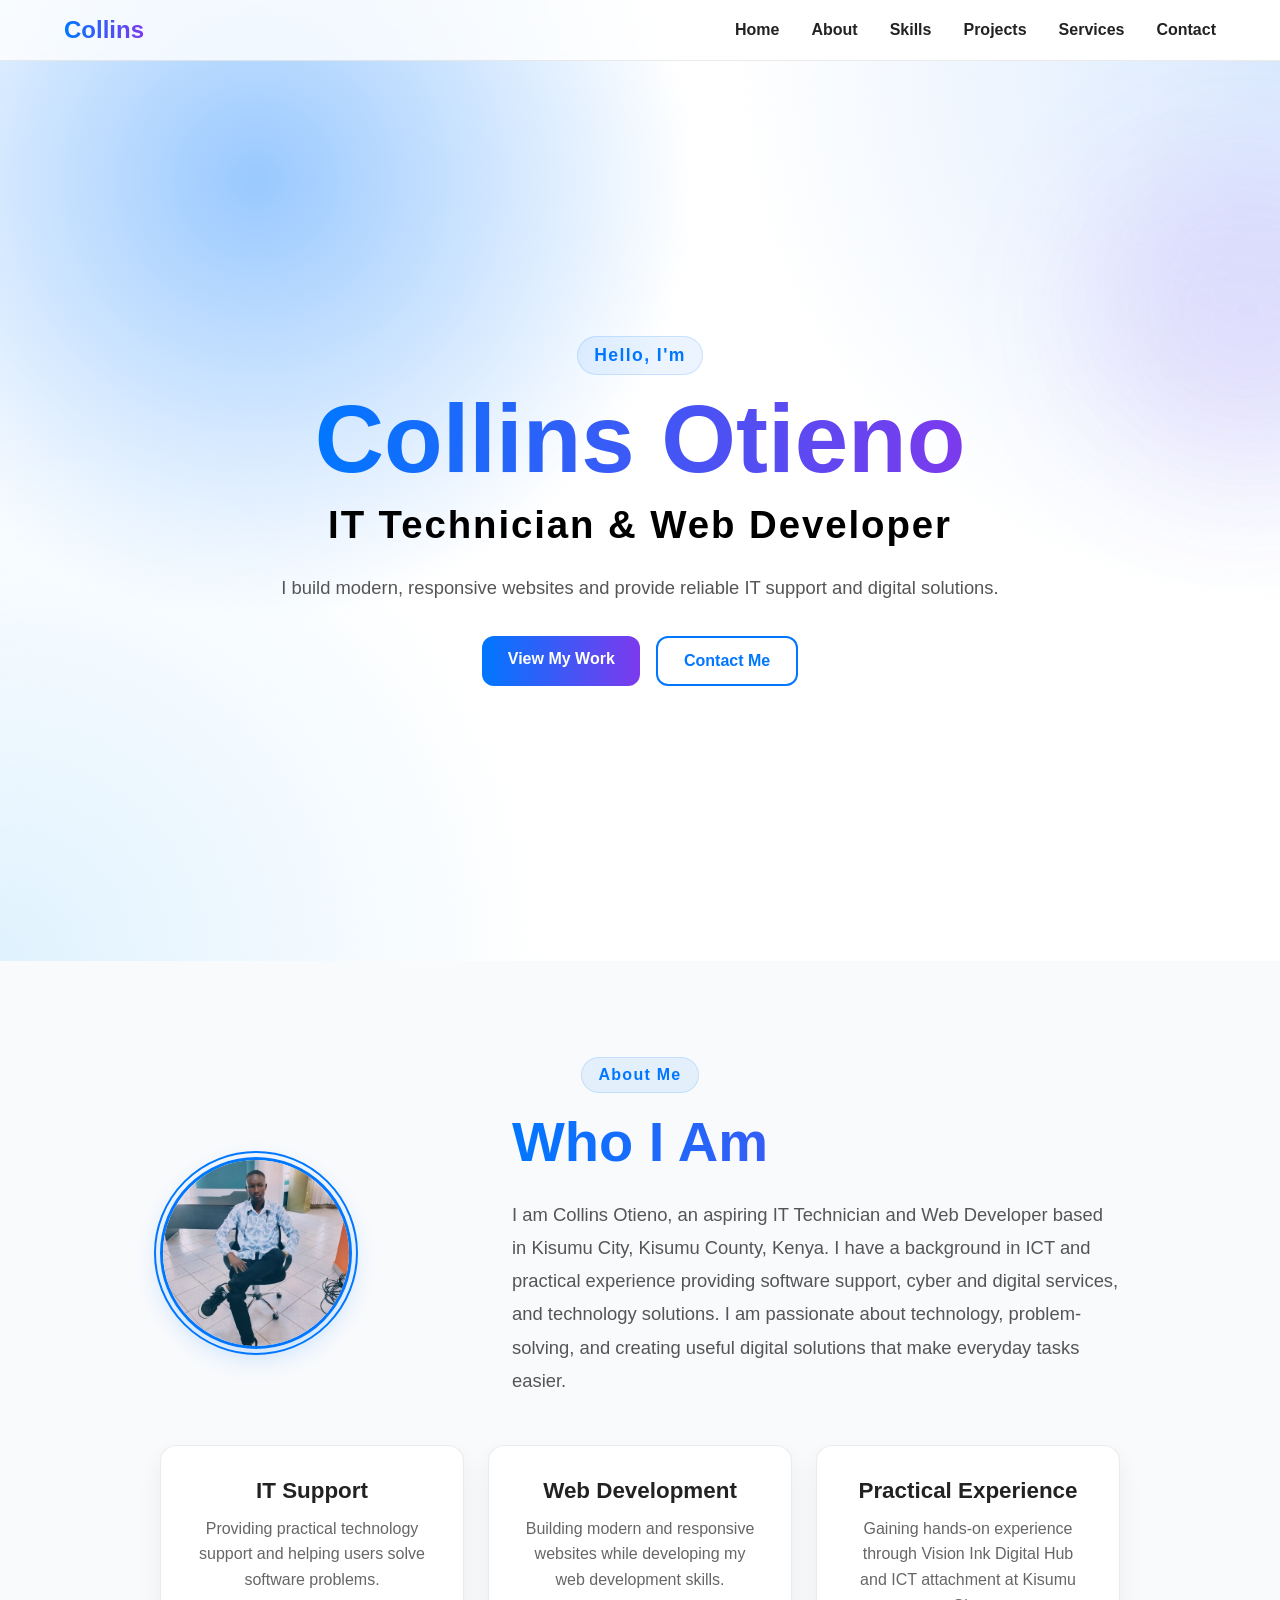
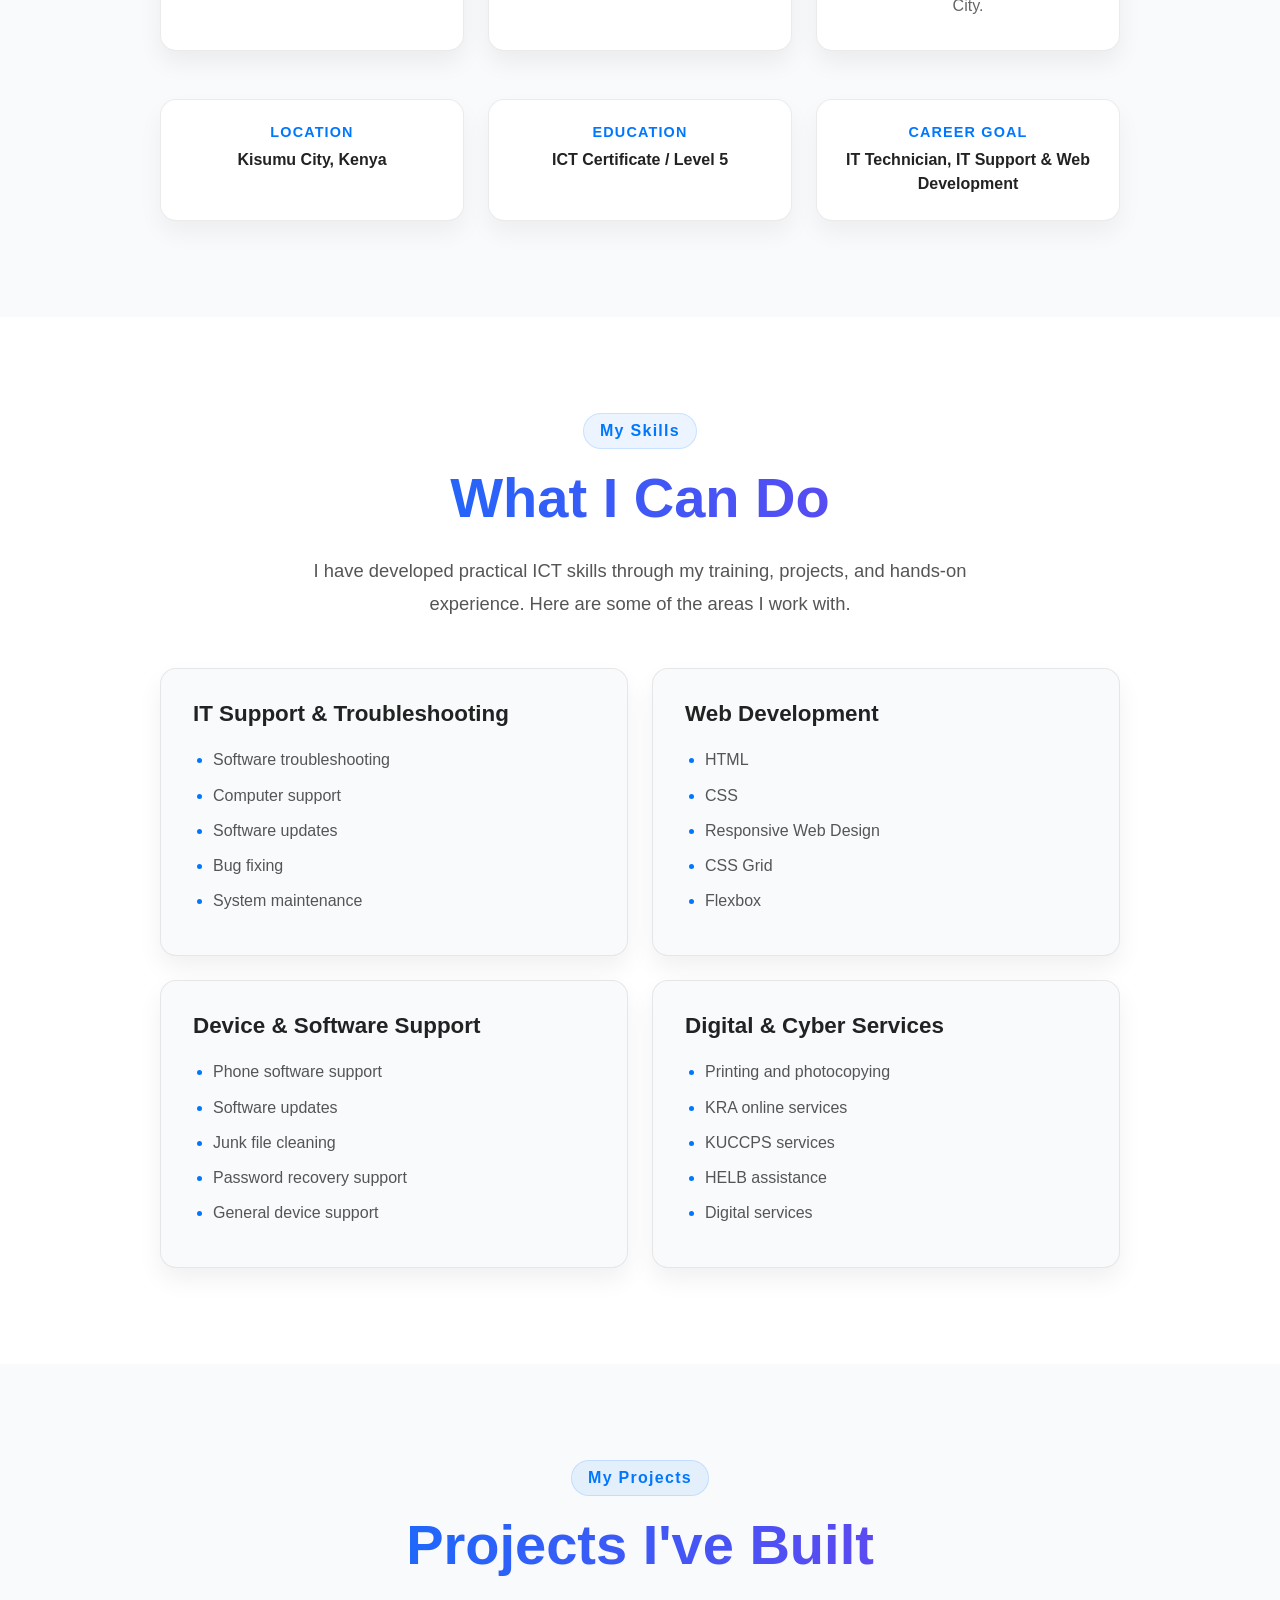
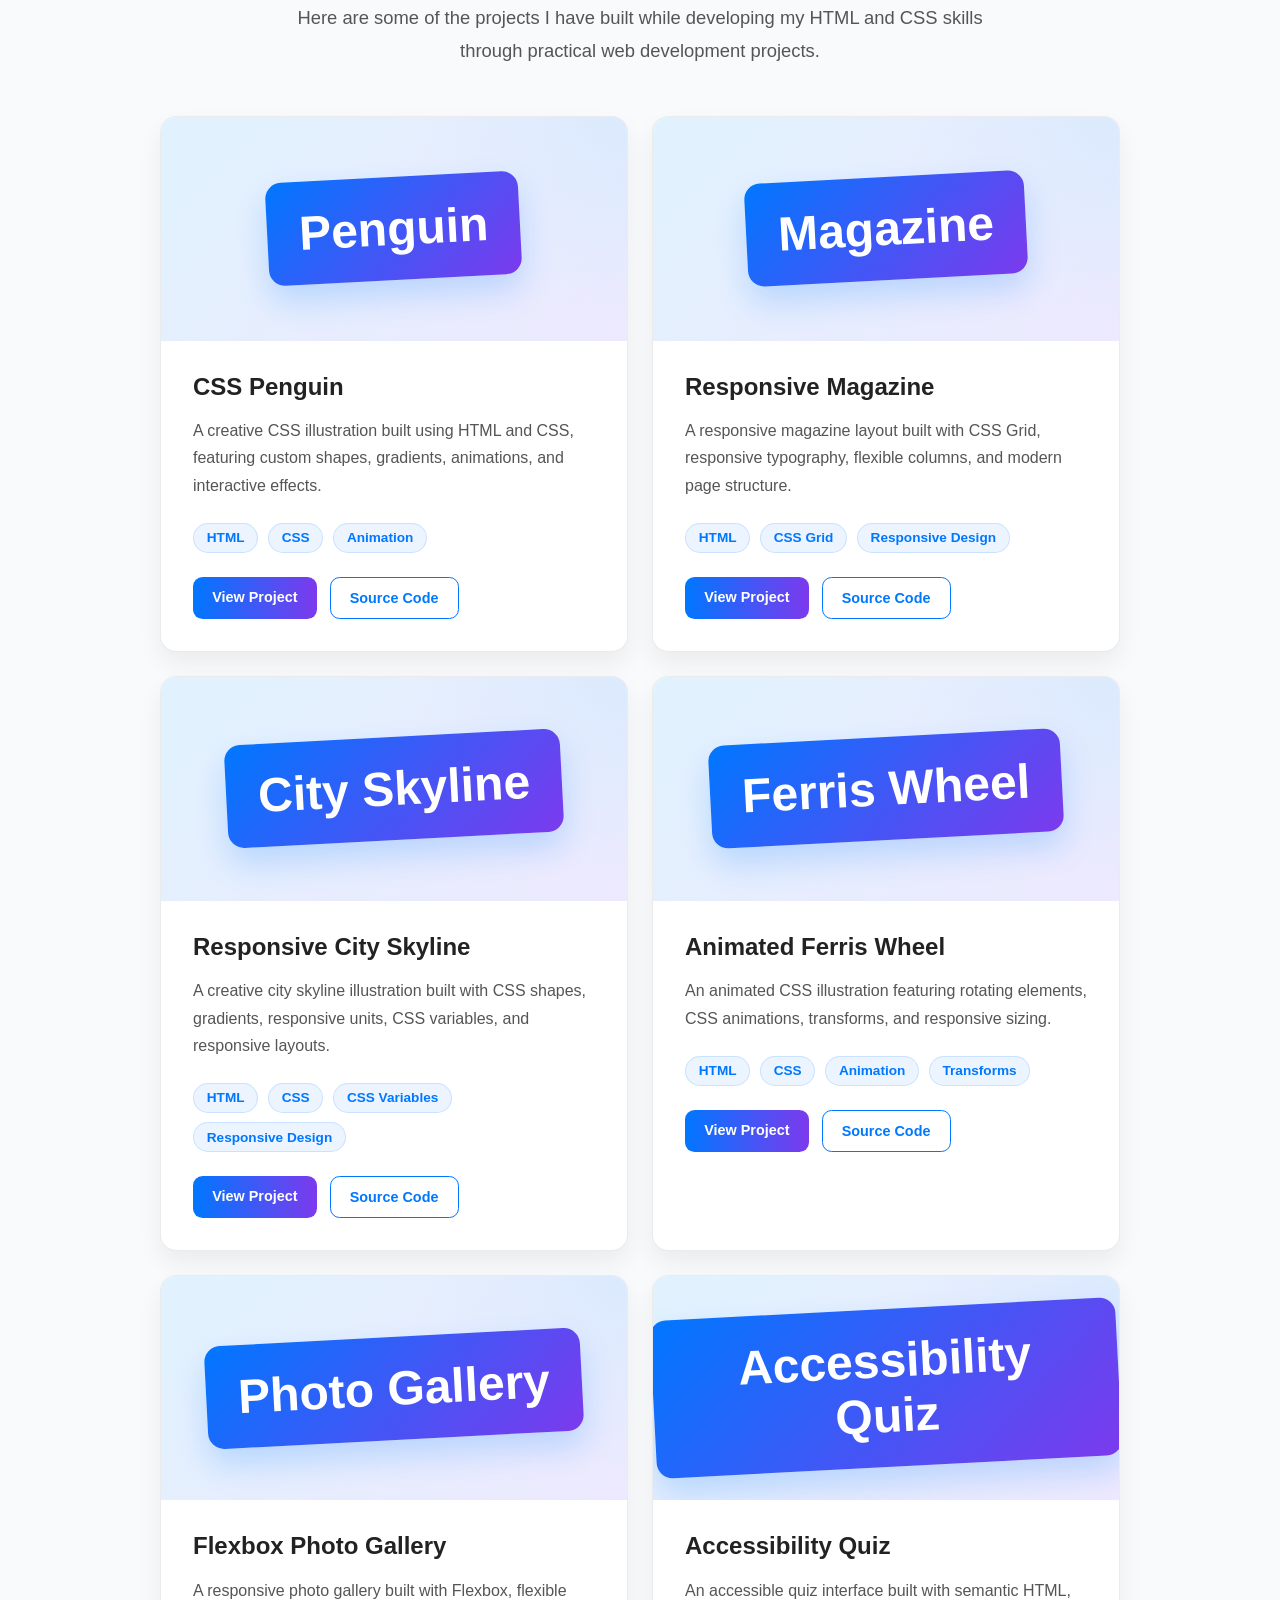
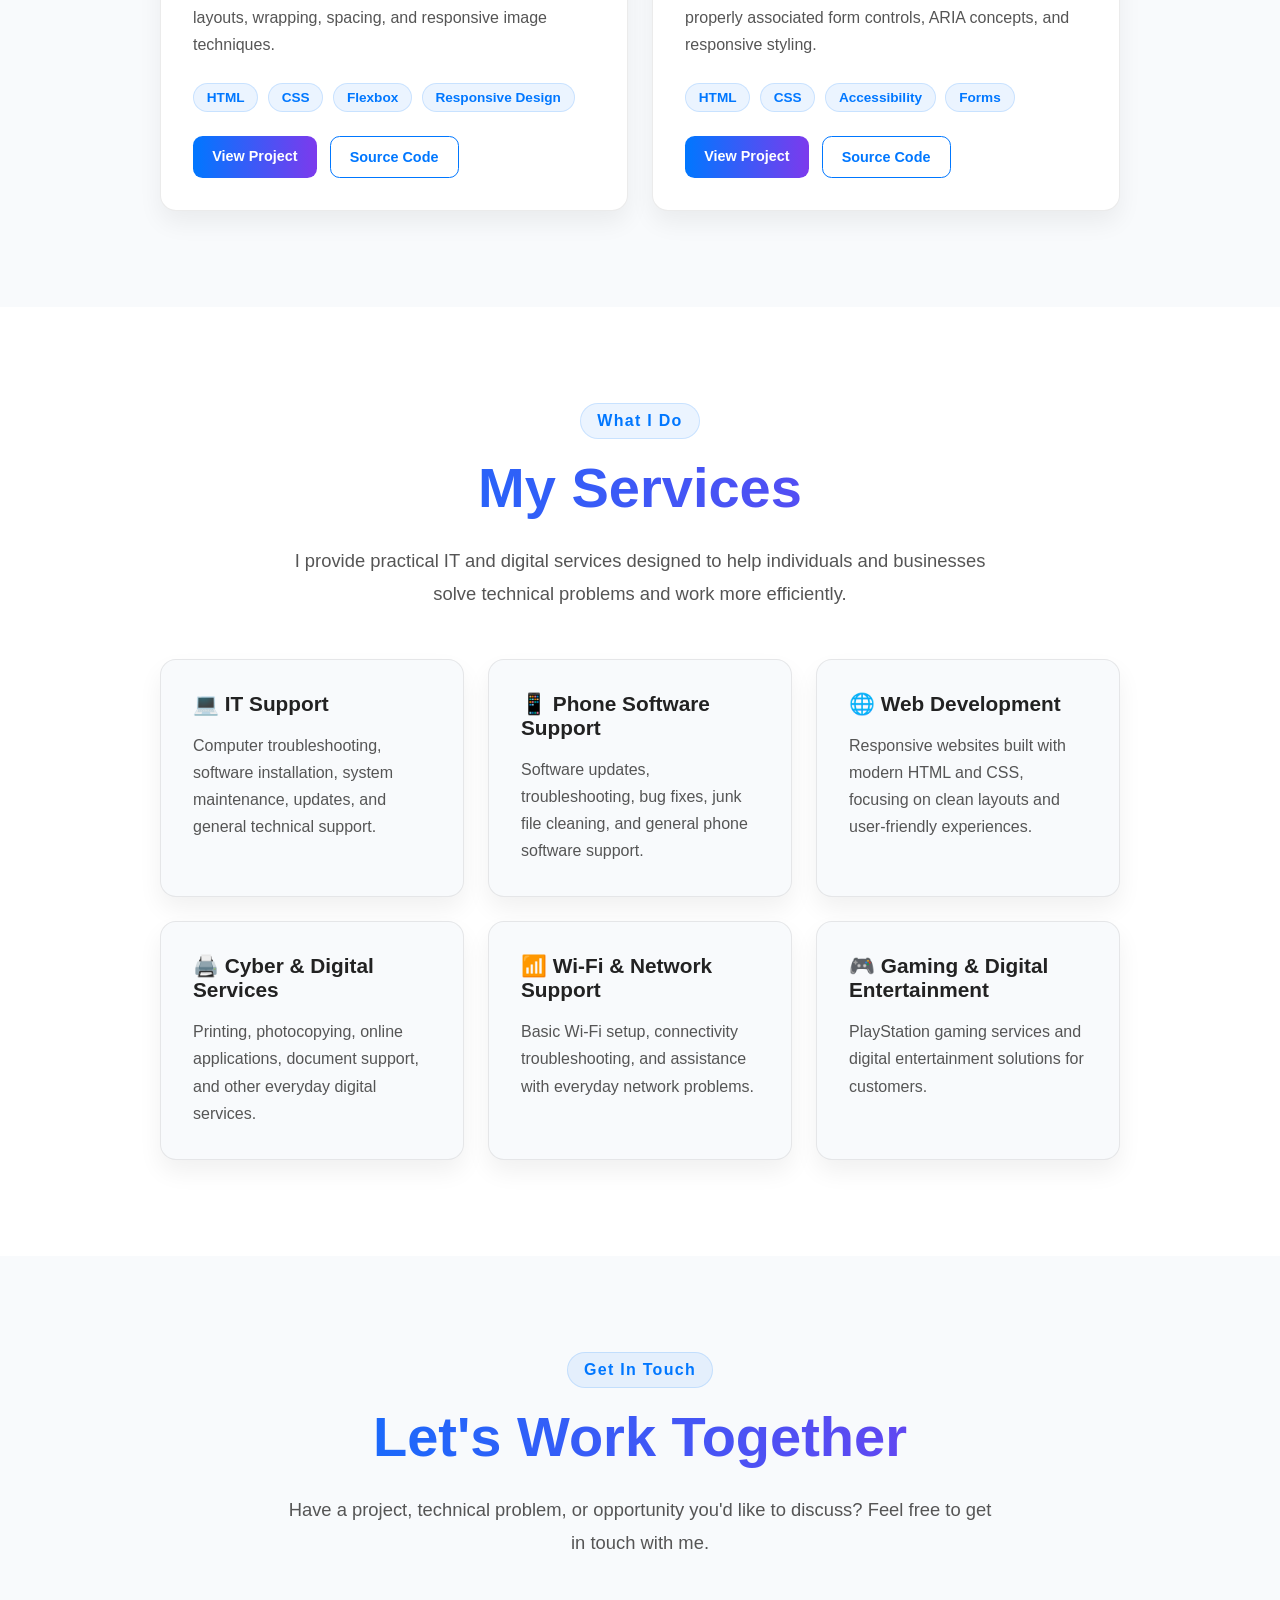
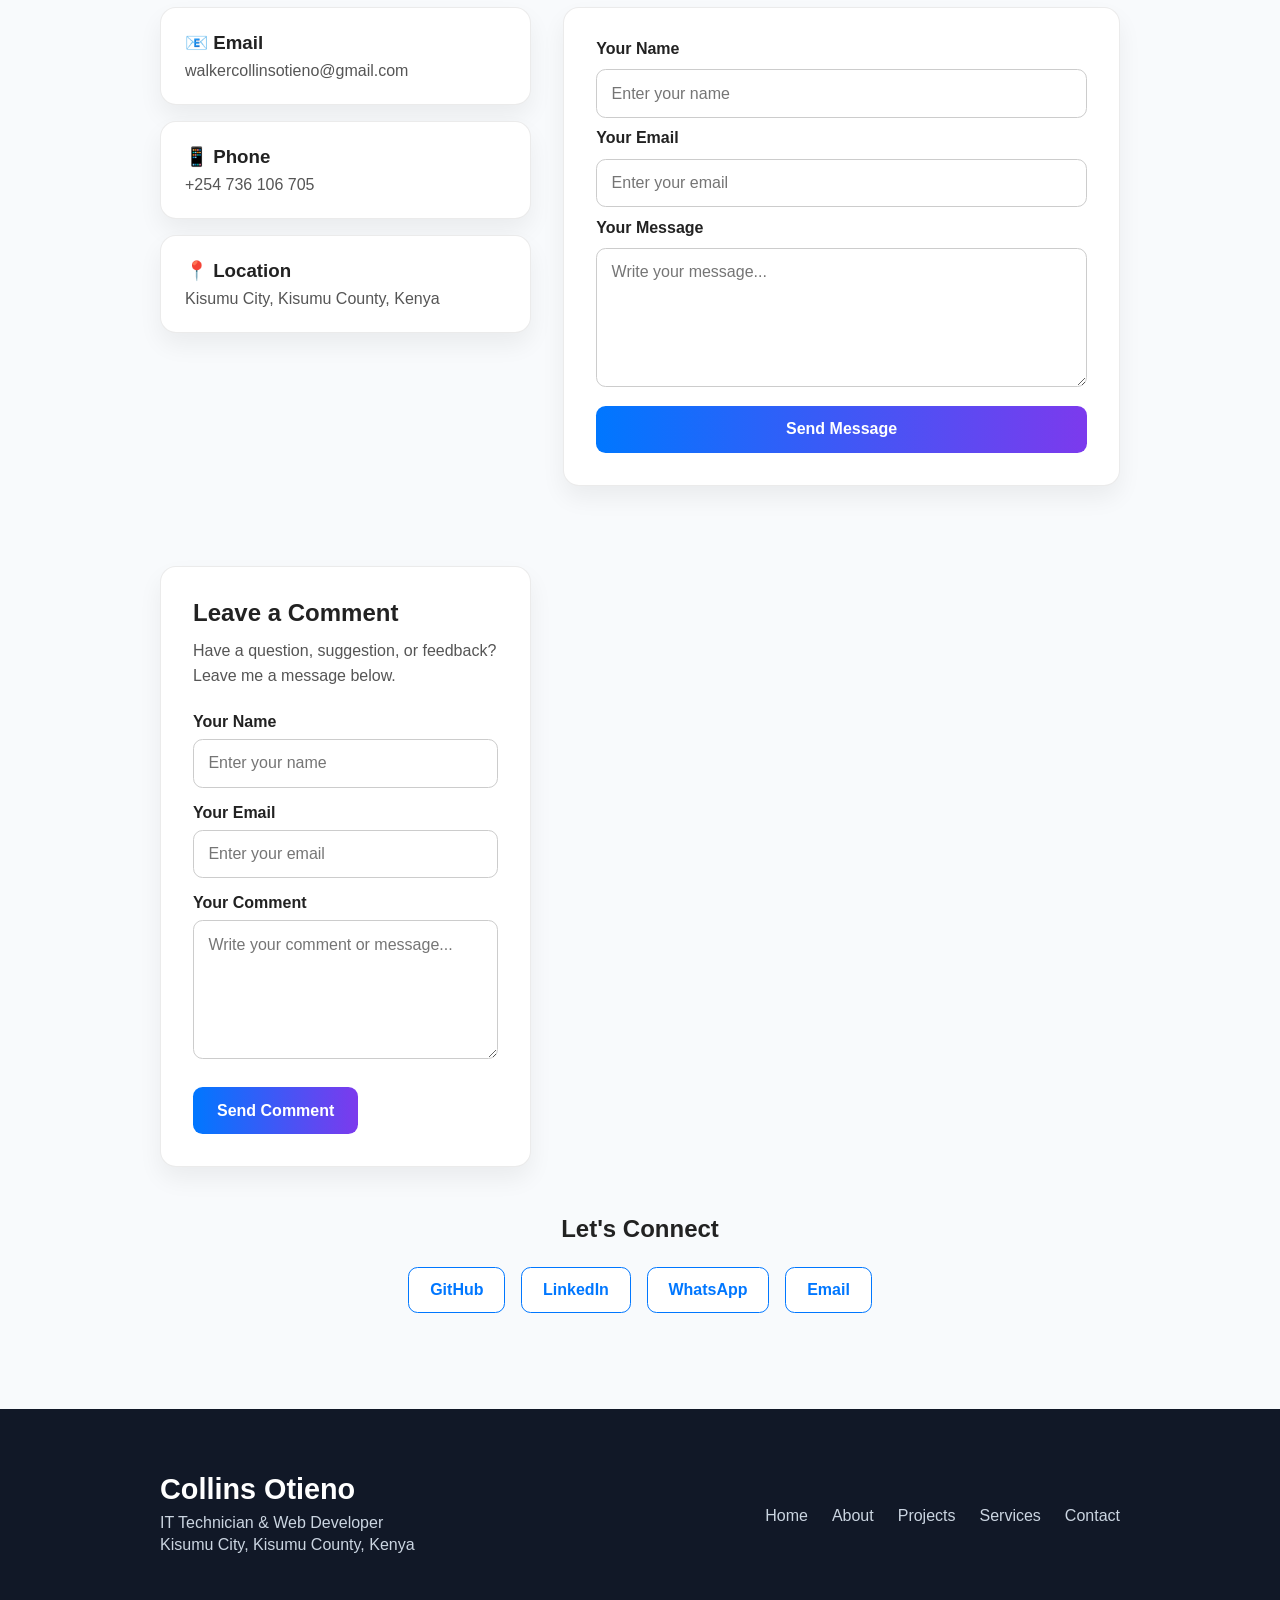
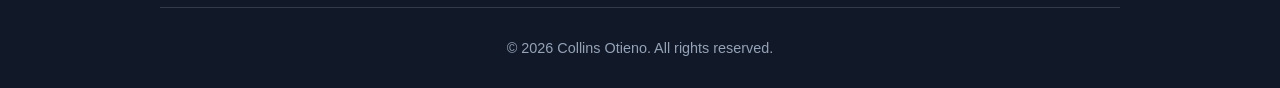
==== index.html @ c1230c1c "Fix Ferris Wheel project link" ====
<!DOCTYPE html>
<html lang="en">

<head>
  <meta charset="UTF-8">
  <meta name="viewport" content="width=device-width, initial-scale=1.0">

  <title>Collins Otieno | IT Technician</title>

  <link rel="stylesheet" href="style.css">
</head>

<body>

  <!-- Navigation -->
  <nav>

    <a href="#home" class="logo">Collins</a>

    <div class="nav-links">
      <a href="#home">Home</a>
      <a href="#about">About</a>
      <a href="#skills">Skills</a>
      <a href="#projects">Projects</a>
      <a href="#services">Services</a>
      <a href="#contact">Contact</a>
    </div>

  </nav>


  <!-- Hero Section -->
  <section id="home">

    <div class="hero-content">

      <p class="hero-intro">Hello, I'm</p>

      <h1>Collins Otieno</h1>

      <h2>IT Technician &amp; Web Developer</h2>

      <p class="hero-description">
        I build modern, responsive websites and provide reliable IT support
        and digital solutions.
      </p>

      <div class="hero-buttons">
        <a href="#projects">View My Work</a>
        <a href="#contact">Contact Me</a>
      </div>

    </div>

  </section>


  <!-- About Section -->
  <section id="about">

  <div class="about-content">

<!-- Section heading -->
<p class="section-label">About Me</p>

<!-- Holds the profile picture and Who I Am content -->
<div class="about-intro">

  <!-- Profile picture -->
  <!-- Holds both the normal and hover profile images -->
<div class="profile-picture-wrapper">

  <!-- Normal profile picture -->
  <img
    src="images/profile.jpg"
    alt="Collins Otieno"
    class="profile-picture profile-main"
  >

  <!-- Image that will appear when hovered -->
  <img
    src="images/profile-hover.jpg"
    alt="Futuristic superhero character"
    class="profile-picture profile-hover"
  >

</div>
  <!-- Who I Am text -->
  <div class="about-intro-text">

    <h2>Who I Am</h2>

    <p class="about-description">
      I am Collins Otieno, an aspiring IT Technician and Web Developer
      based in Kisumu City, Kisumu County, Kenya. I have a background in
      ICT and practical experience providing software support, cyber and
      digital services, and technology solutions. I am passionate about
      technology, problem-solving, and creating useful digital solutions
      that make everyday tasks easier.
    </p>

  </div>

</div>

      <!-- About Highlights -->
      <div class="about-highlights">

        <div class="highlight">
          <h3>IT Support</h3>
          <p>
            Providing practical technology support and helping users solve
            software problems.
          </p>
        </div>

        <div class="highlight">
          <h3>Web Development</h3>
          <p>
            Building modern and responsive websites while developing my
            web development skills.
          </p>
        </div>

        <div class="highlight">
          <h3>Practical Experience</h3>
          <p>
            Gaining hands-on experience through Vision Ink Digital Hub
            and ICT attachment at Kisumu City.
          </p>
        </div>

      </div>


      <!-- About Details -->
      <div class="about-details">

        <div>
          <span>Location</span>
          <strong>Kisumu City, Kenya</strong>
        </div>

        <div>
          <span>Education</span>
          <strong>ICT Certificate / Level 5</strong>
        </div>

        <div>
          <span>Career Goal</span>
          <strong>IT Technician, IT Support &amp; Web Development</strong>
        </div>

      </div>

    </div>

  </section>

  
<section id="skills">

  <div class="skills-content">

    <p class="section-label">My Skills</p>

    <h2>What I Can Do</h2>

    <p class="skills-description">
      I have developed practical ICT skills through my training, projects,
      and hands-on experience. Here are some of the areas I work with.
    </p>

    
<div class="skills-grid">

  <div class="skill-card">

    <h3>IT Support &amp; Troubleshooting</h3>

    <ul>
      <li>Software troubleshooting</li>
      <li>Computer support</li>
      <li>Software updates</li>
      <li>Bug fixing</li>
      <li>System maintenance</li>
    </ul>

  </div>


  <div class="skill-card">

    <h3>Web Development</h3>

    <ul>
      <li>HTML</li>
      <li>CSS</li>
      <li>Responsive Web Design</li>
      <li>CSS Grid</li>
      <li>Flexbox</li>
    </ul>

  </div>


  <div class="skill-card">

    <h3>Device &amp; Software Support</h3>

    <ul>
      <li>Phone software support</li>
      <li>Software updates</li>
      <li>Junk file cleaning</li>
      <li>Password recovery support</li>
      <li>General device support</li>
    </ul>

  </div>


  <div class="skill-card">

    <h3>Digital &amp; Cyber Services</h3>

    <ul>
      <li>Printing and photocopying</li>
      <li>KRA online services</li>
      <li>KUCCPS services</li>
      <li>HELB assistance</li>
      <li>Digital services</li>
    </ul>

  </div>

</div>

  </div>

</section>

<!-- Projects Section -->
<section id="projects">

  <div class="projects-content">

    <p class="section-label">My Projects</p>

    <h2>Projects I've Built</h2>

    <p class="projects-description">
      Here are some of the projects I have built while developing my
      HTML and CSS skills through practical web development projects.
    </p>

    <div class="projects-grid">

      <!-- Project 1 -->
      <article class="project-card">

        <div class="project-image">
          <div class="penguin-preview">
            Penguin
          </div>
        </div>

        <div class="project-info">

          <h3>CSS Penguin</h3>

          <p>
            A creative CSS illustration built using HTML and CSS,
            featuring custom shapes, gradients, animations, and
            interactive effects.
          </p>

          <div class="project-tech">
            <span>HTML</span>
            <span>CSS</span>
            <span>Animation</span>
          </div>

          <div class="project-buttons">
            <a href="projects/penguin/index.html" target="_blank">View Project</a>
            <a href="projects/penguin/source/index.html" target="_blank">Source Code</a>
          </div>

        </div>

      </article>

      <!-- Project 2 -->
<article class="project-card">

  <div class="project-image">
    <div class="penguin-preview">
      Magazine
    </div>
  </div>

  <div class="project-info">

    <h3>Responsive Magazine</h3>

    <p>
      A responsive magazine layout built with CSS Grid, responsive
      typography, flexible columns, and modern page structure.
    </p>

    <div class="project-tech">
      <span>HTML</span>
      <span>CSS Grid</span>
      <span>Responsive Design</span>
    </div>

    <div class="project-buttons">
  <a href="projects/magazine/index.html" target="_blank">View Project</a>
  <a href="projects/magazine/source/index.html" target="_blank">Source Code</a>
</div>

  </div>

</article>

<!-- Project 3 -->
<article class="project-card">

  <div class="project-image">
    <div class="penguin-preview">
      City Skyline
    </div>
  </div>

  <div class="project-info">

    <h3>Responsive City Skyline</h3>

    <p>
      A creative city skyline illustration built with CSS shapes,
      gradients, responsive units, CSS variables, and responsive
      layouts.
    </p>

    <div class="project-tech">
      <span>HTML</span>
      <span>CSS</span>
      <span>CSS Variables</span>
      <span>Responsive Design</span>
    </div>

   <div class="project-buttons">
  <!-- City Skyline project link -->
<!-- City Skyline project link -->
<a href="Projects/city-skyline/index.html" target="_blank">View Project</a>
  <a href="projects/city-skyline/source/index.html" target="_blank">Source Code</a>
</div>

  </div>

</article>

<!-- Project 4 -->
<article class="project-card">

  <div class="project-image">
    <div class="penguin-preview">
      Ferris Wheel
    </div>
  </div>

  <div class="project-info">

    <h3>Animated Ferris Wheel</h3>

    <p>
      An animated CSS illustration featuring rotating elements,
      CSS animations, transforms, and responsive sizing.
    </p>

    <div class="project-tech">
      <span>HTML</span>
      <span>CSS</span>
      <span>Animation</span>
      <span>Transforms</span>
    </div>

   <div class="project-buttons">
  <!-- Ferris Wheel project link -->
<a href="Projects/ferris-wheel/index.html" target="_blank">View Project</a>
  <a href="projects/ferris-wheel/source/index.html" target="_blank">Source Code</a>
</div>

  </div>

</article>

<!-- Project 5 -->
<article class="project-card">

  <div class="project-image">
    <div class="penguin-preview">
      Photo Gallery
    </div>
  </div>

  <div class="project-info">

    <h3>Flexbox Photo Gallery</h3>

    <p>
      A responsive photo gallery built with Flexbox, flexible layouts,
      wrapping, spacing, and responsive image techniques.
    </p>

    <div class="project-tech">
      <span>HTML</span>
      <span>CSS</span>
      <span>Flexbox</span>
      <span>Responsive Design</span>
    </div>

    <div class="project-buttons">
  <a href="projects/photo-gallery/index.html" target="_blank">View Project</a>
  <a href="projects/photo-gallery/source/index.html" target="_blank">Source Code</a>
</div>

  </div>

</article>

<!-- Project 6 -->
<article class="project-card">

  <div class="project-image">
    <div class="penguin-preview">
      Accessibility Quiz
    </div>
  </div>

  <div class="project-info">

    <h3>Accessibility Quiz</h3>

    <p>
      An accessible quiz interface built with semantic HTML,
      properly associated form controls, ARIA concepts, and
      responsive styling.
    </p>

    <div class="project-tech">
      <span>HTML</span>
      <span>CSS</span>
      <span>Accessibility</span>
      <span>Forms</span>
    </div>
<div class="project-buttons">
  <a href="projects/accessibility-quiz/index.html" target="_blank">View Project</a>
  <a href="projects/accessibility-quiz/source/index.html" target="_blank">Source Code</a>
</div>

  </div>

</article>

    </div>

  </div>

</section>

<section id="services">
  <div class="services-content">

    <p class="section-label">What I Do</p>

    <h2>My Services</h2>

    <p class="services-description">
      I provide practical IT and digital services designed to help
      individuals and businesses solve technical problems and work
      more efficiently.
    </p>

    <div class="services-grid">

      <article class="service-card">
        <h3>💻 IT Support</h3>
        <p>
          Computer troubleshooting, software installation, system
          maintenance, updates, and general technical support.
        </p>
      </article>

      <article class="service-card">
        <h3>📱 Phone Software Support</h3>
        <p>
          Software updates, troubleshooting, bug fixes, junk file
          cleaning, and general phone software support.
        </p>
      </article>

      <article class="service-card">
        <h3>🌐 Web Development</h3>
        <p>
          Responsive websites built with modern HTML and CSS,
          focusing on clean layouts and user-friendly experiences.
        </p>
      </article>

      <article class="service-card">
        <h3>🖨️ Cyber & Digital Services</h3>
        <p>
          Printing, photocopying, online applications, document
          support, and other everyday digital services.
        </p>
      </article>

      <article class="service-card">
        <h3>📶 Wi-Fi & Network Support</h3>
        <p>
          Basic Wi-Fi setup, connectivity troubleshooting, and
          assistance with everyday network problems.
        </p>
      </article>

      <article class="service-card">
        <h3>🎮 Gaming & Digital Entertainment</h3>
        <p>
          PlayStation gaming services and digital entertainment
          solutions for customers.
        </p>
      </article>

    </div>

  </div>
</section>

<!-- =========================
     CONTACT SECTION
     ========================= -->

<section id="contact">
  <div class="contact-content">

    <p class="section-label">Get In Touch</p>

    <h2>Let's Work Together</h2>

    <p class="contact-description">
      Have a project, technical problem, or opportunity you'd like
      to discuss? Feel free to get in touch with me.
    </p>

    <div class="contact-grid">

      <div class="contact-info">

        <div class="contact-item">
          <h3>📧 Email</h3>
          <a href="mailto:walkercollinsotieno@gmail.com">
            walkercollinsotieno@gmail.com
          </a>
        </div>

        <div class="contact-item">
          <h3>📱 Phone</h3>
          <a href="tel:+254736106705">
            +254 736 106 705
          </a>
        </div>

        <div class="contact-item">
          <h3>📍 Location</h3>
          <p>Kisumu City, Kisumu County, Kenya</p>
        </div>

      </div>

      <form class="contact-form">

        <label for="contact-name">Your Name</label>
        <input
          type="text"
          id="contact-name"
          name="name"
          placeholder="Enter your name"
          required
        >

        <label for="contact-email">Your Email</label>
        <input
          type="email"
          id="contact-email"
          name="email"
          placeholder="Enter your email"
          required
        >

        <label for="contact-message">Your Message</label>
        <textarea
          id="contact-message"
          name="message"
          rows="6"
          placeholder="Write your message..."
          required
        ></textarea>

        <button type="submit">Send Message</button>

      </form>

      <!-- Comment / Message section -->
<div class="comment-section">

  <!-- Heading for the comment area -->
  <h3>Leave a Comment</h3>

  <!-- Short explanation for visitors -->
  <p>
    Have a question, suggestion, or feedback? Leave me a message below.
  </p>

  <!-- Label for the visitor's name -->
<label for="comment-name">Your Name</label>

<!-- Input where the visitor enters their name -->
<input
  type="text"
  id="comment-name"
  name="comment-name"
  placeholder="Enter your name"
  required
>

<!-- Label for the visitor's email -->
<label for="comment-email">Your Email</label>

<!-- Input where the visitor enters their email -->
<input
  type="email"
  id="comment-email"
  name="comment-email"
  placeholder="Enter your email"
  required
>

<!-- Label for the visitor's comment or message -->
<label for="comment-message">Your Comment</label>

<!-- Large text area where the visitor can write their message -->
<textarea
  id="comment-message"
  name="comment-message"
  rows="6"
  placeholder="Write your comment or message..."
  required
></textarea>

<!-- Button for submitting the comment -->
<button type="submit">Send Comment</button>

</div>

    </div>


    <!-- Let's Connect area -->
<div class="lets-connect">

  <!-- Heading for the connection area -->
  <h3>Let's Connect</h3>

  <!-- Social and contact links will go inside this container -->
  <div class="connect-links">

  <!-- GitHub profile link -->
  <a href="https://github.com/walkercollinsotieno-prog" target="_blank">
    GitHub
  </a>

  <!-- LinkedIn profile link -->
<a href="https://www.linkedin.com/in/collins-oluoch-3b44a7343" target="_blank">
  LinkedIn
</a>

<!-- WhatsApp contact link -->
<a href="https://wa.me/254736106705" target="_blank">
  WhatsApp
</a>

<!-- Email contact link -->
<a href="mailto:walkercollinsotieno@gmail.com">
  Email
</a>

</div>

</div>

  </div>
</section>

<!-- =========================
     FOOTER
     ========================= -->

<footer id="footer">
  <div class="footer-content">

    <div class="footer-info">
      <h2>Collins Otieno</h2>
      <p>IT Technician & Web Developer</p>
      <p>Kisumu City, Kisumu County, Kenya</p>
    </div>

    <div class="footer-links">
      <a href="#home">Home</a>
      <a href="#about">About</a>
      <a href="#projects">Projects</a>
      <a href="#services">Services</a>
      <a href="#contact">Contact</a>
    </div>

    <div class="footer-bottom">
      <p>
        &copy; 2026 Collins Otieno. All rights reserved.
      </p>
    </div>

  </div>
</footer>

<!-- Loads the JavaScript file after the page content -->
<script src="script.js"></script>

</body>

</html>
---- style.css ----
/* =========================
   GLOBAL RESET
========================= */

* {
  margin: 0;
  padding: 0;
  box-sizing: border-box;
}

html {
  scroll-behavior: smooth;
}

body {
  font-family: Arial, sans-serif;
}

/* =========================
   LIVE BACKGROUND
========================= */

/* Creates the animated background layer */
body::before {
  content: ""; /* Creates the pseudo-element */
  position: fixed; /* Keeps the background fixed while scrolling */
  inset: 0; /* Makes the layer fill the entire screen */

  /* Places the background layer above the body */
  z-index: 0;

  /* Prevents the background from blocking clicks */
  pointer-events: none;

  /* Creates a soft glowing gradient */
  background: radial-gradient(
    circle at 20% 20%,
    rgba(0, 119, 255, 0.40),
    transparent 35%
  );

  /* Makes the background glow move continuously */
  animation: background-float 12s ease-in-out infinite;
}

/* Controls how the live background moves */
@keyframes background-float {

  /* Starting position of the glow */
  0% {
    transform: translate(0, 0);
  }

  /* Move the glow slightly to the right and down */
  50% {
    transform: translate(5%, 5%);
  }

  /* Return the glow to the starting position */
  100% {
    transform: translate(0, 0);
  }
}

/* Keeps the portfolio content above the background */
body > * {
  position: relative;
  z-index: 1;
}


/* =========================
   NAVIGATION
========================= */

nav {
  position: sticky;
  top: 0;
  z-index: 1000;
  display: flex;
  justify-content: space-between;
  align-items: center;
  padding: 1rem 5%;
  background: rgba(255, 255, 255, 0.8);
  backdrop-filter: blur(1rem);
  border-bottom: 0.1rem solid rgba(0, 0, 0, 0.08);
}

nav a {
  position: relative;
  text-decoration: none;
  font-weight: 600;
  color: #222;
  transition: color 0.3s ease;
}

nav a:hover {
  color: #0077ff;
}

nav a::after {
  content: "";
  position: absolute;
  left: 0;
  bottom: -0.4rem;
  width: 100%;
  height: 0.15rem;
  background: #0077ff;
  transform: scaleX(0);
  transform-origin: center;
  transition: transform 0.3s ease;
}

nav a:hover::after {
  transform: scaleX(1);
}

.logo {
  font-size: 1.5rem;
  font-weight: 700;
  background: linear-gradient(90deg, #0077ff, #7c3aed);
  -webkit-background-clip: text;
  -webkit-text-fill-color: transparent;
  transition: transform 0.3s ease;
}

.logo:hover {
  transform: scale(1.05);
}

.nav-links {
  display: flex;
  gap: 2rem;
}


/* =========================
   HERO SECTION
========================= */

#home {
  position: relative;
  overflow: hidden;
  min-height: 100vh;
  display: grid;
  place-items: center;
  padding: 6rem 5%;
  background:
    radial-gradient(circle at top right, #dbeafe, transparent 35%),
    radial-gradient(circle at bottom left, #e0f2fe, transparent 35%);
}

#home::before {
  content: "";
  position: absolute;
  width: 20rem;
  height: 20rem;
  top: 10%;
  right: -8rem;
  background: rgba(124, 58, 237, 0.12);
  border-radius: 50%;
  filter: blur(4rem);
  animation: glow-float 6s ease-in-out infinite;
}

.hero-content {
  max-width: 60rem;
  text-align: center;
  position: relative;
  z-index: 1;
  display: flex;
  flex-direction: column;
  align-items: center;
  animation: hero-enter 1s ease-out;
}

.hero-intro {
  display: inline-block;
  font-size: 1.1rem;
  font-weight: 600;
  letter-spacing: 0.08em;
  margin-bottom: 1rem;
  padding: 0.5rem 1rem;
  color: #0077ff;
  background: rgba(0, 119, 255, 0.08);
  border: 0.1rem solid rgba(0, 119, 255, 0.15);
  border-radius: 2rem;
}

.hero-content h1 {
  font-size: clamp(3rem, 8vw, 6rem);
  line-height: 1;
  margin-bottom: 1rem;
  background: linear-gradient(90deg, #0077ff, #7c3aed);
  -webkit-background-clip: text;
  -webkit-text-fill-color: transparent;
}

.hero-content h2 {
  font-size: clamp(1.5rem, 3vw, 2.5rem);
  margin-bottom: 1.5rem;
  letter-spacing: 0.05em;
  font-weight: 600;
}

.hero-description {
  max-width: 45rem;
  margin: 0 auto 2rem;
  font-size: clamp(1rem, 2vw, 1.15rem);
  line-height: 1.8;
  color: #555;
}

.hero-buttons {
  display: flex;
  justify-content: center;
  gap: 1rem;
  flex-wrap: wrap;
}

.hero-buttons a {
  display: inline-block;
  padding: 0.9rem 1.6rem;
  text-decoration: none;
  font-weight: 600;
  border-radius: 0.75rem;
  transition:
    transform 0.3s ease,
    box-shadow 0.3s ease;
}

.hero-buttons a:hover {
  transform: translateY(-0.2rem);
  box-shadow: 0 0.75rem 1.5rem rgba(0, 119, 255, 0.2);
}

.hero-buttons a:first-child {
  background: linear-gradient(90deg, #0077ff, #7c3aed);
  color: white;
}

.hero-buttons a:last-child {
  border: 0.15rem solid #0077ff;
  color: #0077ff;
}


/* =========================
   HERO ANIMATIONS
========================= */

@keyframes hero-enter {
  from {
    opacity: 0;
    transform: translateY(2rem);
  }

  to {
    opacity: 1;
    transform: translateY(0);
  }
}

@keyframes glow-float {
  0%,
  100% {
    transform: translateY(0);
  }

  50% {
    transform: translateY(1rem);
  }
}


/* =========================
   ABOUT SECTION
========================= */

#about {
  min-height: 80vh;
  display: grid;
  place-items: center;
  padding: 6rem 5%;
  background: #f8fafc;
}

.about-content {
  width: 100%;
  max-width: 60rem;
  text-align: center;
 
}

 /* Arranges the profile picture and Who I Am content side-by-side */

.about-intro {
  display: grid;
  grid-template-columns: 1fr 2fr;
  align-items: center;
  gap: 3rem;
  text-align: left;
}

/* Holds both profile images in the same position */
.profile-picture-wrapper {
  position: relative;
  width: 12rem;
  height: 12rem;
}

/* Places both profile images on top of each other */
.profile-picture-wrapper .profile-picture {
  position: absolute;
  inset: 0;
  margin: 0;
}

/* Makes the JavaScript reveal effect move smoothly */
.profile-hover {
  transition: clip-path 0.15s ease;
}



.section-label {
  display: inline-block;
  margin-bottom: 1rem;
  padding: 0.5rem 1rem;
  color: #0077ff;
  background: rgba(0, 119, 255, 0.08);
  border: 0.1rem solid rgba(0, 119, 255, 0.15);
  border-radius: 2rem;
  font-size: 1rem;
  font-weight: 600;
  letter-spacing: 0.08em;
}

.about-content h2 {
  font-size: clamp(2rem, 5vw, 3.5rem);
  margin-bottom: 1.5rem;
  background: linear-gradient(90deg, #0077ff, #7c3aed);
  -webkit-background-clip: text;
  -webkit-text-fill-color: transparent;
}

.about-description {
  max-width: 45rem;
  margin: 0 auto;
  font-size: clamp(1rem, 2vw, 1.15rem);
  line-height: 1.8;
  color: #555;
}


/* =========================
   ABOUT HIGHLIGHTS
========================= */

.about-highlights {
  margin-top: 3rem;
  display: grid;
  grid-template-columns: repeat(3, 1fr);
  gap: 1.5rem;
}

.highlight {
  padding: 2rem;
  background: white;
  border: 0.1rem solid rgba(0, 0, 0, 0.08);
  border-radius: 1rem;
  box-shadow: 0 0.75rem 1.5rem rgba(0, 0, 0, 0.06);
  transition:
    transform 0.3s ease,
    box-shadow 0.3s ease;
}

.highlight:hover {
  transform: translateY(-0.4rem);
  box-shadow: 0 1rem 2rem rgba(0, 0, 0, 0.1);
}

.highlight h3 {
  margin-bottom: 0.75rem;
  font-size: 1.4rem;
  color: #222;
}

.highlight p {
  font-size: 1rem;
  line-height: 1.6;
  color: #666;
}


/* =========================
   ABOUT DETAILS
========================= */

.about-details {
  margin-top: 3rem;
  display: grid;
  grid-template-columns: repeat(3, 1fr);
  gap: 1.5rem;
}

.about-details > div {
  display: flex;
  flex-direction: column;
  gap: 0.5rem;
  padding: 1.5rem;
  background: white;
  border: 0.1rem solid rgba(0, 0, 0, 0.08);
  border-radius: 1rem;
  box-shadow: 0 0.75rem 1.5rem rgba(0, 0, 0, 0.05);
  transition:
    transform 0.3s ease,
    box-shadow 0.3s ease;
}

.about-details > div:hover {
  transform: translateY(-0.3rem);
  box-shadow: 0 1rem 2rem rgba(0, 0, 0, 0.08);
}

.about-details span {
  font-size: 0.9rem;
  font-weight: 600;
  color: #0077ff;
  text-transform: uppercase;
  letter-spacing: 0.08em;
}

.about-details strong {
  font-size: 1rem;
  line-height: 1.5;
  color: #222;
}


/* =========================
   SKILLS SECTION
========================= */

#skills {
  min-height: 80vh;
  display: grid;
  place-items: center;
  padding: 6rem 5%;
  background: white;
}

.skills-content {
  width: 100%;
  max-width: 60rem;
  text-align: center;
}

.skills-content h2 {
  font-size: clamp(2rem, 5vw, 3.5rem);
  margin-bottom: 1.5rem;
  background: linear-gradient(90deg, #0077ff, #7c3aed);
  -webkit-background-clip: text;
  -webkit-text-fill-color: transparent;
}

.skills-description {
  max-width: 45rem;
  margin: 0 auto;
  font-size: clamp(1rem, 2vw, 1.15rem);
  line-height: 1.8;
  color: #555;
}


/* =========================
   SKILLS GRID
========================= */

.skills-grid {
  margin-top: 3rem;
  display: grid;
  grid-template-columns: repeat(2, 1fr);
  gap: 1.5rem;
}


/* =========================
   SKILL CARDS
========================= */

.skill-card {
  padding: 2rem;
  background: #f8fafc;
  border: 0.1rem solid rgba(0, 0, 0, 0.08);
  border-radius: 1rem;
  box-shadow: 0 0.75rem 1.5rem rgba(0, 0, 0, 0.06);
  text-align: left;
  transition:
    transform 0.3s ease,
    box-shadow 0.3s ease;
}

.skill-card:hover {
  transform: translateY(-0.4rem);
  box-shadow: 0 1rem 2rem rgba(0, 0, 0, 0.1);
}

.skill-card h3 {
  margin-bottom: 1.25rem;
  font-size: 1.4rem;
  color: #222;
}


/* =========================
   SKILL LIST
========================= */

.skill-card ul {
  padding-left: 1.25rem;
}

.skill-card li {
  margin-bottom: 0.6rem;
  font-size: 1rem;
  line-height: 1.6;
  color: #555;
}

.skill-card li::marker {
  color: #0077ff;
}


/* =========================
   PROJECTS SECTION
========================= */

#projects {
  min-height: 80vh;
  display: grid;
  place-items: center;
  padding: 6rem 5%;
  background: #f8fafc;
}

.projects-content {
  width: 100%;
  max-width: 60rem;
  text-align: center;
}

.projects-content h2 {
  font-size: clamp(2rem, 5vw, 3.5rem);
  margin-bottom: 1.5rem;
  background: linear-gradient(90deg, #0077ff, #7c3aed);
  -webkit-background-clip: text;
  -webkit-text-fill-color: transparent;
}

.projects-description {
  max-width: 45rem;
  margin: 0 auto;
  font-size: clamp(1rem, 2vw, 1.15rem);
  line-height: 1.8;
  color: #555;
}


/* =========================
   PROJECTS GRID
========================= */

.projects-grid {
  margin-top: 3rem;
  display: grid;
  grid-template-columns: repeat(2, 1fr);
  gap: 1.5rem;
  align-items: stretch;
}


/* =========================
   PROJECT CARD
========================= */

.project-card {
  display: flex;
  flex-direction: column;
  overflow: hidden;
  background: white;
  border: 0.1rem solid rgba(0, 0, 0, 0.08);
  border-radius: 1rem;
  box-shadow: 0 0.75rem 1.5rem rgba(0, 0, 0, 0.06);
  transition:
    transform 0.3s ease,
    box-shadow 0.3s ease;
}

.project-card:hover {
  transform: translateY(-0.4rem);
  box-shadow: 0 1rem 2rem rgba(0, 0, 0, 0.12);
}


/* =========================
   PROJECT PREVIEW
========================= */

.project-image {
  min-height: 14rem;
  display: grid;
  place-items: center;
  background:
    radial-gradient(circle at top right, #dbeafe, transparent 40%),
    linear-gradient(135deg, #e0f2fe, #ede9fe);
  overflow: hidden;
}


/* =========================
   PROJECT PREVIEW
========================= */

.penguin-preview {
  padding: 1.5rem 2rem;
  font-size: clamp(2rem, 5vw, 3rem);
  font-weight: 700;
  color: white;
  background: linear-gradient(135deg, #0077ff, #7c3aed);
  border-radius: 1rem;
  box-shadow: 0 1rem 2rem rgba(0, 119, 255, 0.2);
  transform: rotate(-3deg);
  transition: transform 0.3s ease;
}

.project-card:hover .penguin-preview {
  transform: rotate(0deg) scale(1.05);
}


/* =========================
   PROJECT INFORMATION
========================= */

.project-info {
  padding: 2rem;
  text-align: left;
  flex: 1;
}

.project-info h3 {
  margin-bottom: 1rem;
  font-size: clamp(1.2rem, 2vw, 1.5rem);
  line-height: 1.2;
  color: #222;
}

.project-info > p {
  margin-bottom: 1.5rem;
  font-size: 1rem;
  line-height: 1.7;
  color: #555;
}


/* =========================
   PROJECT TECHNOLOGIES
========================= */

.project-tech {
  display: flex;
  flex-wrap: wrap;
  gap: 0.6rem;
  margin-bottom: 1.5rem;
}

.project-tech span {
  padding: 0.4rem 0.8rem;
  font-size: 0.85rem;
  font-weight: 600;
  color: #0077ff;
  background: rgba(0, 119, 255, 0.08);
  border: 0.1rem solid rgba(0, 119, 255, 0.15);
  border-radius: 2rem;
}


/* =========================
   PROJECT BUTTONS
========================= */

.project-buttons {
  display: flex;
  gap: 0.8rem;
  flex-wrap: wrap;
}

.project-buttons a {
  padding: 0.75rem 1.2rem;
  text-decoration: none;
  font-size: 0.9rem;
  font-weight: 600;
  border-radius: 0.6rem;
  transition:
    transform 0.3s ease,
    box-shadow 0.3s ease,
    background 0.3s ease;
}

.project-buttons a:first-child {
  color: white;
  background: linear-gradient(90deg, #0077ff, #7c3aed);
}

.project-buttons a:last-child {
  color: #0077ff;
  background: white;
  border: 0.1rem solid #0077ff;
}

.project-buttons a:hover {
  transform: translateY(-0.2rem);
  box-shadow: 0 0.6rem 1.2rem rgba(0, 119, 255, 0.18);
}


/* =========================
   SERVICES SECTION
========================= */

#services {
  min-height: 80vh;
  display: grid;
  place-items: center;
  padding: 6rem 5%;
  background: white;
}

.services-content {
  width: 100%;
  max-width: 60rem;
  text-align: center;
}

.services-content h2 {
  font-size: clamp(2rem, 5vw, 3.5rem);
  margin-bottom: 1.5rem;
  background: linear-gradient(90deg, #0077ff, #7c3aed);
  -webkit-background-clip: text;
  -webkit-text-fill-color: transparent;
}

.services-description {
  max-width: 45rem;
  margin: 0 auto;
  font-size: clamp(1rem, 2vw, 1.15rem);
  line-height: 1.8;
  color: #555;
}

.services-grid {
  margin-top: 3rem;
  display: grid;
  grid-template-columns: repeat(3, 1fr);
  gap: 1.5rem;
}

.service-card {
  padding: 2rem;
  text-align: left;
  background: #f8fafc;
  border: 0.1rem solid rgba(0, 0, 0, 0.08);
  border-radius: 1rem;
  box-shadow: 0 0.75rem 1.5rem rgba(0, 0, 0, 0.06);
  transition:
    transform 0.3s ease,
    box-shadow 0.3s ease;
}

.service-card:hover {
  transform: translateY(-0.4rem);
  box-shadow: 0 1rem 2rem rgba(0, 0, 0, 0.12);
}

.service-card h3 {
  margin-bottom: 1rem;
  font-size: 1.3rem;
  color: #222;
}

.service-card p {
  margin: 0;
  line-height: 1.7;
  color: #555;
}


/* =========================
   CONTACT SECTION
========================= */

#contact {
  min-height: 80vh;
  display: grid;
  place-items: center;
  padding: 6rem 5%;
  background: #f8fafc;
}

.contact-content {
  width: 100%;
  max-width: 60rem;
  text-align: center;
}

.contact-content h2 {
  font-size: clamp(2rem, 5vw, 3.5rem);
  margin-bottom: 1.5rem;
  background: linear-gradient(90deg, #0077ff, #7c3aed);
  -webkit-background-clip: text;
  -webkit-text-fill-color: transparent;
}

.contact-description {
  max-width: 45rem;
  margin: 0 auto;
  font-size: clamp(1rem, 2vw, 1.15rem);
  line-height: 1.8;
  color: #555;
}

.contact-grid {
  margin-top: 3rem;
  display: grid;
  grid-template-columns: 1fr 1.5fr;
  gap: 2rem;
  text-align: left;
}

.contact-info {
  display: flex;
  flex-direction: column;
  gap: 1rem;
}

.contact-item {
  padding: 1.5rem;
  background: white;
  border: 0.1rem solid rgba(0, 0, 0, 0.08);
  border-radius: 1rem;
  box-shadow: 0 0.75rem 1.5rem rgba(0, 0, 0, 0.06);
}

.contact-item h3 {
  margin-bottom: 0.5rem;
  color: #222;
}

.contact-item p,
.contact-item a {
  margin: 0;
  color: #555;
}

.contact-item a {
  text-decoration: none;
  transition: color 0.3s ease;
}

.contact-item a:hover {
  color: #0077ff;
}

.contact-form {
  display: flex;
  flex-direction: column;
  gap: 0.7rem;
  padding: 2rem;
  background: white;
  border: 0.1rem solid rgba(0, 0, 0, 0.08);
  border-radius: 1rem;
  box-shadow: 0 0.75rem 1.5rem rgba(0, 0, 0, 0.06);
}

.contact-form label {
  font-weight: 600;
  color: #222;
}

.contact-form input,
.contact-form textarea {
  width: 100%;
  padding: 0.9rem;
  font: inherit;
  border: 0.1rem solid #ccc;
  border-radius: 0.6rem;
  outline: none;
  transition:
    border-color 0.3s ease,
    box-shadow 0.3s ease;
}

.contact-form input:focus,
.contact-form textarea:focus {
  border-color: #0077ff;
  box-shadow: 0 0 0 0.2rem rgba(0, 119, 255, 0.1);
}

.contact-form textarea {
  resize: vertical;
}

.contact-form button {
  margin-top: 0.5rem;
  padding: 0.9rem 1.5rem;
  border: none;
  border-radius: 0.6rem;
  background: linear-gradient(90deg, #0077ff, #7c3aed);
  color: white;
  font: inherit;
  font-weight: 700;
  cursor: pointer;
  transition:
    transform 0.3s ease,
    box-shadow 0.3s ease;
}

.contact-form button:hover {
  transform: translateY(-0.2rem);
  box-shadow: 0 0.6rem 1.2rem rgba(0, 119, 255, 0.2);
}


/* =========================
   FOOTER
========================= */

#footer {
  padding: 4rem 5% 2rem;
  background: #111827;
  color: white;
}

.footer-content {
  width: 100%;
  max-width: 60rem;
  margin: 0 auto;
  display: grid;
  grid-template-columns: 1.5fr 1fr;
  gap: 2rem;
}

.footer-info h2 {
  margin-bottom: 0.5rem;
  font-size: 1.8rem;
}

.footer-info p {
  margin: 0.3rem 0;
  color: #cbd5e1;
}

.footer-links {
  display: flex;
  flex-wrap: wrap;
  justify-content: flex-end;
  align-content: center;
  gap: 1rem 1.5rem;
}

.footer-links a {
  color: #cbd5e1;
  text-decoration: none;
  transition: color 0.3s ease;
}

.footer-links a:hover {
  color: white;
}

.footer-bottom {
  grid-column: 1 / -1;
  padding-top: 2rem;
  margin-top: 1rem;
  border-top: 0.1rem solid rgba(255, 255, 255, 0.15);
  text-align: center;
}

.footer-bottom p {
  margin: 0;
  color: #94a3b8;
  font-size: 0.9rem;
}

/* =========================
   LET'S CONNECT
========================= */

/* Styles the Let's Connect heading */
.lets-connect h3 {
  margin-top: 3rem;
  margin-bottom: 1.5rem;
  font-size: 1.5rem;
  color: #222;
}

/* Arranges the connection links in a flexible row */
.connect-links {
  display: flex;
  justify-content: center;
  gap: 1rem;
  flex-wrap: wrap;
}

/* Styles each GitHub, LinkedIn, WhatsApp, and Email link */
.connect-links a {
  padding: 0.8rem 1.3rem;
  text-decoration: none;
  font-weight: 600;
  color: #0077ff;
  background: white;
  border: 0.1rem solid #0077ff;
  border-radius: 0.6rem;
  transition:
    transform 0.3s ease,
    box-shadow 0.3s ease,
    background 0.3s ease,
    color 0.3s ease;
}

/* Adds an interactive effect when the user hovers over a connection link */
.connect-links a:hover {
  transform: translateY(-0.2rem);
  color: white;
  background: linear-gradient(90deg, #0077ff, #7c3aed);
  box-shadow: 0 0.6rem 1.2rem rgba(0, 119, 255, 0.2);
}

/* Styles the entire comment section */
.comment-section {
  margin-top: 3rem;
  padding: 2rem;
  background: white;
  border: 0.1rem solid rgba(0, 0, 0, 0.08);
  border-radius: 1rem;
  box-shadow: 0 0.75rem 1.5rem rgba(0, 0, 0, 0.06);
  text-align: left;
}

/* Styles the Comment section heading */
.comment-section h3 {
  margin-bottom: 0.7rem;
  font-size: 1.5rem;
  color: #222;
}

/* Styles the short description in the comment section */
.comment-section > p {
  margin-bottom: 1.5rem;
  line-height: 1.6;
  color: #555;
}

/* Styles the labels above each comment field */
.comment-section label {
  display: block;
  margin-bottom: 0.5rem;
  font-weight: 600;
  color: #222;
}

/* Styles the name and email fields */
.comment-section input {
  width: 100%;
  padding: 0.9rem;
  margin-bottom: 1rem;
  font: inherit;
  border: 0.1rem solid #ccc;
  border-radius: 0.6rem;
  outline: none;
  transition:
    border-color 0.3s ease,
    box-shadow 0.3s ease;
}
/* Styles the larger comment/message box */
.comment-section textarea {
  width: 100%;
  padding: 0.9rem;
  margin-bottom: 1rem;
  font: inherit;
  border: 0.1rem solid #ccc;
  border-radius: 0.6rem;
  outline: none;
  resize: vertical;
  transition:
    border-color 0.3s ease,
    box-shadow 0.3s ease;
}

/* Adds a focus effect when a visitor clicks a comment field */
.comment-section input:focus,
.comment-section textarea:focus {
  border-color: #0077ff;
  box-shadow: 0 0 0 0.2rem rgba(0, 119, 255, 0.1);
}

/* Styles the Send Comment button */
.comment-section button {
  margin-top: 0.5rem;
  padding: 0.9rem 1.5rem;
  border: none;
  border-radius: 0.6rem;
  background: linear-gradient(90deg, #0077ff, #7c3aed);
  color: white;
  font: inherit;
  font-weight: 700;
  cursor: pointer;
  transition:
    transform 0.3s ease,
    box-shadow 0.3s ease;
}

/* Adds an interactive effect when hovering over the Send Comment button */
.comment-section button:hover {
  transform: translateY(-0.2rem);
  box-shadow: 0 0.6rem 1.2rem rgba(0, 119, 255, 0.2);
}

/* =========================
   PROFILE PICTURE
========================= */

/* Styles the profile picture in the About section */
.profile-picture {
  width: 12rem;
  height: 12rem;
  object-fit: cover;
  border-radius: 50%;
  margin-bottom: 2rem;
    /* Adds a blue border around the profile picture */
  border: 0.2rem solid #0077ff;

/* Creates a small gap between the image and its outer outline */
outline: 0.15rem solid #0077ff;
outline-offset: 0.3rem;
    /* Adds depth around the profile picture */
  box-shadow: 0 0.5rem 1.5rem rgba(0, 119, 255, 0.2);
    /* Makes hover changes happen smoothly */
 /* Makes the size, shadow, and outline changes animate smoothly */
transition:
  transform 0.3s ease,
  box-shadow 0.3s ease,
  outline-color 0.3s ease;
}

/* Creates an interactive effect when hovering over the profile picture */
.profile-picture:hover {
  transform: scale(1.05);
    /* Makes the profile picture glow more when hovered */
  box-shadow: 0 0.8rem 2rem rgba(0, 119, 255, 0.35);
  /* Makes the outer outline appear during hover */
outline-color: #0077ff;
}

/* =========================
   REDUCED MOTION
========================= */

@media (prefers-reduced-motion: reduce) {

  /* Stops animations for users who prefer reduced motion */
  .hero-content,
  #home::before,
  body::before {
    animation: none;
  }
}


/* =========================
   TABLET / MOBILE
========================= */

@media (max-width: 48rem) {

  nav {
    flex-direction: column;
    gap: 1rem;
  }

  .nav-links {
    gap: 1rem;
    flex-wrap: wrap;
    justify-content: center;
  }

  #home {
    padding: 5rem 5%;
  }

  .hero-content h1 {
    font-size: clamp(2.8rem, 12vw, 5rem);
  }

  .hero-content h2 {
    font-size: clamp(1.3rem, 5vw, 2rem);
  }

  .hero-description {
    font-size: 1rem;
  }

  .about-highlights {
    grid-template-columns: 1fr;
  }

  .about-details {
    grid-template-columns: 1fr;
  }

  .skills-grid {
    grid-template-columns: 1fr;
  }

  .skill-card {
    padding: 1.5rem;
  }


  /* Projects responsive layout */

  .projects-grid {
    grid-template-columns: 1fr;
  }

  .project-info {
    padding: 1.5rem;
  }

  .project-buttons {
    flex-direction: column;
  }

  .project-buttons a {
    width: 100%;
    text-align: center;
  }


  /* Services responsive layout */

  .services-grid {
    grid-template-columns: 1fr;
  }

  .service-card {
    padding: 1.5rem;
  }


  /* Contact responsive layout */

  .contact-grid {
    grid-template-columns: 1fr;
  }

  .contact-form {
    padding: 1.5rem;
  }


  /* Footer responsive layout */

  .footer-content {
    grid-template-columns: 1fr;
    text-align: center;
  }

  .footer-links {
    justify-content: center;
  }

  .footer-bottom {
    grid-column: auto;
  }
}


/* =========================
   SMALL MOBILE
========================= */

@media (max-width: 30rem) {

  .hero-buttons {
    width: 100%;
  }

  .hero-buttons a {
    width: 100%;
    text-align: center;
  }
}
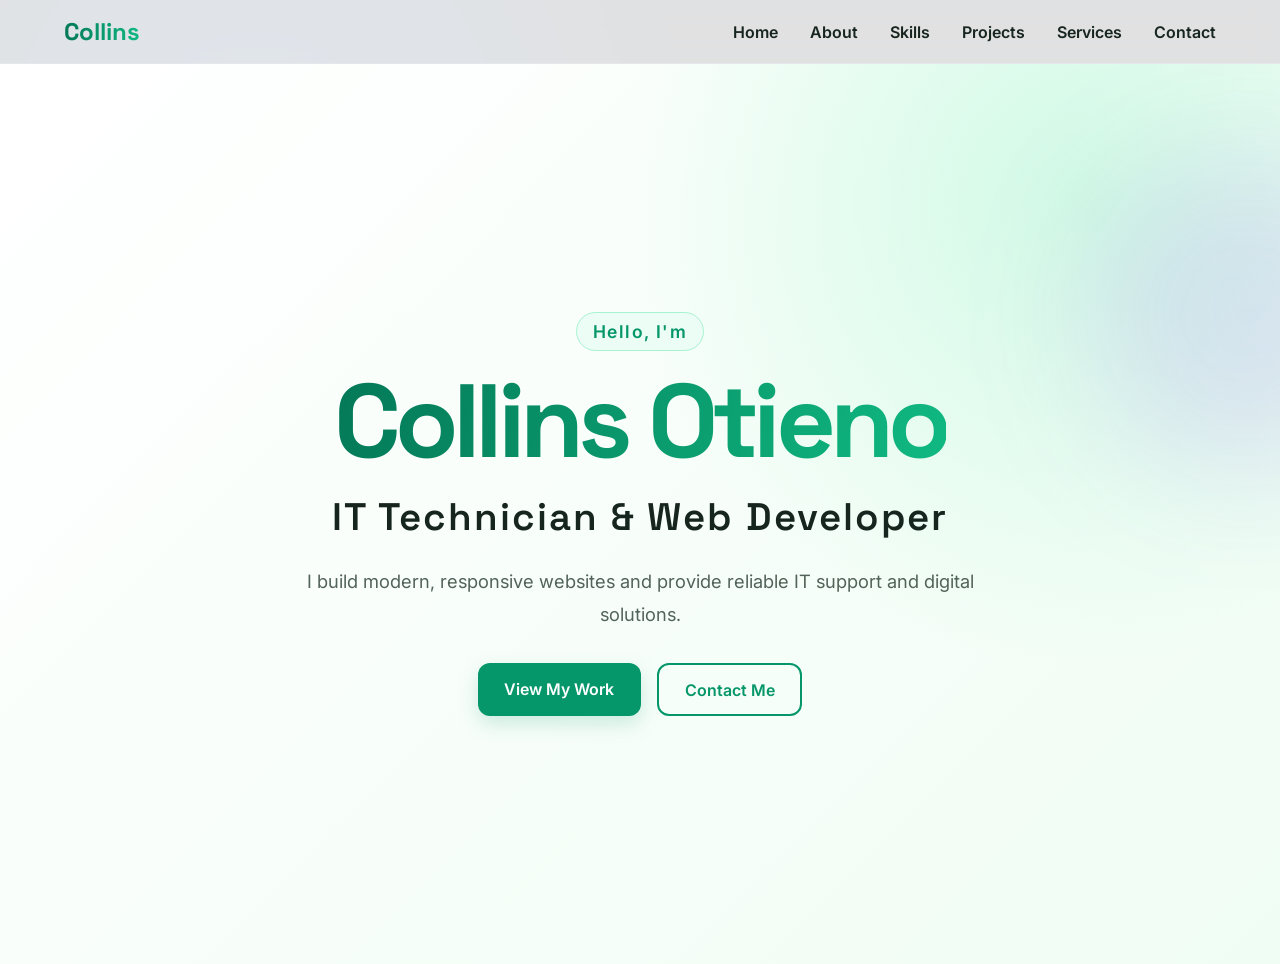
==== commit 9b436528: "Update index.html" ====
--- a/index.html
+++ b/index.html
@@ -257,7 +257,7 @@
     <div class="projects-grid">
 
       <!-- Project 1 -->
-      <article class="project-card">
+      <article class="project-card reveal">
 
         <div class="project-image">
           <div class="penguin-preview">
@@ -350,9 +350,7 @@
     </div>
 
    <div class="project-buttons">
-  <!-- City Skyline project link -->
-<!-- City Skyline project link -->
-<a href="Projects/city-skyline/index.html" target="_blank">View Project</a>
+  <a href="projects/city-skyline/index.html" target="_blank">View Project</a>
   <a href="projects/city-skyline/source/index.html" target="_blank">Source Code</a>
 </div>
 
@@ -386,8 +384,7 @@
     </div>
 
    <div class="project-buttons">
-  <!-- Ferris Wheel project link -->
-<a href="Projects/ferris-wheel/index.html" target="_blank">View Project</a>
+  <a href="projects/ferris-wheel/index.html" target="_blank">View Project</a>
   <a href="projects/ferris-wheel/source/index.html" target="_blank">Source Code</a>
 </div>
 
--- a/style.css
+++ b/style.css
@@ -1,3 +1,5 @@
+@import url('https://fonts.googleapis.com/css2?family=Inter:wght@400;500;600;700&family=Space+Grotesk:wght@400;500;600;700&display=swap');
+
 /* =========================
    GLOBAL RESET
 ========================= */
@@ -13,9 +15,10 @@
 }
 
 body {
-  font-family: Arial, sans-serif;
-}
-
+  font-family: 'Inter', sans-serif;
+  color: #e8eaf0;
+  background: #080b12;
+}
 /* =========================
    LIVE BACKGROUND
 ========================= */
@@ -187,14 +190,19 @@
   border-radius: 2rem;
 }
 
+
 .hero-content h1 {
-  font-size: clamp(3rem, 8vw, 6rem);
-  line-height: 1;
+  font-family: 'Space Grotesk', sans-serif;
+  font-size: clamp(3.5rem, 9vw, 6.5rem);
+  font-weight: 700;
+  letter-spacing: -0.055em;
+  line-height: 1.05;
   margin-bottom: 1rem;
-  background: linear-gradient(90deg, #0077ff, #7c3aed);
+  background: linear-gradient(110deg, #047857, #10b981);
   -webkit-background-clip: text;
   -webkit-text-fill-color: transparent;
 }
+
 
 .hero-content h2 {
   font-size: clamp(1.5rem, 3vw, 2.5rem);
@@ -235,8 +243,10 @@
 }
 
 .hero-buttons a:first-child {
-  background: linear-gradient(90deg, #0077ff, #7c3aed);
-  color: white;
+  color: #ffffff;
+  background: linear-gradient(135deg, #047857, #10b981);
+  border: 0.1rem solid transparent;
+  box-shadow: 0 0.5rem 1.25rem rgba(5, 150, 105, 0.18);
 }
 
 .hero-buttons a:last-child {
@@ -1164,6 +1174,61 @@
 outline-color: #0077ff;
 }
 
+
+/* =========================
+   PORTFOLIO VIEW SWITCHING
+========================= */
+
+/* =========================
+   PORTFOLIO VIEW SWITCHING
+========================= */
+
+/* Hide sections that are not selected */
+section.view-hidden {
+  display: none !important;
+}
+
+/* Keep the selected section visible */
+section.view-active {
+  min-height: calc(100vh - 5rem);
+}
+
+/* Hide footer except on Contact */
+footer.view-hidden {
+  display: none !important;
+}
+
+
+/* =========================
+   SCROLL REVEAL ANIMATIONS
+========================= */
+
+/* Initial hidden state */
+.reveal {
+  opacity: 0;
+  transform: translateY(-2rem);
+  transition:
+    opacity 0.7s ease,
+    transform 0.7s ease;
+}
+
+/* Visible state */
+.reveal.reveal-visible {
+  opacity: 1;
+  transform: translateY(0);
+}
+
+/* Respect reduced-motion preferences */
+@media (prefers-reduced-motion: reduce) {
+  .reveal {
+    opacity: 1;
+    transform: none;
+    transition: none;
+  }
+}
+
+
+
 /* =========================
    REDUCED MOTION
 ========================= */
@@ -1302,4 +1367,359 @@
     width: 100%;
     text-align: center;
   }
-}+}
+
+
+/* =========================
+   PREMIUM PORTFOLIO THEME
+========================= */
+
+:root {
+  --dark-bg: #080b12;
+  --dark-card: #101520;
+  --dark-border: #252d3b;
+  --lime: #b6f566;
+  --lime-hover: #c8ff83;
+  --dark-text: #e8eaf0;
+  --muted-text: #a2aaba;
+  --light-bg: #f8fafc;
+  --emerald: #059669;
+}
+
+/* Modern typography */
+h1,
+h2,
+h3,
+.logo {
+  font-family: 'Space Grotesk', sans-serif;
+}
+
+/* =========================
+   LIGHT HOME THEME
+========================= */
+
+#home {
+  background:
+    radial-gradient(circle at 85% 15%, #d1fae5, transparent 35%),
+    linear-gradient(135deg, #ffffff, #f0fdf4);
+  color: #17251f;
+}
+
+.hero-intro {
+  color: var(--emerald);
+  background: #ecfdf5;
+  border-color: #a7f3d0;
+}
+
+.hero-content h1 {
+  background: linear-gradient(110deg, #047857, #10b981);
+  -webkit-background-clip: text;
+  -webkit-text-fill-color: transparent;
+}
+
+.hero-description {
+  color: #52635a;
+}
+
+.hero-buttons a:first-child {
+  background: var(--emerald);
+}
+
+.hero-buttons a:last-child {
+  color: var(--emerald);
+  border-color: var(--emerald);
+}
+
+.hero-buttons a:hover {
+  box-shadow: 0 0.75rem 1.5rem rgba(5, 150, 105, 0.2);
+}
+
+/* =========================
+   DARK INNER SECTIONS
+========================= */
+
+#about,
+#skills,
+#projects,
+#services,
+#contact {
+  background:
+    radial-gradient(
+      circle at 90% 5%,
+      rgba(182, 245, 102, 0.045),
+      transparent 30%
+    ),
+    var(--dark-bg);
+  color: var(--dark-text);
+}
+
+#about .about-content h2,
+#skills .skills-content h2,
+#projects .projects-content h2,
+#services .services-content h2,
+#contact .contact-content h2 {
+  background: linear-gradient(100deg, #ffffff 25%, var(--lime) 100%);
+  -webkit-background-clip: text;
+  -webkit-text-fill-color: transparent;
+}
+
+.section-label {
+  color: var(--lime);
+  background: rgba(182, 245, 102, 0.08);
+  border-color: rgba(182, 245, 102, 0.22);
+}
+
+.about-description,
+.skills-description,
+.projects-description,
+.services-description,
+.contact-description {
+  color: var(--muted-text);
+}
+
+/* =========================
+   DARK CARDS
+========================= */
+
+.highlight,
+.about-details > div,
+.skill-card,
+.project-card,
+.service-card,
+.contact-item,
+.contact-form,
+.comment-section {
+  color: var(--dark-text);
+  background: var(--dark-card);
+  border-color: var(--dark-border);
+  box-shadow: 0 0.75rem 2rem rgba(0, 0, 0, 0.18);
+}
+
+.highlight h3,
+.about-details strong,
+.skill-card h3,
+.project-info h3,
+.service-card h3,
+.contact-item h3,
+.contact-form label,
+.comment-section h3,
+.comment-section label,
+.lets-connect h3 {
+  color: #f4f6fa;
+}
+
+.highlight p,
+.skill-card li,
+.project-info > p,
+.service-card p,
+.contact-item p,
+.contact-item a,
+.comment-section > p {
+  color: var(--muted-text);
+}
+
+.about-details span {
+  color: var(--lime);
+}
+
+.skill-card li::marker {
+  color: var(--lime);
+}
+
+/* Subtle lime hover glow */
+.highlight:hover,
+.about-details > div:hover,
+.skill-card:hover,
+.project-card:hover,
+.service-card:hover {
+  border-color: rgba(182, 245, 102, 0.4);
+  box-shadow: 0 1rem 2.5rem rgba(0, 0, 0, 0.3);
+}
+
+/* =========================
+   PROJECT PREVIEWS
+========================= */
+
+.project-image {
+  background:
+    radial-gradient(circle at top right, #243322, transparent 55%),
+    #0b1019;
+}
+
+.penguin-preview {
+  color: var(--lime);
+  background: linear-gradient(135deg, #18251a, #263b24);
+  border: 1px solid rgba(182, 245, 102, 0.25);
+  box-shadow: 0 0.75rem 2rem rgba(0, 0, 0, 0.25);
+}
+
+.project-tech span {
+  color: var(--lime);
+  background: rgba(182, 245, 102, 0.07);
+  border-color: rgba(182, 245, 102, 0.2);
+}
+
+.project-buttons a:first-child {
+  color: #10150c;
+  background: var(--lime);
+}
+
+.project-buttons a:last-child {
+  color: var(--lime);
+  background: transparent;
+  border-color: rgba(182, 245, 102, 0.5);
+}
+
+.project-buttons a:hover {
+  box-shadow: 0 0.6rem 1.2rem rgba(182, 245, 102, 0.12);
+}
+
+/* =========================
+   FORMS AND CONNECTION LINKS
+========================= */
+
+.contact-form input,
+.contact-form textarea,
+.comment-section input,
+.comment-section textarea {
+  color: var(--dark-text);
+  background: #0b1019;
+  border-color: var(--dark-border);
+}
+
+.contact-form input::placeholder,
+.contact-form textarea::placeholder,
+.comment-section input::placeholder,
+.comment-section textarea::placeholder {
+  color: #788397;
+}
+
+.contact-form input:focus,
+.contact-form textarea:focus,
+.comment-section input:focus,
+.comment-section textarea:focus {
+  border-color: var(--lime);
+  box-shadow: 0 0 0 0.2rem rgba(182, 245, 102, 0.1);
+}
+
+.contact-form button,
+.comment-section button {
+  color: #10150c;
+  background: var(--lime);
+}
+
+.contact-form button:hover,
+.comment-section button:hover {
+  background: var(--lime-hover);
+  box-shadow: 0 0.6rem 1.2rem rgba(182, 245, 102, 0.12);
+}
+
+.connect-links a {
+  color: var(--lime);
+  background: var(--dark-card);
+  border-color: rgba(182, 245, 102, 0.4);
+}
+
+.connect-links a:hover {
+  color: #10150c;
+  background: var(--lime);
+}
+
+/* Profile image accent */
+.profile-picture {
+  border-color: var(--lime);
+  outline-color: var(--lime);
+  box-shadow: 0 0.5rem 1.5rem rgba(182, 245, 102, 0.12);
+}
+
+.profile-picture:hover {
+  box-shadow: 0 0.8rem 2rem rgba(182, 245, 102, 0.22);
+}
+
+/* =========================
+   NAVIGATION THEME
+========================= */
+
+/* Dark navigation for the inner sections */
+nav {
+  background: rgba(8, 11, 18, 0.88);
+  border-bottom-color: var(--dark-border);
+}
+
+nav a {
+  color: var(--dark-text);
+}
+
+nav a:hover {
+  color: var(--lime);
+}
+
+nav a::after {
+  background: var(--lime);
+}
+
+.logo {
+  background: linear-gradient(90deg, #ffffff, var(--lime));
+  -webkit-background-clip: text;
+  -webkit-text-fill-color: transparent;
+}
+
+/* Light navigation when Home is active */
+body:has(#home.view-active) nav {
+  background: rgba(255, 255, 255, 0.88);
+  border-bottom-color: #e5e7eb;
+}
+
+body:has(#home.view-active) nav a {
+  color: #17251f;
+}
+
+body:has(#home.view-active) nav a:hover {
+  color: var(--emerald);
+}
+
+body:has(#home.view-active) nav a::after {
+  background: var(--emerald);
+}
+
+body:has(#home.view-active) .logo {
+  background: linear-gradient(90deg, #047857, #10b981);
+  -webkit-background-clip: text;
+  -webkit-text-fill-color: transparent;
+}
+
+/* =========================
+   SLIDE IN FROM THE LEFT
+========================= */
+
+.reveal {
+  transform: translateX(-2rem);
+}
+
+.reveal.reveal-visible {
+  transform: translateX(0);
+}
+
+/* =========================
+   DARK MOBILE DETAILS
+========================= */
+
+@media (max-width: 48rem) {
+  .about-intro {
+    grid-template-columns: 1fr;
+    justify-items: center;
+    text-align: center;
+  }
+
+  .about-intro .profile-picture-wrapper {
+    margin: 0 auto;
+  }
+}
+
+@media (prefers-reduced-motion: reduce) {
+  .reveal,
+  .reveal.reveal-visible {
+    transform: none;
+  }
+}
+
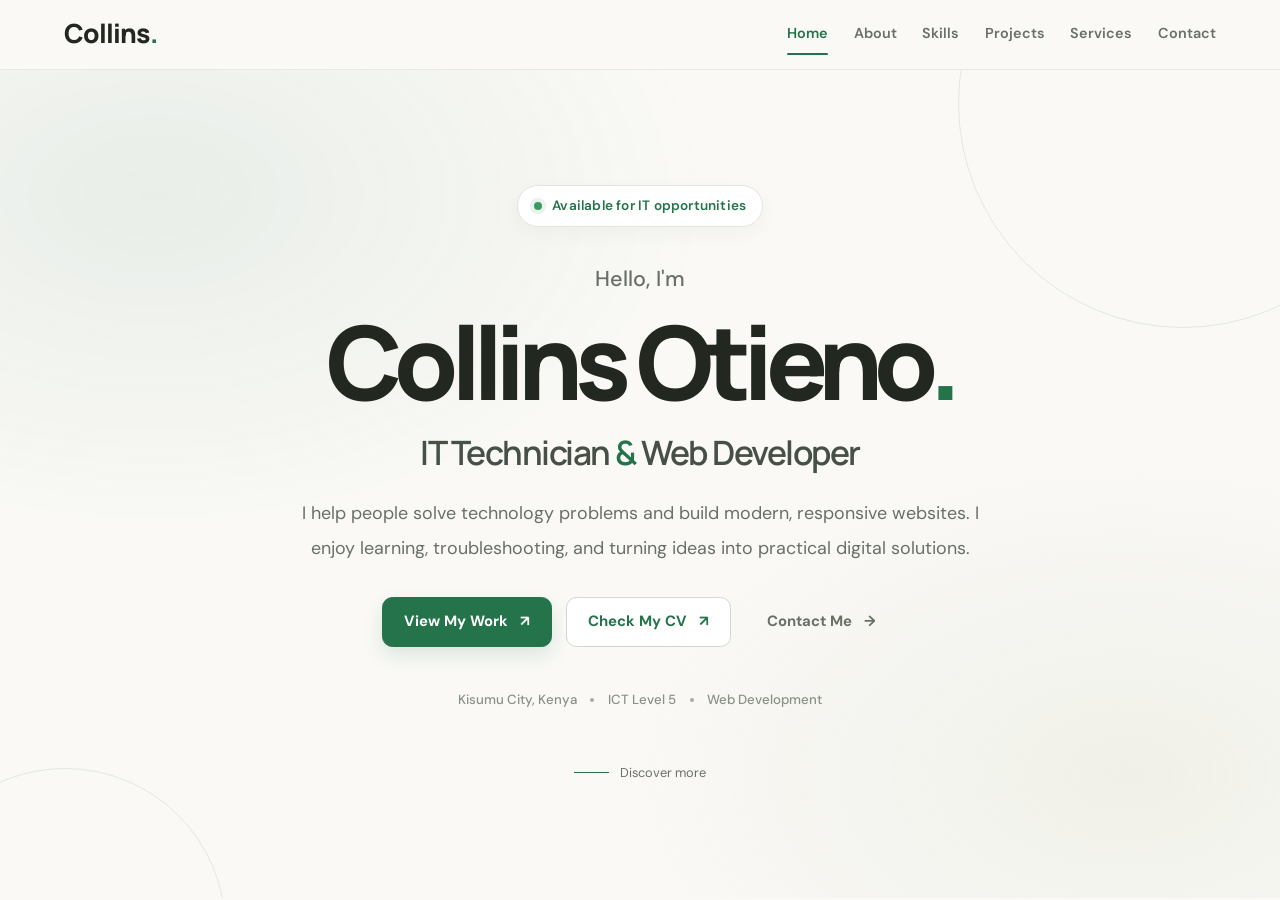
==== commit 0e27dc54: "Update portfolio and add CV and certificates" ====
--- a/index.html
+++ b/index.html
@@ -1,22 +1,27 @@
-
 <!DOCTYPE html>
 <html lang="en">
 
 <head>
   <meta charset="UTF-8">
   <meta name="viewport" content="width=device-width, initial-scale=1.0">
-
-  <title>Collins Otieno | IT Technician</title>
+  <meta name="theme-color" content="#faf9f6">
+  <meta name="description" content="Collins Otieno is an IT Technician and Web Developer based in Kisumu, Kenya, providing IT support, digital services, and responsive website development.">
+
+  <title>Collins Otieno | IT Technician & Web Developer</title>
+
+  <link rel="preconnect" href="https://fonts.googleapis.com">
+  <link rel="preconnect" href="https://fonts.gstatic.com" crossorigin>
+  <link href="https://fonts.googleapis.com/css2?family=DM+Sans:wght@400;500;600;700&family=Manrope:wght@400;500;600;700;800&display=swap" rel="stylesheet">
 
   <link rel="stylesheet" href="style.css">
+  <script src="script.js" defer></script>
 </head>
 
 <body>
 
   <!-- Navigation -->
-  <nav>
-
-    <a href="#home" class="logo">Collins</a>
+  <nav aria-label="Main navigation">
+    <a href="#home" class="logo">Collins<span>.</span></a>
 
     <div class="nav-links">
       <a href="#home">Home</a>
@@ -26,713 +31,717 @@
       <a href="#services">Services</a>
       <a href="#contact">Contact</a>
     </div>
-
   </nav>
 
-
-  <!-- Hero Section -->
-  <section id="home">
-
-    <div class="hero-content">
-
-      <p class="hero-intro">Hello, I'm</p>
-
-      <h1>Collins Otieno</h1>
-
-      <h2>IT Technician &amp; Web Developer</h2>
-
-      <p class="hero-description">
-        I build modern, responsive websites and provide reliable IT support
-        and digital solutions.
-      </p>
-
-      <div class="hero-buttons">
-        <a href="#projects">View My Work</a>
-        <a href="#contact">Contact Me</a>
-      </div>
+  <main>
+
+    <!-- Home / Hero -->
+    <section id="home" class="view-active">
+      <div class="hero-content">
+
+        <p class="hero-intro">
+          <span class="status-dot"></span>
+          Available for IT opportunities
+        </p>
+
+        <p class="hero-greeting">Hello, I'm</p>
+
+        <h1>Collins Otieno<span>.</span></h1>
+
+        <h2>IT Technician <span>&amp;</span> Web Developer</h2>
+
+        <p class="hero-description">
+          I help people solve technology problems and build modern,
+          responsive websites. I enjoy learning, troubleshooting,
+          and turning ideas into practical digital solutions.
+        </p>
+
+        <div class="hero-buttons">
+          <a href="#projects" class="button button-primary">
+            View My Work <span aria-hidden="true">↗</span>
+          </a>
+
+          <a
+            href="Collins-Otieno-CV.pdf"
+            class="button button-outline"
+            target="_blank"
+            rel="noopener noreferrer"
+          >
+            Check My CV <span aria-hidden="true">↗</span>
+          </a>
+
+          <a href="#contact" class="button button-text">
+            Contact Me <span aria-hidden="true">→</span>
+          </a>
+        </div>
+
+        <div class="hero-meta">
+          <span>Kisumu City, Kenya</span>
+          <span class="meta-divider" aria-hidden="true"></span>
+          <span>ICT Level 5</span>
+          <span class="meta-divider" aria-hidden="true"></span>
+          <span>Web Development</span>
+        </div>
+
+        <a href="#about" class="scroll-indicator">
+          <span class="scroll-line" aria-hidden="true"></span>
+          Discover more
+        </a>
+
+      </div>
+    </section>
+
+    <!-- About -->
+    <section id="about" class="page-section view-hidden">
+      <div class="section-container about-content">
+
+        <p class="section-label">ABOUT ME</p>
+        <h2 class="section-heading">Technology with a purpose.</h2>
+
+        <div class="about-intro">
+
+          <div class="profile-picture-wrapper">
+            <img
+              src="images/profile.jpg"
+              alt="Collins Otieno"
+              class="profile-picture profile-main"
+              loading="lazy"
+            >
+
+            <img
+              src="images/profile-hover.jpg"
+              alt=""
+              aria-hidden="true"
+              class="profile-picture profile-hover"
+              loading="lazy"
+            >
+          </div>
+
+          <div class="about-intro-text">
+            <h3>Who I Am</h3>
+
+            <p class="about-description">
+              I am Collins Otieno, an aspiring IT Technician and Web
+              Developer based in Kisumu City, Kisumu County, Kenya.
+              I have a background in ICT and practical experience with
+              software support, digital services, and technology
+              solutions. I am passionate about technology,
+              problem-solving, and creating useful digital solutions
+              that make everyday tasks easier.
+            </p>
+
+            <p class="about-description about-description-extra">
+              I continue to strengthen my skills through hands-on
+              practice, technical learning, and web development projects.
+              My goal is to grow into a dependable IT professional who
+              can support users and create effective digital experiences.
+            </p>
+          </div>
+
+        </div>
+
+        <div class="about-highlights">
+
+          <article class="highlight">
+            <span class="card-number">01</span>
+            <h3>IT Support</h3>
+            <p>
+              Helping users troubleshoot software issues and find
+              practical solutions to everyday technology problems.
+            </p>
+          </article>
+
+          <article class="highlight">
+            <span class="card-number">02</span>
+            <h3>Web Development</h3>
+            <p>
+              Building responsive websites with clean layouts,
+              accessible structure, and modern HTML and CSS.
+            </p>
+          </article>
+
+          <article class="highlight">
+            <span class="card-number">03</span>
+            <h3>Practical Experience</h3>
+            <p>
+              Developing useful skills through ICT training, personal
+              projects, and digital service experience.
+            </p>
+          </article>
+
+        </div>
+
+        <div class="about-details">
+
+          <div>
+            <span>Location</span>
+            <strong>Kisumu City, Kenya</strong>
+          </div>
+
+          <div>
+            <span>Education</span>
+            <strong>ICT Certificate / Level 5</strong>
+          </div>
+
+          <div>
+            <span>Career Goal</span>
+            <strong>IT Technician &amp; Web Developer</strong>
+          </div>
+
+        </div>
+
+      </div>
+
+      
+<!-- Certificates -->
+<div class="certificates-section" id="certificates">
+    <h3>My Certificates</h3>
+    <p class="certificates-intro">
+        Certificates and training that support my ICT
+        and web development skills.
+    </p>
+
+    <div class="certificates-container">
+
+        <!-- freeCodeCamp Certificate -->
+        <div class="certificate-card">
+            <div class="certificate-placeholder">
+                <span>freeCodeCamp</span>
+            </div>
+
+            <h4>freeCodeCamp Certificate</h4>
+            <p>
+                Web development learning and practical coding
+                projects through freeCodeCamp.
+            </p>
+          
+<a
+    href="https://www.freecodecamp.org/certification/ut-f/responsive-web-design-v9"
+    class="certificate-button"
+    target="_blank"
+    rel="noopener noreferrer"
+>
+    View Certificate
+</a>
+
+        </div>
+
+        <!-- ACWICT Certificate -->
+        <div class="certificate-card">
+            <div class="certificate-placeholder">
+                <span>ACWICT</span>
+            </div>
+
+            <h4>ACWICT Certificate</h4>
+            <p>
+                ICT training and device repair skills.
+            </p>
+            <span class="certificate-status">Certificate image to be added</span>
+        </div>
 
     </div>
-
-  </section>
-
-
-  <!-- About Section -->
-  <section id="about">
-
-  <div class="about-content">
-
-<!-- Section heading -->
-<p class="section-label">About Me</p>
-
-<!-- Holds the profile picture and Who I Am content -->
-<div class="about-intro">
-
-  <!-- Profile picture -->
-  <!-- Holds both the normal and hover profile images -->
-<div class="profile-picture-wrapper">
-
-  <!-- Normal profile picture -->
-  <img
-    src="images/profile.jpg"
-    alt="Collins Otieno"
-    class="profile-picture profile-main"
-  >
-
-  <!-- Image that will appear when hovered -->
-  <img
-    src="images/profile-hover.jpg"
-    alt="Futuristic superhero character"
-    class="profile-picture profile-hover"
-  >
-
 </div>
-  <!-- Who I Am text -->
-  <div class="about-intro-text">
-
-    <h2>Who I Am</h2>
-
-    <p class="about-description">
-      I am Collins Otieno, an aspiring IT Technician and Web Developer
-      based in Kisumu City, Kisumu County, Kenya. I have a background in
-      ICT and practical experience providing software support, cyber and
-      digital services, and technology solutions. I am passionate about
-      technology, problem-solving, and creating useful digital solutions
-      that make everyday tasks easier.
-    </p>
-
-  </div>
-
-</div>
-
-      <!-- About Highlights -->
-      <div class="about-highlights">
-
-        <div class="highlight">
-          <h3>IT Support</h3>
-          <p>
-            Providing practical technology support and helping users solve
-            software problems.
-          </p>
-        </div>
-
-        <div class="highlight">
-          <h3>Web Development</h3>
-          <p>
-            Building modern and responsive websites while developing my
-            web development skills.
-          </p>
-        </div>
-
-        <div class="highlight">
-          <h3>Practical Experience</h3>
-          <p>
-            Gaining hands-on experience through Vision Ink Digital Hub
-            and ICT attachment at Kisumu City.
-          </p>
-        </div>
-
-      </div>
-
-
-      <!-- About Details -->
-      <div class="about-details">
-
-        <div>
-          <span>Location</span>
-          <strong>Kisumu City, Kenya</strong>
-        </div>
-
-        <div>
-          <span>Education</span>
-          <strong>ICT Certificate / Level 5</strong>
-        </div>
-
-        <div>
-          <span>Career Goal</span>
-          <strong>IT Technician, IT Support &amp; Web Development</strong>
-        </div>
-
+
+
+  
+    </section>
+
+    <!-- Skills -->
+    <section id="skills" class="page-section view-hidden">
+      <div class="section-container skills-content">
+
+        <p class="section-label">MY SKILLS</p>
+        <h2 class="section-heading">What I can do.</h2>
+
+        <p class="section-description">
+          I have developed practical ICT skills through training,
+          personal projects, and hands-on digital service experience.
+        </p>
+
+        <div class="skills-grid">
+
+          <article class="skill-card">
+            <span class="card-number">01</span>
+            <h3>IT Support &amp; Troubleshooting</h3>
+            <ul>
+              <li>Software troubleshooting</li>
+              <li>Computer support</li>
+              <li>Software updates</li>
+              <li>Basic bug fixing</li>
+              <li>System maintenance</li>
+            </ul>
+          </article>
+
+          <article class="skill-card">
+            <span class="card-number">02</span>
+            <h3>Web Development</h3>
+            <ul>
+              <li>HTML</li>
+              <li>CSS</li>
+              <li>Responsive web design</li>
+              <li>CSS Grid</li>
+              <li>Flexbox</li>
+            </ul>
+          </article>
+
+          <article class="skill-card">
+            <span class="card-number">03</span>
+            <h3>Device &amp; Software Support</h3>
+            <ul>
+              <li>Phone software support</li>
+              <li>Software updates</li>
+              <li>Junk file cleaning</li>
+              <li>Password recovery assistance</li>
+              <li>General device support</li>
+            </ul>
+          </article>
+
+          <article class="skill-card">
+            <span class="card-number">04</span>
+            <h3>Digital &amp; Cyber Services</h3>
+            <ul>
+              <li>Printing and photocopying</li>
+              <li>KRA online services</li>
+              <li>KUCCPS services</li>
+              <li>HELB application assistance</li>
+              <li>General digital services</li>
+            </ul>
+          </article>
+
+        </div>
+      </div>
+    </section>
+
+    <!-- Projects -->
+    <section id="projects" class="page-section view-hidden">
+      <div class="section-container projects-content">
+
+        <p class="section-label">MY PROJECTS</p>
+        <h2 class="section-heading">Things I've built.</h2>
+
+        <p class="section-description">
+          These projects demonstrate my growing experience with HTML,
+          CSS, responsive layouts, animation, and accessible web design.
+        </p>
+
+        <div class="projects-grid">
+
+          <article class="project-card">
+            <div class="project-image preview-penguin">
+              <span class="preview-index">PROJECT 01</span>
+              <div class="project-preview-title">CSS Penguin</div>
+              <span class="preview-caption">Illustration &amp; animation</span>
+            </div>
+
+            <div class="project-info">
+              <h3>CSS Penguin</h3>
+              <p>
+                A creative illustration built with HTML and CSS using
+                custom shapes, gradients, and interactive effects.
+              </p>
+
+              <div class="project-tech">
+                <span>HTML</span>
+                <span>CSS</span>
+                <span>Animation</span>
+              </div>
+
+              <div class="project-buttons">
+                <a href="Projects/penguin/index.html" target="_blank" rel="noopener noreferrer">View Project ↗</a>
+                <a href="Projects/penguin/source/index.html" target="_blank" rel="noopener noreferrer">Source Code</a>
+              </div>
+            </div>
+          </article>
+
+          <article class="project-card">
+            <div class="project-image preview-magazine">
+              <span class="preview-index">PROJECT 02</span>
+              <div class="project-preview-title">The Magazine</div>
+              <span class="preview-caption">Editorial layout</span>
+            </div>
+
+            <div class="project-info">
+              <h3>Responsive Magazine</h3>
+              <p>
+                A magazine-style layout featuring CSS Grid, responsive
+                typography, flexible columns, and structured content.
+              </p>
+
+              <div class="project-tech">
+                <span>HTML</span>
+                <span>CSS Grid</span>
+                <span>Responsive Design</span>
+              </div>
+
+              <div class="project-buttons">
+                <a href="Projects/magazine/index.html" target="_blank" rel="noopener noreferrer">View Project ↗</a>
+                <a href="Projects/magazine/source/index.html" target="_blank" rel="noopener noreferrer">Source Code</a>
+              </div>
+            </div>
+          </article>
+
+          <article class="project-card">
+            <div class="project-image preview-skyline">
+              <span class="preview-index">PROJECT 03</span>
+              <div class="project-preview-title">City Skyline</div>
+              <span class="preview-caption">CSS visual design</span>
+            </div>
+
+            <div class="project-info">
+              <h3>Responsive City Skyline</h3>
+              <p>
+                A city illustration created with CSS shapes, variables,
+                gradients, and responsive layout techniques.
+              </p>
+
+              <div class="project-tech">
+                <span>HTML</span>
+                <span>CSS</span>
+                <span>CSS Variables</span>
+              </div>
+
+              <div class="project-buttons">
+                <a href="Projects/city-skyline/index.html" target="_blank" rel="noopener noreferrer">View Project ↗</a>
+                <a href="Projects/city-skyline/source/index.html" target="_blank" rel="noopener noreferrer">Source Code</a>
+              </div>
+            </div>
+          </article>
+
+          <article class="project-card">
+            <div class="project-image preview-ferris">
+              <span class="preview-index">PROJECT 04</span>
+              <div class="project-preview-title">Ferris Wheel</div>
+              <span class="preview-caption">Motion &amp; transforms</span>
+            </div>
+
+            <div class="project-info">
+              <h3>Animated Ferris Wheel</h3>
+              <p>
+                An animated CSS illustration demonstrating rotation,
+                transforms, keyframes, and responsive sizing.
+              </p>
+
+              <div class="project-tech">
+                <span>HTML</span>
+                <span>CSS</span>
+                <span>Animation</span>
+              </div>
+
+              <div class="project-buttons">
+                <a href="Projects/ferris-wheel/index.html" target="_blank" rel="noopener noreferrer">View Project ↗</a>
+                <a href="Projects/ferris-wheel/source/index.html" target="_blank" rel="noopener noreferrer">Source Code</a>
+              </div>
+            </div>
+          </article>
+
+          <article class="project-card">
+            <div class="project-image preview-gallery">
+              <span class="preview-index">PROJECT 05</span>
+              <div class="project-preview-title">Photo Gallery</div>
+              <span class="preview-caption">Flexible image layout</span>
+            </div>
+
+            <div class="project-info">
+              <h3>Flexbox Photo Gallery</h3>
+              <p>
+                A responsive gallery demonstrating flexible layouts,
+                wrapping, spacing, and image presentation.
+              </p>
+
+              <div class="project-tech">
+                <span>HTML</span>
+                <span>CSS</span>
+                <span>Flexbox</span>
+              </div>
+
+              <div class="project-buttons">
+                <a href="Projects/photo-gallery/index.html" target="_blank" rel="noopener noreferrer">View Project ↗</a>
+                <a href="Projects/photo-gallery/source/index.html" target="_blank" rel="noopener noreferrer">Source Code</a>
+              </div>
+            </div>
+          </article>
+
+          <article class="project-card">
+            <div class="project-image preview-quiz">
+              <span class="preview-index">PROJECT 06</span>
+              <div class="project-preview-title">Accessibility Quiz</div>
+              <span class="preview-caption">Inclusive web design</span>
+            </div>
+
+            <div class="project-info">
+              <h3>Accessibility Quiz</h3>
+              <p>
+                A quiz interface demonstrating semantic HTML, form
+                controls, accessibility concepts, and responsive styling.
+              </p>
+
+              <div class="project-tech">
+                <span>HTML</span>
+                <span>CSS</span>
+                <span>Accessibility</span>
+              </div>
+
+              <div class="project-buttons">
+                <a href="Projects/accessibility-quiz/index.html" target="_blank" rel="noopener noreferrer">View Project ↗</a>
+                <a href="Projects/accessibility-quiz/source/index.html" target="_blank" rel="noopener noreferrer">Source Code</a>
+              </div>
+            </div>
+          </article>
+
+        </div>
+      </div>
+    </section>
+
+    <!-- Services -->
+    <section id="services" class="page-section view-hidden">
+      <div class="section-container services-content">
+
+        <p class="section-label">WHAT I DO</p>
+        <h2 class="section-heading">My services.</h2>
+
+        <p class="section-description">
+          Practical IT and digital services that help individuals
+          and businesses solve technical problems and work efficiently.
+        </p>
+
+        <div class="services-grid">
+
+          <article class="service-card">
+            <span class="service-icon" aria-hidden="true">01</span>
+            <h3>IT Support</h3>
+            <p>
+              Computer troubleshooting, software installation,
+              updates, system maintenance, and technical assistance.
+            </p>
+          </article>
+
+          <article class="service-card">
+            <span class="service-icon" aria-hidden="true">02</span>
+            <h3>Phone Software Support</h3>
+            <p>
+              Software updates, troubleshooting, junk file cleaning,
+              and general phone software assistance.
+            </p>
+          </article>
+
+          <article class="service-card">
+            <span class="service-icon" aria-hidden="true">03</span>
+            <h3>Web Development</h3>
+            <p>
+              Responsive websites built with HTML and CSS, focusing
+              on clear layouts and user-friendly experiences.
+            </p>
+          </article>
+
+          <article class="service-card">
+            <span class="service-icon" aria-hidden="true">04</span>
+            <h3>Cyber &amp; Digital Services</h3>
+            <p>
+              Printing, photocopying, online applications, document
+              support, and everyday digital services.
+            </p>
+          </article>
+
+          <article class="service-card">
+            <span class="service-icon" aria-hidden="true">05</span>
+            <h3>Wi-Fi &amp; Network Support</h3>
+            <p>
+              Basic Wi-Fi setup, connectivity troubleshooting, and
+              assistance with common network problems.
+            </p>
+          </article>
+
+          <article class="service-card">
+            <span class="service-icon" aria-hidden="true">06</span>
+            <h3>Gaming &amp; Digital Entertainment</h3>
+            <p>
+              PlayStation gaming services and digital entertainment
+              solutions for customers.
+            </p>
+          </article>
+
+        </div>
+      </div>
+    </section>
+
+    <!-- Contact -->
+    <section id="contact" class="page-section view-hidden">
+      <div class="section-container contact-content">
+
+        <p class="section-label">GET IN TOUCH</p>
+        <h2 class="section-heading">Let's work together.</h2>
+
+        <p class="section-description">
+          Have a project, technical problem, or opportunity to discuss?
+          Get in touch and let's start a conversation.
+        </p>
+
+        <div class="contact-grid">
+
+          <div class="contact-info">
+
+            <article class="contact-item">
+              <span class="contact-symbol" aria-hidden="true">@</span>
+              <div>
+                <h3>Email</h3>
+                <a href="mailto:walkercollinsotieno@gmail.com">
+                  walkercollinsotieno@gmail.com
+                </a>
+              </div>
+            </article>
+
+            <article class="contact-item">
+              <span class="contact-symbol" aria-hidden="true">+</span>
+              <div>
+                <h3>Phone</h3>
+                <a href="tel:+254736106705">+254 736 106 705</a>
+              </div>
+            </article>
+
+            <article class="contact-item">
+              <span class="contact-symbol" aria-hidden="true">⌖</span>
+              <div>
+                <h3>Location</h3>
+                <p>Kisumu City, Kisumu County, Kenya</p>
+              </div>
+            </article>
+
+            <div class="lets-connect">
+              <h3>Find me online</h3>
+
+              <div class="connect-links">
+                <a href="https://github.com/walkercollinsotieno-prog" target="_blank" rel="noopener noreferrer">GitHub ↗</a>
+                <a href="https://www.linkedin.com/in/collins-oluoch-3b44a7343" target="_blank" rel="noopener noreferrer">LinkedIn ↗</a>
+                <a href="https://wa.me/254736106705" target="_blank" rel="noopener noreferrer">WhatsApp ↗</a>
+                <a href="mailto:walkercollinsotieno@gmail.com">Email ↗</a>
+              </div>
+            </div>
+
+          </div>
+
+          <div class="contact-forms">
+
+            <form class="contact-form" id="contact-form">
+              <h3>Send me a message</h3>
+
+              <p class="form-description">
+                Fill in your details to prepare a message in your email app.
+              </p>
+
+              <label for="contact-name">Your Name</label>
+              <input
+                type="text"
+                id="contact-name"
+                name="name"
+                placeholder="Enter your name"
+                autocomplete="name"
+                required
+              >
+
+              <label for="contact-email">Your Email</label>
+              <input
+                type="email"
+                id="contact-email"
+                name="email"
+                placeholder="Enter your email"
+                autocomplete="email"
+                required
+              >
+
+              <label for="contact-message">Your Message</label>
+              <textarea
+                id="contact-message"
+                name="message"
+                rows="5"
+                placeholder="How can I help you?"
+                required
+              ></textarea>
+
+              <button type="submit" class="button button-primary">
+                Prepare Email <span aria-hidden="true">↗</span>
+              </button>
+
+              <p class="form-status" id="contact-status" aria-live="polite"></p>
+            </form>
+
+            <form class="comment-section" id="comment-form">
+              <h3>Leave a Comment</h3>
+
+              <p class="form-description">
+                Have a question, suggestion, or feedback? Prepare a comment
+                using the form below.
+              </p>
+
+              <label for="comment-name">Your Name</label>
+              <input
+                type="text"
+                id="comment-name"
+                name="comment-name"
+                placeholder="Enter your name"
+                autocomplete="name"
+                required
+              >
+
+              <label for="comment-email">Your Email</label>
+              <input
+                type="email"
+                id="comment-email"
+                name="comment-email"
+                placeholder="Enter your email"
+                autocomplete="email"
+                required
+              >
+
+              <label for="comment-message">Your Comment</label>
+              <textarea
+                id="comment-message"
+                name="comment-message"
+                rows="4"
+                placeholder="Write your comment..."
+                required
+              ></textarea>
+
+              <button type="submit" class="button button-outline">
+                Prepare Comment <span aria-hidden="true">↗</span>
+              </button>
+
+              <p class="form-status" id="comment-status" aria-live="polite"></p>
+            </form>
+
+          </div>
+
+        </div>
+      </div>
+    </section>
+
+  </main>
+
+  <!-- Footer: visible when Contact is selected -->
+  <footer id="footer" class="view-hidden">
+    <div class="footer-content">
+
+      <div class="footer-info">
+        <a href="#home" class="footer-logo">Collins<span>.</span></a>
+        <p>IT Technician &amp; Web Developer</p>
+        <p>Kisumu City, Kisumu County, Kenya</p>
+      </div>
+
+      <div class="footer-links">
+        <a href="#home">Home</a>
+        <a href="#about">About</a>
+        <a href="#skills">Skills</a>
+        <a href="#projects">Projects</a>
+        <a href="#services">Services</a>
+        <a href="#contact">Contact</a>
+      </div>
+
+      <div class="footer-bottom">
+        <p>&copy; 2026 Collins Otieno. All rights reserved.</p>
+        <a href="#home">Back to Home ↑</a>
       </div>
 
     </div>
-
-  </section>
-
-  
-<section id="skills">
-
-  <div class="skills-content">
-
-    <p class="section-label">My Skills</p>
-
-    <h2>What I Can Do</h2>
-
-    <p class="skills-description">
-      I have developed practical ICT skills through my training, projects,
-      and hands-on experience. Here are some of the areas I work with.
-    </p>
-
-    
-<div class="skills-grid">
-
-  <div class="skill-card">
-
-    <h3>IT Support &amp; Troubleshooting</h3>
-
-    <ul>
-      <li>Software troubleshooting</li>
-      <li>Computer support</li>
-      <li>Software updates</li>
-      <li>Bug fixing</li>
-      <li>System maintenance</li>
-    </ul>
-
-  </div>
-
-
-  <div class="skill-card">
-
-    <h3>Web Development</h3>
-
-    <ul>
-      <li>HTML</li>
-      <li>CSS</li>
-      <li>Responsive Web Design</li>
-      <li>CSS Grid</li>
-      <li>Flexbox</li>
-    </ul>
-
-  </div>
-
-
-  <div class="skill-card">
-
-    <h3>Device &amp; Software Support</h3>
-
-    <ul>
-      <li>Phone software support</li>
-      <li>Software updates</li>
-      <li>Junk file cleaning</li>
-      <li>Password recovery support</li>
-      <li>General device support</li>
-    </ul>
-
-  </div>
-
-
-  <div class="skill-card">
-
-    <h3>Digital &amp; Cyber Services</h3>
-
-    <ul>
-      <li>Printing and photocopying</li>
-      <li>KRA online services</li>
-      <li>KUCCPS services</li>
-      <li>HELB assistance</li>
-      <li>Digital services</li>
-    </ul>
-
-  </div>
-
-</div>
-
-  </div>
-
-</section>
-
-<!-- Projects Section -->
-<section id="projects">
-
-  <div class="projects-content">
-
-    <p class="section-label">My Projects</p>
-
-    <h2>Projects I've Built</h2>
-
-    <p class="projects-description">
-      Here are some of the projects I have built while developing my
-      HTML and CSS skills through practical web development projects.
-    </p>
-
-    <div class="projects-grid">
-
-      <!-- Project 1 -->
-      <article class="project-card reveal">
-
-        <div class="project-image">
-          <div class="penguin-preview">
-            Penguin
-          </div>
-        </div>
-
-        <div class="project-info">
-
-          <h3>CSS Penguin</h3>
-
-          <p>
-            A creative CSS illustration built using HTML and CSS,
-            featuring custom shapes, gradients, animations, and
-            interactive effects.
-          </p>
-
-          <div class="project-tech">
-            <span>HTML</span>
-            <span>CSS</span>
-            <span>Animation</span>
-          </div>
-
-          <div class="project-buttons">
-            <a href="projects/penguin/index.html" target="_blank">View Project</a>
-            <a href="projects/penguin/source/index.html" target="_blank">Source Code</a>
-          </div>
-
-        </div>
-
-      </article>
-
-      <!-- Project 2 -->
-<article class="project-card">
-
-  <div class="project-image">
-    <div class="penguin-preview">
-      Magazine
-    </div>
-  </div>
-
-  <div class="project-info">
-
-    <h3>Responsive Magazine</h3>
-
-    <p>
-      A responsive magazine layout built with CSS Grid, responsive
-      typography, flexible columns, and modern page structure.
-    </p>
-
-    <div class="project-tech">
-      <span>HTML</span>
-      <span>CSS Grid</span>
-      <span>Responsive Design</span>
-    </div>
-
-    <div class="project-buttons">
-  <a href="projects/magazine/index.html" target="_blank">View Project</a>
-  <a href="projects/magazine/source/index.html" target="_blank">Source Code</a>
-</div>
-
-  </div>
-
-</article>
-
-<!-- Project 3 -->
-<article class="project-card">
-
-  <div class="project-image">
-    <div class="penguin-preview">
-      City Skyline
-    </div>
-  </div>
-
-  <div class="project-info">
-
-    <h3>Responsive City Skyline</h3>
-
-    <p>
-      A creative city skyline illustration built with CSS shapes,
-      gradients, responsive units, CSS variables, and responsive
-      layouts.
-    </p>
-
-    <div class="project-tech">
-      <span>HTML</span>
-      <span>CSS</span>
-      <span>CSS Variables</span>
-      <span>Responsive Design</span>
-    </div>
-
-   <div class="project-buttons">
-  <a href="projects/city-skyline/index.html" target="_blank">View Project</a>
-  <a href="projects/city-skyline/source/index.html" target="_blank">Source Code</a>
-</div>
-
-  </div>
-
-</article>
-
-<!-- Project 4 -->
-<article class="project-card">
-
-  <div class="project-image">
-    <div class="penguin-preview">
-      Ferris Wheel
-    </div>
-  </div>
-
-  <div class="project-info">
-
-    <h3>Animated Ferris Wheel</h3>
-
-    <p>
-      An animated CSS illustration featuring rotating elements,
-      CSS animations, transforms, and responsive sizing.
-    </p>
-
-    <div class="project-tech">
-      <span>HTML</span>
-      <span>CSS</span>
-      <span>Animation</span>
-      <span>Transforms</span>
-    </div>
-
-   <div class="project-buttons">
-  <a href="projects/ferris-wheel/index.html" target="_blank">View Project</a>
-  <a href="projects/ferris-wheel/source/index.html" target="_blank">Source Code</a>
-</div>
-
-  </div>
-
-</article>
-
-<!-- Project 5 -->
-<article class="project-card">
-
-  <div class="project-image">
-    <div class="penguin-preview">
-      Photo Gallery
-    </div>
-  </div>
-
-  <div class="project-info">
-
-    <h3>Flexbox Photo Gallery</h3>
-
-    <p>
-      A responsive photo gallery built with Flexbox, flexible layouts,
-      wrapping, spacing, and responsive image techniques.
-    </p>
-
-    <div class="project-tech">
-      <span>HTML</span>
-      <span>CSS</span>
-      <span>Flexbox</span>
-      <span>Responsive Design</span>
-    </div>
-
-    <div class="project-buttons">
-  <a href="projects/photo-gallery/index.html" target="_blank">View Project</a>
-  <a href="projects/photo-gallery/source/index.html" target="_blank">Source Code</a>
-</div>
-
-  </div>
-
-</article>
-
-<!-- Project 6 -->
-<article class="project-card">
-
-  <div class="project-image">
-    <div class="penguin-preview">
-      Accessibility Quiz
-    </div>
-  </div>
-
-  <div class="project-info">
-
-    <h3>Accessibility Quiz</h3>
-
-    <p>
-      An accessible quiz interface built with semantic HTML,
-      properly associated form controls, ARIA concepts, and
-      responsive styling.
-    </p>
-
-    <div class="project-tech">
-      <span>HTML</span>
-      <span>CSS</span>
-      <span>Accessibility</span>
-      <span>Forms</span>
-    </div>
-<div class="project-buttons">
-  <a href="projects/accessibility-quiz/index.html" target="_blank">View Project</a>
-  <a href="projects/accessibility-quiz/source/index.html" target="_blank">Source Code</a>
-</div>
-
-  </div>
-
-</article>
-
-    </div>
-
-  </div>
-
-</section>
-
-<section id="services">
-  <div class="services-content">
-
-    <p class="section-label">What I Do</p>
-
-    <h2>My Services</h2>
-
-    <p class="services-description">
-      I provide practical IT and digital services designed to help
-      individuals and businesses solve technical problems and work
-      more efficiently.
-    </p>
-
-    <div class="services-grid">
-
-      <article class="service-card">
-        <h3>💻 IT Support</h3>
-        <p>
-          Computer troubleshooting, software installation, system
-          maintenance, updates, and general technical support.
-        </p>
-      </article>
-
-      <article class="service-card">
-        <h3>📱 Phone Software Support</h3>
-        <p>
-          Software updates, troubleshooting, bug fixes, junk file
-          cleaning, and general phone software support.
-        </p>
-      </article>
-
-      <article class="service-card">
-        <h3>🌐 Web Development</h3>
-        <p>
-          Responsive websites built with modern HTML and CSS,
-          focusing on clean layouts and user-friendly experiences.
-        </p>
-      </article>
-
-      <article class="service-card">
-        <h3>🖨️ Cyber & Digital Services</h3>
-        <p>
-          Printing, photocopying, online applications, document
-          support, and other everyday digital services.
-        </p>
-      </article>
-
-      <article class="service-card">
-        <h3>📶 Wi-Fi & Network Support</h3>
-        <p>
-          Basic Wi-Fi setup, connectivity troubleshooting, and
-          assistance with everyday network problems.
-        </p>
-      </article>
-
-      <article class="service-card">
-        <h3>🎮 Gaming & Digital Entertainment</h3>
-        <p>
-          PlayStation gaming services and digital entertainment
-          solutions for customers.
-        </p>
-      </article>
-
-    </div>
-
-  </div>
-</section>
-
-<!-- =========================
-     CONTACT SECTION
-     ========================= -->
-
-<section id="contact">
-  <div class="contact-content">
-
-    <p class="section-label">Get In Touch</p>
-
-    <h2>Let's Work Together</h2>
-
-    <p class="contact-description">
-      Have a project, technical problem, or opportunity you'd like
-      to discuss? Feel free to get in touch with me.
-    </p>
-
-    <div class="contact-grid">
-
-      <div class="contact-info">
-
-        <div class="contact-item">
-          <h3>📧 Email</h3>
-          <a href="mailto:walkercollinsotieno@gmail.com">
-            walkercollinsotieno@gmail.com
-          </a>
-        </div>
-
-        <div class="contact-item">
-          <h3>📱 Phone</h3>
-          <a href="tel:+254736106705">
-            +254 736 106 705
-          </a>
-        </div>
-
-        <div class="contact-item">
-          <h3>📍 Location</h3>
-          <p>Kisumu City, Kisumu County, Kenya</p>
-        </div>
-
-      </div>
-
-      <form class="contact-form">
-
-        <label for="contact-name">Your Name</label>
-        <input
-          type="text"
-          id="contact-name"
-          name="name"
-          placeholder="Enter your name"
-          required
-        >
-
-        <label for="contact-email">Your Email</label>
-        <input
-          type="email"
-          id="contact-email"
-          name="email"
-          placeholder="Enter your email"
-          required
-        >
-
-        <label for="contact-message">Your Message</label>
-        <textarea
-          id="contact-message"
-          name="message"
-          rows="6"
-          placeholder="Write your message..."
-          required
-        ></textarea>
-
-        <button type="submit">Send Message</button>
-
-      </form>
-
-      <!-- Comment / Message section -->
-<div class="comment-section">
-
-  <!-- Heading for the comment area -->
-  <h3>Leave a Comment</h3>
-
-  <!-- Short explanation for visitors -->
-  <p>
-    Have a question, suggestion, or feedback? Leave me a message below.
-  </p>
-
-  <!-- Label for the visitor's name -->
-<label for="comment-name">Your Name</label>
-
-<!-- Input where the visitor enters their name -->
-<input
-  type="text"
-  id="comment-name"
-  name="comment-name"
-  placeholder="Enter your name"
-  required
->
-
-<!-- Label for the visitor's email -->
-<label for="comment-email">Your Email</label>
-
-<!-- Input where the visitor enters their email -->
-<input
-  type="email"
-  id="comment-email"
-  name="comment-email"
-  placeholder="Enter your email"
-  required
->
-
-<!-- Label for the visitor's comment or message -->
-<label for="comment-message">Your Comment</label>
-
-<!-- Large text area where the visitor can write their message -->
-<textarea
-  id="comment-message"
-  name="comment-message"
-  rows="6"
-  placeholder="Write your comment or message..."
-  required
-></textarea>
-
-<!-- Button for submitting the comment -->
-<button type="submit">Send Comment</button>
-
-</div>
-
-    </div>
-
-
-    <!-- Let's Connect area -->
-<div class="lets-connect">
-
-  <!-- Heading for the connection area -->
-  <h3>Let's Connect</h3>
-
-  <!-- Social and contact links will go inside this container -->
-  <div class="connect-links">
-
-  <!-- GitHub profile link -->
-  <a href="https://github.com/walkercollinsotieno-prog" target="_blank">
-    GitHub
-  </a>
-
-  <!-- LinkedIn profile link -->
-<a href="https://www.linkedin.com/in/collins-oluoch-3b44a7343" target="_blank">
-  LinkedIn
-</a>
-
-<!-- WhatsApp contact link -->
-<a href="https://wa.me/254736106705" target="_blank">
-  WhatsApp
-</a>
-
-<!-- Email contact link -->
-<a href="mailto:walkercollinsotieno@gmail.com">
-  Email
-</a>
-
-</div>
-
-</div>
-
-  </div>
-</section>
-
-<!-- =========================
-     FOOTER
-     ========================= -->
-
-<footer id="footer">
-  <div class="footer-content">
-
-    <div class="footer-info">
-      <h2>Collins Otieno</h2>
-      <p>IT Technician & Web Developer</p>
-      <p>Kisumu City, Kisumu County, Kenya</p>
-    </div>
-
-    <div class="footer-links">
-      <a href="#home">Home</a>
-      <a href="#about">About</a>
-      <a href="#projects">Projects</a>
-      <a href="#services">Services</a>
-      <a href="#contact">Contact</a>
-    </div>
-
-    <div class="footer-bottom">
-      <p>
-        &copy; 2026 Collins Otieno. All rights reserved.
-      </p>
-    </div>
-
-  </div>
-</footer>
-
-<!-- Loads the JavaScript file after the page content -->
-<script src="script.js"></script>
+  </footer>
 
 </body>
-
-</html>
-
+</html>
--- a/style.css
+++ b/style.css
@@ -1,8 +1,45 @@
-@import url('https://fonts.googleapis.com/css2?family=Inter:wght@400;500;600;700&family=Space+Grotesk:wght@400;500;600;700&display=swap');
-
-/* =========================
-   GLOBAL RESET
-========================= */
+/* ==============================
+   COLLINS OTIENO PORTFOLIO
+   Clean Light Professional Theme
+============================== */
+
+:root {
+  color-scheme: light;
+
+  --page-bg: #faf9f6;
+  --surface: #ffffff;
+  --surface-soft: #f3f2ed;
+  --surface-green: #edf5ee;
+
+  --text-main: #222820;
+  --text-muted: #687067;
+  --text-soft: #899087;
+
+  --accent: #24734a;
+  --accent-hover: #195b39;
+  --accent-light: #e5f1e8;
+
+  --border: #e5e5dd;
+  --border-strong: #d4d7cd;
+
+  --shadow-sm: 0 0.4rem 1.2rem rgba(31, 40, 31, 0.04);
+  --shadow-md: 0 1rem 2.5rem rgba(31, 40, 31, 0.08);
+  --shadow-lg: 0 1.5rem 3.5rem rgba(31, 40, 31, 0.12);
+
+  --radius-sm: 0.65rem;
+  --radius-md: 1rem;
+  --radius-lg: 1.5rem;
+
+  --font-body: "DM Sans", sans-serif;
+  --font-heading: "Manrope", sans-serif;
+
+  --content-width: 74rem;
+  --page-gutter: clamp(1.25rem, 5vw, 5rem);
+}
+
+/* ==============================
+   RESET AND GLOBAL STYLES
+============================== */
 
 * {
   margin: 0;
@@ -12,840 +49,985 @@
 
 html {
   scroll-behavior: smooth;
+  scroll-padding-top: 6rem;
 }
 
 body {
-  font-family: 'Inter', sans-serif;
-  color: #e8eaf0;
-  background: #080b12;
-}
-/* =========================
-   LIVE BACKGROUND
-========================= */
-
-/* Creates the animated background layer */
-body::before {
-  content: ""; /* Creates the pseudo-element */
-  position: fixed; /* Keeps the background fixed while scrolling */
-  inset: 0; /* Makes the layer fill the entire screen */
-
-  /* Places the background layer above the body */
-  z-index: 0;
-
-  /* Prevents the background from blocking clicks */
-  pointer-events: none;
-
-  /* Creates a soft glowing gradient */
-  background: radial-gradient(
-    circle at 20% 20%,
-    rgba(0, 119, 255, 0.40),
-    transparent 35%
-  );
-
-  /* Makes the background glow move continuously */
-  animation: background-float 12s ease-in-out infinite;
-}
-
-/* Controls how the live background moves */
-@keyframes background-float {
-
-  /* Starting position of the glow */
-  0% {
-    transform: translate(0, 0);
-  }
-
-  /* Move the glow slightly to the right and down */
-  50% {
-    transform: translate(5%, 5%);
-  }
-
-  /* Return the glow to the starting position */
-  100% {
-    transform: translate(0, 0);
-  }
-}
-
-/* Keeps the portfolio content above the background */
-body > * {
-  position: relative;
-  z-index: 1;
-}
-
-
-/* =========================
+  min-width: 20rem;
+  min-height: 100vh;
+  font-family: var(--font-body);
+  color: var(--text-main);
+  background: var(--page-bg);
+  line-height: 1.65;
+  -webkit-font-smoothing: antialiased;
+}
+
+body,
+button,
+input,
+textarea {
+  font-family: var(--font-body);
+}
+
+button,
+input,
+textarea {
+  font-size: inherit;
+}
+
+button,
+a {
+  -webkit-tap-highlight-color: transparent;
+}
+
+a {
+  color: inherit;
+}
+
+img {
+  display: block;
+  max-width: 100%;
+}
+
+button,
+input,
+textarea {
+  accent-color: var(--accent);
+}
+
+button:focus-visible,
+a:focus-visible,
+input:focus-visible,
+textarea:focus-visible {
+  outline: 0.18rem solid var(--accent);
+  outline-offset: 0.2rem;
+}
+
+h1,
+h2,
+h3,
+.logo,
+.footer-logo {
+  font-family: var(--font-heading);
+  line-height: 1.2;
+  letter-spacing: -0.035em;
+}
+
+p {
+  overflow-wrap: anywhere;
+}
+
+::selection {
+  color: #ffffff;
+  background: var(--accent);
+}
+
+/* ==============================
    NAVIGATION
-========================= */
+============================== */
 
 nav {
   position: sticky;
   top: 0;
   z-index: 1000;
+
   display: flex;
+  align-items: center;
   justify-content: space-between;
+  gap: 2rem;
+
+  padding: 1.1rem var(--page-gutter);
+
+  background: rgba(250, 249, 246, 0.92);
+  border-bottom: 1px solid rgba(34, 40, 32, 0.08);
+  backdrop-filter: blur(1rem);
+  -webkit-backdrop-filter: blur(1rem);
+}
+
+.logo,
+.footer-logo {
+  display: inline-block;
+  text-decoration: none;
+  font-size: 1.65rem;
+  font-weight: 800;
+  color: var(--text-main);
+  white-space: nowrap;
+}
+
+.logo span,
+.footer-logo span {
+  color: var(--accent);
+}
+
+.nav-links {
+  display: flex;
   align-items: center;
-  padding: 1rem 5%;
-  background: rgba(255, 255, 255, 0.8);
-  backdrop-filter: blur(1rem);
-  border-bottom: 0.1rem solid rgba(0, 0, 0, 0.08);
-}
-
-nav a {
+  justify-content: flex-end;
+  flex-wrap: wrap;
+  gap: clamp(0.75rem, 2vw, 1.8rem);
+}
+
+.nav-links a {
   position: relative;
+  padding: 0.3rem 0;
   text-decoration: none;
+  color: var(--text-muted);
+  font-size: 0.9rem;
   font-weight: 600;
-  color: #222;
-  transition: color 0.3s ease;
-}
-
-nav a:hover {
-  color: #0077ff;
-}
-
-nav a::after {
+  transition: color 0.25s ease;
+}
+
+.nav-links a::after {
   content: "";
   position: absolute;
   left: 0;
-  bottom: -0.4rem;
+  bottom: -0.25rem;
   width: 100%;
-  height: 0.15rem;
-  background: #0077ff;
+  height: 0.12rem;
+  border-radius: 1rem;
+  background: var(--accent);
   transform: scaleX(0);
-  transform-origin: center;
-  transition: transform 0.3s ease;
-}
-
-nav a:hover::after {
+  transform-origin: left;
+  transition: transform 0.25s ease;
+}
+
+.nav-links a:hover,
+.nav-links a[aria-current="page"] {
+  color: var(--accent);
+}
+
+.nav-links a:hover::after,
+.nav-links a[aria-current="page"]::after {
   transform: scaleX(1);
 }
 
-.logo {
-  font-size: 1.5rem;
-  font-weight: 700;
-  background: linear-gradient(90deg, #0077ff, #7c3aed);
-  -webkit-background-clip: text;
-  -webkit-text-fill-color: transparent;
-  transition: transform 0.3s ease;
-}
-
-.logo:hover {
-  transform: scale(1.05);
-}
-
-.nav-links {
-  display: flex;
-  gap: 2rem;
-}
-
-
-/* =========================
-   HERO SECTION
-========================= */
+/* ==============================
+   SECTION SWITCHING
+============================== */
+
+section.view-hidden,
+footer.view-hidden {
+  display: none !important;
+}
+
+section.view-active {
+  display: block;
+  min-height: calc(100vh - 4.5rem);
+}
+
+#home.view-active {
+  display: grid;
+}
+
+.page-section.view-active {
+  display: block;
+}
+
+#footer:not(.view-hidden) {
+  display: block;
+}
+
+/* ==============================
+   HOME / HERO
+============================== */
 
 #home {
   position: relative;
+  isolation: isolate;
   overflow: hidden;
-  min-height: 100vh;
-  display: grid;
+
+  min-height: calc(100vh - 4.5rem);
+  padding: clamp(4rem, 9vw, 8rem) var(--page-gutter);
+
   place-items: center;
-  padding: 6rem 5%;
+  text-align: center;
+
   background:
-    radial-gradient(circle at top right, #dbeafe, transparent 35%),
-    radial-gradient(circle at bottom left, #e0f2fe, transparent 35%);
-}
-
-#home::before {
+    radial-gradient(
+      ellipse at 12% 15%,
+      rgba(36, 115, 74, 0.08),
+      transparent 35%
+    ),
+    radial-gradient(
+      ellipse at 88% 85%,
+      rgba(181, 190, 159, 0.15),
+      transparent 32%
+    ),
+    var(--page-bg);
+}
+
+#home::before,
+#home::after {
   content: "";
   position: absolute;
-  width: 20rem;
-  height: 20rem;
-  top: 10%;
+  z-index: -1;
+  pointer-events: none;
+  border: 1px solid rgba(36, 115, 74, 0.12);
+  border-radius: 50%;
+}
+
+#home::before {
+  width: clamp(14rem, 35vw, 30rem);
+  aspect-ratio: 1;
+  top: -12rem;
   right: -8rem;
-  background: rgba(124, 58, 237, 0.12);
-  border-radius: 50%;
-  filter: blur(4rem);
-  animation: glow-float 6s ease-in-out infinite;
+}
+
+#home::after {
+  width: clamp(10rem, 25vw, 21rem);
+  aspect-ratio: 1;
+  bottom: -12rem;
+  left: -6rem;
 }
 
 .hero-content {
-  max-width: 60rem;
-  text-align: center;
-  position: relative;
-  z-index: 1;
+  width: min(100%, 58rem);
+  margin-inline: auto;
+
   display: flex;
   flex-direction: column;
   align-items: center;
-  animation: hero-enter 1s ease-out;
+
+  animation: hero-enter 0.8s ease-out both;
 }
 
 .hero-intro {
-  display: inline-block;
-  font-size: 1.1rem;
+  display: inline-flex;
+  align-items: center;
+  gap: 0.65rem;
+
+  margin-bottom: 2.2rem;
+  padding: 0.55rem 1rem;
+
+  color: var(--accent);
+  background: var(--surface);
+  border: 1px solid var(--border);
+  border-radius: 999px;
+  box-shadow: var(--shadow-sm);
+
+  font-size: 0.85rem;
   font-weight: 600;
-  letter-spacing: 0.08em;
+  letter-spacing: 0.015em;
+}
+
+.status-dot {
+  width: 0.5rem;
+  height: 0.5rem;
+  flex: 0 0 auto;
+  border-radius: 50%;
+  background: #3b9961;
+  box-shadow: 0 0 0 0.25rem rgba(59, 153, 97, 0.12);
+}
+
+.hero-greeting {
+  margin-bottom: 0.5rem;
+  color: var(--text-muted);
+  font-size: clamp(1.1rem, 2.5vw, 1.35rem);
+  font-weight: 500;
+}
+
+.hero-content h1 {
   margin-bottom: 1rem;
-  padding: 0.5rem 1rem;
-  color: #0077ff;
-  background: rgba(0, 119, 255, 0.08);
-  border: 0.1rem solid rgba(0, 119, 255, 0.15);
-  border-radius: 2rem;
-}
-
-
-.hero-content h1 {
-  font-family: 'Space Grotesk', sans-serif;
-  font-size: clamp(3.5rem, 9vw, 6.5rem);
-  font-weight: 700;
-  letter-spacing: -0.055em;
-  line-height: 1.05;
-  margin-bottom: 1rem;
-  background: linear-gradient(110deg, #047857, #10b981);
-  -webkit-background-clip: text;
-  -webkit-text-fill-color: transparent;
-}
-
+  font-size: clamp(3rem, 8vw, 6.7rem);
+  font-weight: 800;
+  letter-spacing: -0.075em;
+  line-height: 1.08;
+  color: var(--text-main);
+}
+
+.hero-content h1 span {
+  color: var(--accent);
+}
 
 .hero-content h2 {
-  font-size: clamp(1.5rem, 3vw, 2.5rem);
   margin-bottom: 1.5rem;
-  letter-spacing: 0.05em;
+  color: #465046;
+  font-size: clamp(1.25rem, 3.2vw, 2.1rem);
   font-weight: 600;
+  letter-spacing: -0.045em;
+}
+
+.hero-content h2 span {
+  color: var(--accent);
 }
 
 .hero-description {
-  max-width: 45rem;
-  margin: 0 auto 2rem;
-  font-size: clamp(1rem, 2vw, 1.15rem);
-  line-height: 1.8;
-  color: #555;
+  width: min(100%, 43rem);
+  margin-bottom: 2rem;
+  color: var(--text-muted);
+  font-size: clamp(1rem, 1.8vw, 1.12rem);
+  line-height: 1.9;
 }
 
 .hero-buttons {
   display: flex;
   justify-content: center;
-  gap: 1rem;
+  align-items: center;
   flex-wrap: wrap;
-}
-
-.hero-buttons a {
+  gap: 0.85rem;
+}
+
+.button {
+  display: inline-flex;
+  align-items: center;
+  justify-content: center;
+  gap: 0.7rem;
+
+  min-height: 3.15rem;
+  padding: 0.85rem 1.35rem;
+
+  border: 1px solid transparent;
+  border-radius: var(--radius-sm);
+
+  font-size: 0.93rem;
+  font-weight: 700;
+  line-height: 1.3;
+  text-decoration: none;
+  text-align: center;
+  cursor: pointer;
+
+  transition:
+    transform 0.25s ease,
+    background-color 0.25s ease,
+    color 0.25s ease,
+    border-color 0.25s ease,
+    box-shadow 0.25s ease;
+}
+
+.button:hover {
+  transform: translateY(-0.15rem);
+}
+
+.button-primary {
+  color: #ffffff;
+  background: var(--accent);
+  border-color: var(--accent);
+  box-shadow: 0 0.5rem 1.2rem rgba(36, 115, 74, 0.14);
+}
+
+.button-primary:hover {
+  background: var(--accent-hover);
+  border-color: var(--accent-hover);
+  box-shadow: 0 0.7rem 1.5rem rgba(36, 115, 74, 0.2);
+}
+
+.button-outline {
+  color: var(--accent);
+  background: var(--surface);
+  border-color: var(--border-strong);
+}
+
+.button-outline:hover {
+  background: var(--accent-light);
+  border-color: var(--accent);
+}
+
+.button-text {
+  color: var(--text-muted);
+  background: transparent;
+}
+
+.button-text:hover {
+  color: var(--accent);
+  background: var(--surface);
+}
+
+.hero-meta {
+  display: flex;
+  align-items: center;
+  justify-content: center;
+  flex-wrap: wrap;
+  gap: 0.85rem;
+
+  margin-top: 2.6rem;
+
+  color: var(--text-soft);
+  font-size: 0.83rem;
+  font-weight: 500;
+}
+
+.meta-divider {
+  width: 0.25rem;
+  height: 0.25rem;
+  border-radius: 50%;
+  background: #a4aca0;
+}
+
+.scroll-indicator {
+  display: inline-flex;
+  align-items: center;
+  gap: 0.7rem;
+
+  margin-top: 3.2rem;
+
+  color: var(--text-muted);
+  font-size: 0.8rem;
+  text-decoration: none;
+  transition: color 0.2s ease;
+}
+
+.scroll-indicator:hover {
+  color: var(--accent);
+}
+
+.scroll-line {
   display: inline-block;
-  padding: 0.9rem 1.6rem;
-  text-decoration: none;
-  font-weight: 600;
-  border-radius: 0.75rem;
-  transition:
-    transform 0.3s ease,
-    box-shadow 0.3s ease;
-}
-
-.hero-buttons a:hover {
-  transform: translateY(-0.2rem);
-  box-shadow: 0 0.75rem 1.5rem rgba(0, 119, 255, 0.2);
-}
-
-.hero-buttons a:first-child {
-  color: #ffffff;
-  background: linear-gradient(135deg, #047857, #10b981);
-  border: 0.1rem solid transparent;
-  box-shadow: 0 0.5rem 1.25rem rgba(5, 150, 105, 0.18);
-}
-
-.hero-buttons a:last-child {
-  border: 0.15rem solid #0077ff;
-  color: #0077ff;
-}
-
-
-/* =========================
-   HERO ANIMATIONS
-========================= */
-
-@keyframes hero-enter {
-  from {
-    opacity: 0;
-    transform: translateY(2rem);
-  }
-
-  to {
-    opacity: 1;
-    transform: translateY(0);
-  }
-}
-
-@keyframes glow-float {
-  0%,
-  100% {
-    transform: translateY(0);
-  }
-
-  50% {
-    transform: translateY(1rem);
-  }
-}
-
-
-/* =========================
+  width: 2.2rem;
+  height: 1px;
+  background: var(--accent);
+}
+
+/* ==============================
+   SHARED SECTION LAYOUT
+============================== */
+
+.page-section {
+  padding: clamp(4rem, 8vw, 7rem) var(--page-gutter);
+  background: var(--page-bg);
+}
+
+.section-container {
+  width: min(100%, var(--content-width));
+  margin-inline: auto;
+}
+
+.section-label {
+  display: inline-block;
+  margin-bottom: 1rem;
+
+  color: var(--accent);
+  font-size: 0.78rem;
+  font-weight: 800;
+  letter-spacing: 0.16em;
+}
+
+.section-heading {
+  margin-bottom: 1.25rem;
+  color: var(--text-main);
+  font-size: clamp(2rem, 5vw, 3.65rem);
+  font-weight: 800;
+  letter-spacing: -0.065em;
+}
+
+.section-description {
+  max-width: 43rem;
+  margin: 0 auto;
+  color: var(--text-muted);
+  font-size: 1.05rem;
+  line-height: 1.85;
+}
+
+.about-content,
+.skills-content,
+.projects-content,
+.services-content,
+.contact-content {
+  text-align: center;
+}
+
+/* ==============================
    ABOUT SECTION
-========================= */
+============================== */
 
 #about {
-  min-height: 80vh;
-  display: grid;
-  place-items: center;
-  padding: 6rem 5%;
-  background: #f8fafc;
-}
-
-.about-content {
-  width: 100%;
-  max-width: 60rem;
-  text-align: center;
- 
-}
-
- /* Arranges the profile picture and Who I Am content side-by-side */
+  background:
+    radial-gradient(
+      ellipse at 5% 10%,
+      rgba(36, 115, 74, 0.045),
+      transparent 35%
+    ),
+    var(--page-bg);
+}
 
 .about-intro {
   display: grid;
-  grid-template-columns: 1fr 2fr;
+  grid-template-columns: minmax(12rem, 0.75fr) minmax(0, 1.7fr);
   align-items: center;
-  gap: 3rem;
+  gap: clamp(2rem, 5vw, 4rem);
+
+  margin-top: 3.5rem;
   text-align: left;
 }
 
-/* Holds both profile images in the same position */
 .profile-picture-wrapper {
   position: relative;
-  width: 12rem;
-  height: 12rem;
-}
-
-/* Places both profile images on top of each other */
+  width: clamp(11rem, 22vw, 16rem);
+  aspect-ratio: 1;
+  margin-inline: auto;
+  isolation: isolate;
+  border-radius: 50%;
+}
+
 .profile-picture-wrapper .profile-picture {
   position: absolute;
   inset: 0;
+  width: 100%;
+  height: 100%;
   margin: 0;
-}
-
-/* Makes the JavaScript reveal effect move smoothly */
+
+  object-fit: cover;
+  border-radius: 50%;
+  border: 0.3rem solid var(--surface);
+  outline: 1px solid var(--border-strong);
+  outline-offset: 0.3rem;
+  box-shadow: var(--shadow-md);
+}
+
+.profile-main {
+  z-index: 1;
+}
+
 .profile-hover {
-  transition: clip-path 0.15s ease;
-}
-
-
-
-.section-label {
+  z-index: 2;
+  clip-path: circle(0 at 50% 50%);
+  transition: clip-path 0.12s ease;
+  pointer-events: none;
+}
+
+.about-intro-text h3 {
+  margin-bottom: 1rem;
+  color: var(--text-main);
+  font-size: clamp(1.5rem, 3vw, 2.2rem);
+}
+
+.about-description {
+  max-width: 48rem;
+  margin-bottom: 1rem;
+  color: var(--text-muted);
+  font-size: 1rem;
+  line-height: 1.9;
+}
+
+.about-description-extra {
+  margin-bottom: 0;
+}
+
+.about-highlights {
+  display: grid;
+  grid-template-columns: repeat(3, minmax(0, 1fr));
+  gap: 1.25rem;
+  margin-top: 4rem;
+  text-align: left;
+}
+
+.highlight {
+  padding: clamp(1.4rem, 3vw, 2rem);
+  background: var(--surface);
+  border: 1px solid var(--border);
+  border-radius: var(--radius-md);
+  box-shadow: var(--shadow-sm);
+
+  transition:
+    transform 0.25s ease,
+    box-shadow 0.25s ease,
+    border-color 0.25s ease;
+}
+
+.highlight:hover {
+  transform: translateY(-0.3rem);
+  border-color: #c2d8c7;
+  box-shadow: var(--shadow-md);
+}
+
+.card-number {
   display: inline-block;
-  margin-bottom: 1rem;
-  padding: 0.5rem 1rem;
-  color: #0077ff;
-  background: rgba(0, 119, 255, 0.08);
-  border: 0.1rem solid rgba(0, 119, 255, 0.15);
-  border-radius: 2rem;
-  font-size: 1rem;
-  font-weight: 600;
-  letter-spacing: 0.08em;
-}
-
-.about-content h2 {
-  font-size: clamp(2rem, 5vw, 3.5rem);
-  margin-bottom: 1.5rem;
-  background: linear-gradient(90deg, #0077ff, #7c3aed);
-  -webkit-background-clip: text;
-  -webkit-text-fill-color: transparent;
-}
-
-.about-description {
-  max-width: 45rem;
-  margin: 0 auto;
-  font-size: clamp(1rem, 2vw, 1.15rem);
+  margin-bottom: 1.1rem;
+  color: var(--accent);
+  font-size: 0.78rem;
+  font-weight: 800;
+  letter-spacing: 0.1em;
+}
+
+.highlight h3,
+.skill-card h3,
+.project-info h3,
+.service-card h3 {
+  margin-bottom: 0.8rem;
+  color: var(--text-main);
+  font-size: 1.2rem;
+  font-weight: 750;
+  letter-spacing: -0.035em;
+}
+
+.highlight p,
+.service-card p {
+  color: var(--text-muted);
+  font-size: 0.94rem;
   line-height: 1.8;
-  color: #555;
-}
-
-
-/* =========================
-   ABOUT HIGHLIGHTS
-========================= */
-
-.about-highlights {
-  margin-top: 3rem;
+}
+
+.about-details {
   display: grid;
-  grid-template-columns: repeat(3, 1fr);
-  gap: 1.5rem;
-}
-
-.highlight {
-  padding: 2rem;
-  background: white;
-  border: 0.1rem solid rgba(0, 0, 0, 0.08);
-  border-radius: 1rem;
-  box-shadow: 0 0.75rem 1.5rem rgba(0, 0, 0, 0.06);
-  transition:
-    transform 0.3s ease,
-    box-shadow 0.3s ease;
-}
-
-.highlight:hover {
-  transform: translateY(-0.4rem);
-  box-shadow: 0 1rem 2rem rgba(0, 0, 0, 0.1);
-}
-
-.highlight h3 {
-  margin-bottom: 0.75rem;
-  font-size: 1.4rem;
-  color: #222;
-}
-
-.highlight p {
-  font-size: 1rem;
-  line-height: 1.6;
-  color: #666;
-}
-
-
-/* =========================
-   ABOUT DETAILS
-========================= */
-
-.about-details {
-  margin-top: 3rem;
-  display: grid;
-  grid-template-columns: repeat(3, 1fr);
-  gap: 1.5rem;
+  grid-template-columns: repeat(3, minmax(0, 1fr));
+  gap: 1rem;
+  margin-top: 1.25rem;
 }
 
 .about-details > div {
   display: flex;
   flex-direction: column;
-  gap: 0.5rem;
-  padding: 1.5rem;
-  background: white;
-  border: 0.1rem solid rgba(0, 0, 0, 0.08);
-  border-radius: 1rem;
-  box-shadow: 0 0.75rem 1.5rem rgba(0, 0, 0, 0.05);
+  align-items: flex-start;
+  gap: 0.45rem;
+
+  padding: 1.4rem;
+  background: var(--surface-soft);
+  border: 1px solid var(--border);
+  border-radius: var(--radius-sm);
+  text-align: left;
+}
+
+.about-details span {
+  color: var(--text-muted);
+  font-size: 0.76rem;
+  font-weight: 700;
+  letter-spacing: 0.08em;
+  text-transform: uppercase;
+}
+
+.about-details strong {
+  color: var(--text-main);
+  font-size: 0.95rem;
+  line-height: 1.55;
+}
+
+/* ==============================
+   SKILLS
+============================== */
+
+#skills {
+  background: var(--surface);
+}
+
+.skills-grid {
+  display: grid;
+  grid-template-columns: repeat(2, minmax(0, 1fr));
+  gap: 1.25rem;
+  margin-top: 3rem;
+  text-align: left;
+}
+
+.skill-card {
+  padding: clamp(1.5rem, 3vw, 2.2rem);
+  background: var(--page-bg);
+  border: 1px solid var(--border);
+  border-radius: var(--radius-md);
+
   transition:
-    transform 0.3s ease,
-    box-shadow 0.3s ease;
-}
-
-.about-details > div:hover {
-  transform: translateY(-0.3rem);
-  box-shadow: 0 1rem 2rem rgba(0, 0, 0, 0.08);
-}
-
-.about-details span {
-  font-size: 0.9rem;
-  font-weight: 600;
-  color: #0077ff;
-  text-transform: uppercase;
-  letter-spacing: 0.08em;
-}
-
-.about-details strong {
-  font-size: 1rem;
-  line-height: 1.5;
-  color: #222;
-}
-
-
-/* =========================
-   SKILLS SECTION
-========================= */
-
-#skills {
-  min-height: 80vh;
+    transform 0.25s ease,
+    box-shadow 0.25s ease,
+    border-color 0.25s ease;
+}
+
+.skill-card:hover {
+  transform: translateY(-0.25rem);
+  border-color: #c2d8c7;
+  box-shadow: var(--shadow-md);
+}
+
+.skill-card ul {
+  padding-left: 1.2rem;
+}
+
+.skill-card li {
+  margin-bottom: 0.55rem;
+  padding-left: 0.15rem;
+  color: var(--text-muted);
+  font-size: 0.95rem;
+  line-height: 1.65;
+}
+
+.skill-card li:last-child {
+  margin-bottom: 0;
+}
+
+.skill-card li::marker {
+  color: var(--accent);
+}
+
+/* ==============================
+   PROJECTS
+============================== */
+
+#projects {
+  background:
+    radial-gradient(
+      ellipse at 100% 0,
+      rgba(36, 115, 74, 0.045),
+      transparent 35%
+    ),
+    var(--page-bg);
+}
+
+.projects-grid {
   display: grid;
-  place-items: center;
-  padding: 6rem 5%;
-  background: white;
-}
-
-.skills-content {
-  width: 100%;
-  max-width: 60rem;
-  text-align: center;
-}
-
-.skills-content h2 {
-  font-size: clamp(2rem, 5vw, 3.5rem);
-  margin-bottom: 1.5rem;
-  background: linear-gradient(90deg, #0077ff, #7c3aed);
-  -webkit-background-clip: text;
-  -webkit-text-fill-color: transparent;
-}
-
-.skills-description {
-  max-width: 45rem;
-  margin: 0 auto;
-  font-size: clamp(1rem, 2vw, 1.15rem);
-  line-height: 1.8;
-  color: #555;
-}
-
-
-/* =========================
-   SKILLS GRID
-========================= */
-
-.skills-grid {
+  grid-template-columns: repeat(2, minmax(0, 1fr));
+  align-items: stretch;
+  gap: 1.5rem;
   margin-top: 3rem;
-  display: grid;
-  grid-template-columns: repeat(2, 1fr);
-  gap: 1.5rem;
-}
-
-
-/* =========================
-   SKILL CARDS
-========================= */
-
-.skill-card {
-  padding: 2rem;
-  background: #f8fafc;
-  border: 0.1rem solid rgba(0, 0, 0, 0.08);
-  border-radius: 1rem;
-  box-shadow: 0 0.75rem 1.5rem rgba(0, 0, 0, 0.06);
   text-align: left;
-  transition:
-    transform 0.3s ease,
-    box-shadow 0.3s ease;
-}
-
-.skill-card:hover {
-  transform: translateY(-0.4rem);
-  box-shadow: 0 1rem 2rem rgba(0, 0, 0, 0.1);
-}
-
-.skill-card h3 {
-  margin-bottom: 1.25rem;
-  font-size: 1.4rem;
-  color: #222;
-}
-
-
-/* =========================
-   SKILL LIST
-========================= */
-
-.skill-card ul {
-  padding-left: 1.25rem;
-}
-
-.skill-card li {
-  margin-bottom: 0.6rem;
-  font-size: 1rem;
-  line-height: 1.6;
-  color: #555;
-}
-
-.skill-card li::marker {
-  color: #0077ff;
-}
-
-
-/* =========================
-   PROJECTS SECTION
-========================= */
-
-#projects {
-  min-height: 80vh;
-  display: grid;
-  place-items: center;
-  padding: 6rem 5%;
-  background: #f8fafc;
-}
-
-.projects-content {
-  width: 100%;
-  max-width: 60rem;
-  text-align: center;
-}
-
-.projects-content h2 {
-  font-size: clamp(2rem, 5vw, 3.5rem);
-  margin-bottom: 1.5rem;
-  background: linear-gradient(90deg, #0077ff, #7c3aed);
-  -webkit-background-clip: text;
-  -webkit-text-fill-color: transparent;
-}
-
-.projects-description {
-  max-width: 45rem;
-  margin: 0 auto;
-  font-size: clamp(1rem, 2vw, 1.15rem);
-  line-height: 1.8;
-  color: #555;
-}
-
-
-/* =========================
-   PROJECTS GRID
-========================= */
-
-.projects-grid {
-  margin-top: 3rem;
-  display: grid;
-  grid-template-columns: repeat(2, 1fr);
-  gap: 1.5rem;
-  align-items: stretch;
-}
-
-
-/* =========================
-   PROJECT CARD
-========================= */
+}
 
 .project-card {
   display: flex;
   flex-direction: column;
+  min-width: 0;
   overflow: hidden;
-  background: white;
-  border: 0.1rem solid rgba(0, 0, 0, 0.08);
-  border-radius: 1rem;
-  box-shadow: 0 0.75rem 1.5rem rgba(0, 0, 0, 0.06);
+
+  background: var(--surface);
+  border: 1px solid var(--border);
+  border-radius: var(--radius-lg);
+  box-shadow: var(--shadow-sm);
+
   transition:
     transform 0.3s ease,
-    box-shadow 0.3s ease;
+    box-shadow 0.3s ease,
+    border-color 0.3s ease;
 }
 
 .project-card:hover {
-  transform: translateY(-0.4rem);
-  box-shadow: 0 1rem 2rem rgba(0, 0, 0, 0.12);
-}
-
-
-/* =========================
-   PROJECT PREVIEW
-========================= */
+  transform: translateY(-0.35rem);
+  border-color: #c9d8ca;
+  box-shadow: var(--shadow-md);
+}
 
 .project-image {
-  min-height: 14rem;
-  display: grid;
-  place-items: center;
-  background:
-    radial-gradient(circle at top right, #dbeafe, transparent 40%),
-    linear-gradient(135deg, #e0f2fe, #ede9fe);
+  position: relative;
+  isolation: isolate;
   overflow: hidden;
-}
-
-
-/* =========================
-   PROJECT PREVIEW
-========================= */
-
-.penguin-preview {
-  padding: 1.5rem 2rem;
-  font-size: clamp(2rem, 5vw, 3rem);
-  font-weight: 700;
-  color: white;
-  background: linear-gradient(135deg, #0077ff, #7c3aed);
-  border-radius: 1rem;
-  box-shadow: 0 1rem 2rem rgba(0, 119, 255, 0.2);
-  transform: rotate(-3deg);
-  transition: transform 0.3s ease;
-}
-
-.project-card:hover .penguin-preview {
-  transform: rotate(0deg) scale(1.05);
-}
-
-
-/* =========================
-   PROJECT INFORMATION
-========================= */
+
+  display: flex;
+  flex-direction: column;
+  align-items: flex-start;
+  justify-content: center;
+  gap: 0.65rem;
+
+  min-height: 13rem;
+  padding: clamp(1.5rem, 4vw, 2.5rem);
+  background: var(--surface-green);
+}
+
+.project-image::after {
+  content: "";
+  position: absolute;
+  z-index: -1;
+  width: 11rem;
+  aspect-ratio: 1;
+  right: -3rem;
+  bottom: -5rem;
+  border: 1px solid rgba(36, 115, 74, 0.2);
+  border-radius: 50%;
+  box-shadow:
+    0 0 0 1.5rem rgba(36, 115, 74, 0.035),
+    0 0 0 3rem rgba(36, 115, 74, 0.025);
+  transition: transform 0.4s ease;
+}
+
+.project-card:hover .project-image::after {
+  transform: scale(1.15);
+}
+
+.preview-magazine {
+  background: #f3eee4;
+}
+
+.preview-skyline {
+  background: #e9eee8;
+}
+
+.preview-ferris {
+  background: #f4e9e1;
+}
+
+.preview-gallery {
+  background: #eaeaf2;
+}
+
+.preview-quiz {
+  background: #edf0e8;
+}
+
+.preview-index {
+  color: var(--accent);
+  font-size: 0.72rem;
+  font-weight: 800;
+  letter-spacing: 0.15em;
+}
+
+.project-preview-title {
+  color: var(--text-main);
+  font-family: var(--font-heading);
+  font-size: clamp(1.7rem, 4vw, 2.55rem);
+  font-weight: 800;
+  letter-spacing: -0.065em;
+  line-height: 1.15;
+}
+
+.preview-caption {
+  color: var(--text-muted);
+  font-size: 0.84rem;
+}
 
 .project-info {
-  padding: 2rem;
-  text-align: left;
+  display: flex;
+  flex-direction: column;
+  align-items: flex-start;
   flex: 1;
+  padding: clamp(1.4rem, 3vw, 2rem);
 }
 
 .project-info h3 {
-  margin-bottom: 1rem;
-  font-size: clamp(1.2rem, 2vw, 1.5rem);
-  line-height: 1.2;
-  color: #222;
+  font-size: 1.35rem;
 }
 
 .project-info > p {
-  margin-bottom: 1.5rem;
-  font-size: 1rem;
-  line-height: 1.7;
-  color: #555;
-}
-
-
-/* =========================
-   PROJECT TECHNOLOGIES
-========================= */
+  margin-bottom: 1.3rem;
+  color: var(--text-muted);
+  font-size: 0.95rem;
+  line-height: 1.8;
+}
 
 .project-tech {
   display: flex;
   flex-wrap: wrap;
-  gap: 0.6rem;
+  gap: 0.5rem;
   margin-bottom: 1.5rem;
 }
 
 .project-tech span {
-  padding: 0.4rem 0.8rem;
-  font-size: 0.85rem;
-  font-weight: 600;
-  color: #0077ff;
-  background: rgba(0, 119, 255, 0.08);
-  border: 0.1rem solid rgba(0, 119, 255, 0.15);
-  border-radius: 2rem;
-}
-
-
-/* =========================
-   PROJECT BUTTONS
-========================= */
+  padding: 0.35rem 0.65rem;
+  color: #385a43;
+  background: var(--accent-light);
+  border: 1px solid #d7e7d9;
+  border-radius: 999px;
+  font-size: 0.75rem;
+  font-weight: 700;
+}
 
 .project-buttons {
   display: flex;
-  gap: 0.8rem;
   flex-wrap: wrap;
+  align-items: center;
+  gap: 0.75rem;
+  margin-top: auto;
 }
 
 .project-buttons a {
-  padding: 0.75rem 1.2rem;
+  display: inline-flex;
+  align-items: center;
+  justify-content: center;
+  min-height: 2.65rem;
+  padding: 0.65rem 0.9rem;
+
+  border: 1px solid var(--border-strong);
+  border-radius: var(--radius-sm);
+
+  font-size: 0.82rem;
+  font-weight: 700;
+  line-height: 1.4;
   text-decoration: none;
-  font-size: 0.9rem;
-  font-weight: 600;
-  border-radius: 0.6rem;
+
   transition:
-    transform 0.3s ease,
-    box-shadow 0.3s ease,
-    background 0.3s ease;
+    background-color 0.2s ease,
+    color 0.2s ease,
+    border-color 0.2s ease,
+    transform 0.2s ease;
 }
 
 .project-buttons a:first-child {
-  color: white;
-  background: linear-gradient(90deg, #0077ff, #7c3aed);
+  color: #ffffff;
+  background: var(--accent);
+  border-color: var(--accent);
+}
+
+.project-buttons a:first-child:hover {
+  background: var(--accent-hover);
+  transform: translateY(-0.1rem);
 }
 
 .project-buttons a:last-child {
-  color: #0077ff;
-  background: white;
-  border: 0.1rem solid #0077ff;
-}
-
-.project-buttons a:hover {
-  transform: translateY(-0.2rem);
-  box-shadow: 0 0.6rem 1.2rem rgba(0, 119, 255, 0.18);
-}
-
-
-/* =========================
-   SERVICES SECTION
-========================= */
+  color: var(--text-main);
+  background: var(--surface);
+}
+
+.project-buttons a:last-child:hover {
+  color: var(--accent);
+  border-color: var(--accent);
+}
+
+/* ==============================
+   SERVICES
+============================== */
 
 #services {
-  min-height: 80vh;
+  background: var(--surface);
+}
+
+.services-grid {
+  display: grid;
+  grid-template-columns: repeat(3, minmax(0, 1fr));
+  gap: 1.25rem;
+  margin-top: 3rem;
+  text-align: left;
+}
+
+.service-card {
+  padding: clamp(1.4rem, 2.5vw, 1.9rem);
+  background: var(--page-bg);
+  border: 1px solid var(--border);
+  border-radius: var(--radius-md);
+
+  transition:
+    transform 0.25s ease,
+    border-color 0.25s ease,
+    box-shadow 0.25s ease;
+}
+
+.service-card:hover {
+  transform: translateY(-0.3rem);
+  border-color: #c2d8c7;
+  box-shadow: var(--shadow-md);
+}
+
+.service-icon {
   display: grid;
   place-items: center;
-  padding: 6rem 5%;
-  background: white;
-}
-
-.services-content {
-  width: 100%;
-  max-width: 60rem;
-  text-align: center;
-}
-
-.services-content h2 {
-  font-size: clamp(2rem, 5vw, 3.5rem);
-  margin-bottom: 1.5rem;
-  background: linear-gradient(90deg, #0077ff, #7c3aed);
-  -webkit-background-clip: text;
-  -webkit-text-fill-color: transparent;
-}
-
-.services-description {
-  max-width: 45rem;
-  margin: 0 auto;
-  font-size: clamp(1rem, 2vw, 1.15rem);
-  line-height: 1.8;
-  color: #555;
-}
-
-.services-grid {
+  width: 2.8rem;
+  height: 2.8rem;
+  margin-bottom: 1.35rem;
+
+  color: var(--accent);
+  background: var(--accent-light);
+  border: 1px solid #d7e7d9;
+  border-radius: 0.8rem;
+
+  font-size: 0.85rem;
+  font-weight: 800;
+}
+
+.service-card h3 {
+  font-size: 1.1rem;
+}
+
+/* ==============================
+   CONTACT
+============================== */
+
+#contact {
+  background:
+    radial-gradient(
+      ellipse at 0 100%,
+      rgba(36, 115, 74, 0.05),
+      transparent 35%
+    ),
+    var(--page-bg);
+}
+
+.contact-grid {
+  display: grid;
+  grid-template-columns: minmax(0, 0.9fr) minmax(0, 1.2fr);
+  align-items: start;
+  gap: 1.5rem;
   margin-top: 3rem;
-  display: grid;
-  grid-template-columns: repeat(3, 1fr);
-  gap: 1.5rem;
-}
-
-.service-card {
-  padding: 2rem;
-  text-align: left;
-  background: #f8fafc;
-  border: 0.1rem solid rgba(0, 0, 0, 0.08);
-  border-radius: 1rem;
-  box-shadow: 0 0.75rem 1.5rem rgba(0, 0, 0, 0.06);
-  transition:
-    transform 0.3s ease,
-    box-shadow 0.3s ease;
-}
-
-.service-card:hover {
-  transform: translateY(-0.4rem);
-  box-shadow: 0 1rem 2rem rgba(0, 0, 0, 0.12);
-}
-
-.service-card h3 {
-  margin-bottom: 1rem;
-  font-size: 1.3rem;
-  color: #222;
-}
-
-.service-card p {
-  margin: 0;
-  line-height: 1.7;
-  color: #555;
-}
-
-
-/* =========================
-   CONTACT SECTION
-========================= */
-
-#contact {
-  min-height: 80vh;
-  display: grid;
-  place-items: center;
-  padding: 6rem 5%;
-  background: #f8fafc;
-}
-
-.contact-content {
-  width: 100%;
-  max-width: 60rem;
-  text-align: center;
-}
-
-.contact-content h2 {
-  font-size: clamp(2rem, 5vw, 3.5rem);
-  margin-bottom: 1.5rem;
-  background: linear-gradient(90deg, #0077ff, #7c3aed);
-  -webkit-background-clip: text;
-  -webkit-text-fill-color: transparent;
-}
-
-.contact-description {
-  max-width: 45rem;
-  margin: 0 auto;
-  font-size: clamp(1rem, 2vw, 1.15rem);
-  line-height: 1.8;
-  color: #555;
-}
-
-.contact-grid {
-  margin-top: 3rem;
-  display: grid;
-  grid-template-columns: 1fr 1.5fr;
-  gap: 2rem;
   text-align: left;
 }
 
@@ -856,870 +1038,676 @@
 }
 
 .contact-item {
-  padding: 1.5rem;
-  background: white;
-  border: 0.1rem solid rgba(0, 0, 0, 0.08);
-  border-radius: 1rem;
-  box-shadow: 0 0.75rem 1.5rem rgba(0, 0, 0, 0.06);
+  display: flex;
+  align-items: flex-start;
+  gap: 1rem;
+
+  padding: 1.35rem;
+  background: var(--surface);
+  border: 1px solid var(--border);
+  border-radius: var(--radius-md);
+  box-shadow: var(--shadow-sm);
+}
+
+.contact-symbol {
+  display: grid;
+  place-items: center;
+  flex: 0 0 auto;
+  width: 2.6rem;
+  height: 2.6rem;
+
+  color: var(--accent);
+  background: var(--accent-light);
+  border-radius: 0.75rem;
+
+  font-size: 1.2rem;
+  font-weight: 800;
 }
 
 .contact-item h3 {
-  margin-bottom: 0.5rem;
-  color: #222;
+  margin-bottom: 0.3rem;
+  color: var(--text-main);
+  font-size: 1rem;
 }
 
 .contact-item p,
 .contact-item a {
-  margin: 0;
-  color: #555;
+  color: var(--text-muted);
+  font-size: 0.92rem;
+  line-height: 1.65;
+  overflow-wrap: anywhere;
 }
 
 .contact-item a {
   text-decoration: none;
-  transition: color 0.3s ease;
+  transition: color 0.2s ease;
 }
 
 .contact-item a:hover {
-  color: #0077ff;
-}
-
-.contact-form {
+  color: var(--accent);
+}
+
+.contact-forms {
+  display: flex;
+  flex-direction: column;
+  gap: 1.25rem;
+  min-width: 0;
+}
+
+.contact-form,
+.comment-section {
   display: flex;
   flex-direction: column;
   gap: 0.7rem;
-  padding: 2rem;
-  background: white;
-  border: 0.1rem solid rgba(0, 0, 0, 0.08);
-  border-radius: 1rem;
-  box-shadow: 0 0.75rem 1.5rem rgba(0, 0, 0, 0.06);
-}
-
-.contact-form label {
-  font-weight: 600;
-  color: #222;
-}
-
-.contact-form input,
-.contact-form textarea {
-  width: 100%;
-  padding: 0.9rem;
-  font: inherit;
-  border: 0.1rem solid #ccc;
-  border-radius: 0.6rem;
-  outline: none;
-  transition:
-    border-color 0.3s ease,
-    box-shadow 0.3s ease;
-}
-
-.contact-form input:focus,
-.contact-form textarea:focus {
-  border-color: #0077ff;
-  box-shadow: 0 0 0 0.2rem rgba(0, 119, 255, 0.1);
-}
-
-.contact-form textarea {
-  resize: vertical;
-}
-
-.contact-form button {
-  margin-top: 0.5rem;
-  padding: 0.9rem 1.5rem;
-  border: none;
-  border-radius: 0.6rem;
-  background: linear-gradient(90deg, #0077ff, #7c3aed);
-  color: white;
-  font: inherit;
+
+  min-width: 0;
+  padding: clamp(1.3rem, 3vw, 2rem);
+
+  background: var(--surface);
+  border: 1px solid var(--border);
+  border-radius: var(--radius-md);
+  box-shadow: var(--shadow-sm);
+}
+
+.contact-form h3,
+.comment-section h3 {
+  margin-bottom: 0.1rem;
+  color: var(--text-main);
+  font-size: 1.35rem;
+}
+
+.form-description {
+  margin-bottom: 0.7rem;
+  color: var(--text-muted);
+  font-size: 0.9rem;
+  line-height: 1.7;
+}
+
+.contact-form label,
+.comment-section label {
+  margin-top: 0.35rem;
+  color: var(--text-main);
+  font-size: 0.88rem;
   font-weight: 700;
-  cursor: pointer;
-  transition:
-    transform 0.3s ease,
-    box-shadow 0.3s ease;
-}
-
-.contact-form button:hover {
-  transform: translateY(-0.2rem);
-  box-shadow: 0 0.6rem 1.2rem rgba(0, 119, 255, 0.2);
-}
-
-
-/* =========================
-   FOOTER
-========================= */
-
-#footer {
-  padding: 4rem 5% 2rem;
-  background: #111827;
-  color: white;
-}
-
-.footer-content {
-  width: 100%;
-  max-width: 60rem;
-  margin: 0 auto;
-  display: grid;
-  grid-template-columns: 1.5fr 1fr;
-  gap: 2rem;
-}
-
-.footer-info h2 {
-  margin-bottom: 0.5rem;
-  font-size: 1.8rem;
-}
-
-.footer-info p {
-  margin: 0.3rem 0;
-  color: #cbd5e1;
-}
-
-.footer-links {
-  display: flex;
-  flex-wrap: wrap;
-  justify-content: flex-end;
-  align-content: center;
-  gap: 1rem 1.5rem;
-}
-
-.footer-links a {
-  color: #cbd5e1;
-  text-decoration: none;
-  transition: color 0.3s ease;
-}
-
-.footer-links a:hover {
-  color: white;
-}
-
-.footer-bottom {
-  grid-column: 1 / -1;
-  padding-top: 2rem;
-  margin-top: 1rem;
-  border-top: 0.1rem solid rgba(255, 255, 255, 0.15);
-  text-align: center;
-}
-
-.footer-bottom p {
-  margin: 0;
-  color: #94a3b8;
-  font-size: 0.9rem;
-}
-
-/* =========================
-   LET'S CONNECT
-========================= */
-
-/* Styles the Let's Connect heading */
-.lets-connect h3 {
-  margin-top: 3rem;
-  margin-bottom: 1.5rem;
-  font-size: 1.5rem;
-  color: #222;
-}
-
-/* Arranges the connection links in a flexible row */
-.connect-links {
-  display: flex;
-  justify-content: center;
-  gap: 1rem;
-  flex-wrap: wrap;
-}
-
-/* Styles each GitHub, LinkedIn, WhatsApp, and Email link */
-.connect-links a {
-  padding: 0.8rem 1.3rem;
-  text-decoration: none;
-  font-weight: 600;
-  color: #0077ff;
-  background: white;
-  border: 0.1rem solid #0077ff;
-  border-radius: 0.6rem;
-  transition:
-    transform 0.3s ease,
-    box-shadow 0.3s ease,
-    background 0.3s ease,
-    color 0.3s ease;
-}
-
-/* Adds an interactive effect when the user hovers over a connection link */
-.connect-links a:hover {
-  transform: translateY(-0.2rem);
-  color: white;
-  background: linear-gradient(90deg, #0077ff, #7c3aed);
-  box-shadow: 0 0.6rem 1.2rem rgba(0, 119, 255, 0.2);
-}
-
-/* Styles the entire comment section */
-.comment-section {
-  margin-top: 3rem;
-  padding: 2rem;
-  background: white;
-  border: 0.1rem solid rgba(0, 0, 0, 0.08);
-  border-radius: 1rem;
-  box-shadow: 0 0.75rem 1.5rem rgba(0, 0, 0, 0.06);
-  text-align: left;
-}
-
-/* Styles the Comment section heading */
-.comment-section h3 {
-  margin-bottom: 0.7rem;
-  font-size: 1.5rem;
-  color: #222;
-}
-
-/* Styles the short description in the comment section */
-.comment-section > p {
-  margin-bottom: 1.5rem;
-  line-height: 1.6;
-  color: #555;
-}
-
-/* Styles the labels above each comment field */
-.comment-section label {
-  display: block;
-  margin-bottom: 0.5rem;
-  font-weight: 600;
-  color: #222;
-}
-
-/* Styles the name and email fields */
-.comment-section input {
-  width: 100%;
-  padding: 0.9rem;
-  margin-bottom: 1rem;
-  font: inherit;
-  border: 0.1rem solid #ccc;
-  border-radius: 0.6rem;
-  outline: none;
-  transition:
-    border-color 0.3s ease,
-    box-shadow 0.3s ease;
-}
-/* Styles the larger comment/message box */
-.comment-section textarea {
-  width: 100%;
-  padding: 0.9rem;
-  margin-bottom: 1rem;
-  font: inherit;
-  border: 0.1rem solid #ccc;
-  border-radius: 0.6rem;
-  outline: none;
-  resize: vertical;
-  transition:
-    border-color 0.3s ease,
-    box-shadow 0.3s ease;
-}
-
-/* Adds a focus effect when a visitor clicks a comment field */
-.comment-section input:focus,
-.comment-section textarea:focus {
-  border-color: #0077ff;
-  box-shadow: 0 0 0 0.2rem rgba(0, 119, 255, 0.1);
-}
-
-/* Styles the Send Comment button */
-.comment-section button {
-  margin-top: 0.5rem;
-  padding: 0.9rem 1.5rem;
-  border: none;
-  border-radius: 0.6rem;
-  background: linear-gradient(90deg, #0077ff, #7c3aed);
-  color: white;
-  font: inherit;
-  font-weight: 700;
-  cursor: pointer;
-  transition:
-    transform 0.3s ease,
-    box-shadow 0.3s ease;
-}
-
-/* Adds an interactive effect when hovering over the Send Comment button */
-.comment-section button:hover {
-  transform: translateY(-0.2rem);
-  box-shadow: 0 0.6rem 1.2rem rgba(0, 119, 255, 0.2);
-}
-
-/* =========================
-   PROFILE PICTURE
-========================= */
-
-/* Styles the profile picture in the About section */
-.profile-picture {
-  width: 12rem;
-  height: 12rem;
-  object-fit: cover;
-  border-radius: 50%;
-  margin-bottom: 2rem;
-    /* Adds a blue border around the profile picture */
-  border: 0.2rem solid #0077ff;
-
-/* Creates a small gap between the image and its outer outline */
-outline: 0.15rem solid #0077ff;
-outline-offset: 0.3rem;
-    /* Adds depth around the profile picture */
-  box-shadow: 0 0.5rem 1.5rem rgba(0, 119, 255, 0.2);
-    /* Makes hover changes happen smoothly */
- /* Makes the size, shadow, and outline changes animate smoothly */
-transition:
-  transform 0.3s ease,
-  box-shadow 0.3s ease,
-  outline-color 0.3s ease;
-}
-
-/* Creates an interactive effect when hovering over the profile picture */
-.profile-picture:hover {
-  transform: scale(1.05);
-    /* Makes the profile picture glow more when hovered */
-  box-shadow: 0 0.8rem 2rem rgba(0, 119, 255, 0.35);
-  /* Makes the outer outline appear during hover */
-outline-color: #0077ff;
-}
-
-
-/* =========================
-   PORTFOLIO VIEW SWITCHING
-========================= */
-
-/* =========================
-   PORTFOLIO VIEW SWITCHING
-========================= */
-
-/* Hide sections that are not selected */
-section.view-hidden {
-  display: none !important;
-}
-
-/* Keep the selected section visible */
-section.view-active {
-  min-height: calc(100vh - 5rem);
-}
-
-/* Hide footer except on Contact */
-footer.view-hidden {
-  display: none !important;
-}
-
-
-/* =========================
-   SCROLL REVEAL ANIMATIONS
-========================= */
-
-/* Initial hidden state */
-.reveal {
-  opacity: 0;
-  transform: translateY(-2rem);
-  transition:
-    opacity 0.7s ease,
-    transform 0.7s ease;
-}
-
-/* Visible state */
-.reveal.reveal-visible {
-  opacity: 1;
-  transform: translateY(0);
-}
-
-/* Respect reduced-motion preferences */
-@media (prefers-reduced-motion: reduce) {
-  .reveal {
-    opacity: 1;
-    transform: none;
-    transition: none;
-  }
-}
-
-
-
-/* =========================
-   REDUCED MOTION
-========================= */
-
-@media (prefers-reduced-motion: reduce) {
-
-  /* Stops animations for users who prefer reduced motion */
-  .hero-content,
-  #home::before,
-  body::before {
-    animation: none;
-  }
-}
-
-
-/* =========================
-   TABLET / MOBILE
-========================= */
-
-@media (max-width: 48rem) {
-
-  nav {
-    flex-direction: column;
-    gap: 1rem;
-  }
-
-  .nav-links {
-    gap: 1rem;
-    flex-wrap: wrap;
-    justify-content: center;
-  }
-
-  #home {
-    padding: 5rem 5%;
-  }
-
-  .hero-content h1 {
-    font-size: clamp(2.8rem, 12vw, 5rem);
-  }
-
-  .hero-content h2 {
-    font-size: clamp(1.3rem, 5vw, 2rem);
-  }
-
-  .hero-description {
-    font-size: 1rem;
-  }
-
-  .about-highlights {
-    grid-template-columns: 1fr;
-  }
-
-  .about-details {
-    grid-template-columns: 1fr;
-  }
-
-  .skills-grid {
-    grid-template-columns: 1fr;
-  }
-
-  .skill-card {
-    padding: 1.5rem;
-  }
-
-
-  /* Projects responsive layout */
-
-  .projects-grid {
-    grid-template-columns: 1fr;
-  }
-
-  .project-info {
-    padding: 1.5rem;
-  }
-
-  .project-buttons {
-    flex-direction: column;
-  }
-
-  .project-buttons a {
-    width: 100%;
-    text-align: center;
-  }
-
-
-  /* Services responsive layout */
-
-  .services-grid {
-    grid-template-columns: 1fr;
-  }
-
-  .service-card {
-    padding: 1.5rem;
-  }
-
-
-  /* Contact responsive layout */
-
-  .contact-grid {
-    grid-template-columns: 1fr;
-  }
-
-  .contact-form {
-    padding: 1.5rem;
-  }
-
-
-  /* Footer responsive layout */
-
-  .footer-content {
-    grid-template-columns: 1fr;
-    text-align: center;
-  }
-
-  .footer-links {
-    justify-content: center;
-  }
-
-  .footer-bottom {
-    grid-column: auto;
-  }
-}
-
-
-/* =========================
-   SMALL MOBILE
-========================= */
-
-@media (max-width: 30rem) {
-
-  .hero-buttons {
-    width: 100%;
-  }
-
-  .hero-buttons a {
-    width: 100%;
-    text-align: center;
-  }
-}
-
-
-/* =========================
-   PREMIUM PORTFOLIO THEME
-========================= */
-
-:root {
-  --dark-bg: #080b12;
-  --dark-card: #101520;
-  --dark-border: #252d3b;
-  --lime: #b6f566;
-  --lime-hover: #c8ff83;
-  --dark-text: #e8eaf0;
-  --muted-text: #a2aaba;
-  --light-bg: #f8fafc;
-  --emerald: #059669;
-}
-
-/* Modern typography */
-h1,
-h2,
-h3,
-.logo {
-  font-family: 'Space Grotesk', sans-serif;
-}
-
-/* =========================
-   LIGHT HOME THEME
-========================= */
-
-#home {
-  background:
-    radial-gradient(circle at 85% 15%, #d1fae5, transparent 35%),
-    linear-gradient(135deg, #ffffff, #f0fdf4);
-  color: #17251f;
-}
-
-.hero-intro {
-  color: var(--emerald);
-  background: #ecfdf5;
-  border-color: #a7f3d0;
-}
-
-.hero-content h1 {
-  background: linear-gradient(110deg, #047857, #10b981);
-  -webkit-background-clip: text;
-  -webkit-text-fill-color: transparent;
-}
-
-.hero-description {
-  color: #52635a;
-}
-
-.hero-buttons a:first-child {
-  background: var(--emerald);
-}
-
-.hero-buttons a:last-child {
-  color: var(--emerald);
-  border-color: var(--emerald);
-}
-
-.hero-buttons a:hover {
-  box-shadow: 0 0.75rem 1.5rem rgba(5, 150, 105, 0.2);
-}
-
-/* =========================
-   DARK INNER SECTIONS
-========================= */
-
-#about,
-#skills,
-#projects,
-#services,
-#contact {
-  background:
-    radial-gradient(
-      circle at 90% 5%,
-      rgba(182, 245, 102, 0.045),
-      transparent 30%
-    ),
-    var(--dark-bg);
-  color: var(--dark-text);
-}
-
-#about .about-content h2,
-#skills .skills-content h2,
-#projects .projects-content h2,
-#services .services-content h2,
-#contact .contact-content h2 {
-  background: linear-gradient(100deg, #ffffff 25%, var(--lime) 100%);
-  -webkit-background-clip: text;
-  -webkit-text-fill-color: transparent;
-}
-
-.section-label {
-  color: var(--lime);
-  background: rgba(182, 245, 102, 0.08);
-  border-color: rgba(182, 245, 102, 0.22);
-}
-
-.about-description,
-.skills-description,
-.projects-description,
-.services-description,
-.contact-description {
-  color: var(--muted-text);
-}
-
-/* =========================
-   DARK CARDS
-========================= */
-
-.highlight,
-.about-details > div,
-.skill-card,
-.project-card,
-.service-card,
-.contact-item,
-.contact-form,
-.comment-section {
-  color: var(--dark-text);
-  background: var(--dark-card);
-  border-color: var(--dark-border);
-  box-shadow: 0 0.75rem 2rem rgba(0, 0, 0, 0.18);
-}
-
-.highlight h3,
-.about-details strong,
-.skill-card h3,
-.project-info h3,
-.service-card h3,
-.contact-item h3,
-.contact-form label,
-.comment-section h3,
-.comment-section label,
-.lets-connect h3 {
-  color: #f4f6fa;
-}
-
-.highlight p,
-.skill-card li,
-.project-info > p,
-.service-card p,
-.contact-item p,
-.contact-item a,
-.comment-section > p {
-  color: var(--muted-text);
-}
-
-.about-details span {
-  color: var(--lime);
-}
-
-.skill-card li::marker {
-  color: var(--lime);
-}
-
-/* Subtle lime hover glow */
-.highlight:hover,
-.about-details > div:hover,
-.skill-card:hover,
-.project-card:hover,
-.service-card:hover {
-  border-color: rgba(182, 245, 102, 0.4);
-  box-shadow: 0 1rem 2.5rem rgba(0, 0, 0, 0.3);
-}
-
-/* =========================
-   PROJECT PREVIEWS
-========================= */
-
-.project-image {
-  background:
-    radial-gradient(circle at top right, #243322, transparent 55%),
-    #0b1019;
-}
-
-.penguin-preview {
-  color: var(--lime);
-  background: linear-gradient(135deg, #18251a, #263b24);
-  border: 1px solid rgba(182, 245, 102, 0.25);
-  box-shadow: 0 0.75rem 2rem rgba(0, 0, 0, 0.25);
-}
-
-.project-tech span {
-  color: var(--lime);
-  background: rgba(182, 245, 102, 0.07);
-  border-color: rgba(182, 245, 102, 0.2);
-}
-
-.project-buttons a:first-child {
-  color: #10150c;
-  background: var(--lime);
-}
-
-.project-buttons a:last-child {
-  color: var(--lime);
-  background: transparent;
-  border-color: rgba(182, 245, 102, 0.5);
-}
-
-.project-buttons a:hover {
-  box-shadow: 0 0.6rem 1.2rem rgba(182, 245, 102, 0.12);
-}
-
-/* =========================
-   FORMS AND CONNECTION LINKS
-========================= */
+}
 
 .contact-form input,
 .contact-form textarea,
 .comment-section input,
 .comment-section textarea {
-  color: var(--dark-text);
-  background: #0b1019;
-  border-color: var(--dark-border);
+  width: 100%;
+  min-width: 0;
+  padding: 0.85rem 0.95rem;
+
+  color: var(--text-main);
+  background: #fdfdfb;
+  border: 1px solid var(--border-strong);
+  border-radius: var(--radius-sm);
+
+  font-size: 0.95rem;
+  line-height: 1.55;
+
+  outline: none;
+  transition:
+    border-color 0.2s ease,
+    box-shadow 0.2s ease,
+    background-color 0.2s ease;
 }
 
 .contact-form input::placeholder,
 .contact-form textarea::placeholder,
 .comment-section input::placeholder,
 .comment-section textarea::placeholder {
-  color: #788397;
+  color: #92988f;
 }
 
 .contact-form input:focus,
 .contact-form textarea:focus,
 .comment-section input:focus,
 .comment-section textarea:focus {
-  border-color: var(--lime);
-  box-shadow: 0 0 0 0.2rem rgba(182, 245, 102, 0.1);
+  background: #ffffff;
+  border-color: var(--accent);
+  box-shadow: 0 0 0 0.2rem rgba(36, 115, 74, 0.1);
+}
+
+.contact-form textarea,
+.comment-section textarea {
+  resize: vertical;
 }
 
 .contact-form button,
 .comment-section button {
-  color: #10150c;
-  background: var(--lime);
-}
-
-.contact-form button:hover,
-.comment-section button:hover {
-  background: var(--lime-hover);
-  box-shadow: 0 0.6rem 1.2rem rgba(182, 245, 102, 0.12);
+  align-self: flex-start;
+  margin-top: 0.5rem;
+}
+
+.form-status {
+  color: var(--text-muted);
+  font-size: 0.82rem;
+  line-height: 1.6;
+}
+
+/* ==============================
+   SOCIAL LINKS
+============================== */
+
+.lets-connect {
+  margin-top: 1.5rem;
+  padding: 1.5rem;
+  background: var(--surface-soft);
+  border: 1px solid var(--border);
+  border-radius: var(--radius-md);
+}
+
+.lets-connect h3 {
+  margin-bottom: 1rem;
+  color: var(--text-main);
+  font-size: 1.1rem;
+}
+
+.connect-links {
+  display: flex;
+  flex-wrap: wrap;
+  gap: 0.55rem;
 }
 
 .connect-links a {
-  color: var(--lime);
-  background: var(--dark-card);
-  border-color: rgba(182, 245, 102, 0.4);
+  display: inline-flex;
+  align-items: center;
+  justify-content: center;
+
+  padding: 0.55rem 0.8rem;
+
+  color: var(--text-main);
+  background: var(--surface);
+  border: 1px solid var(--border-strong);
+  border-radius: 999px;
+
+  font-size: 0.8rem;
+  font-weight: 700;
+  text-decoration: none;
+
+  transition:
+    color 0.2s ease,
+    background-color 0.2s ease,
+    border-color 0.2s ease,
+    transform 0.2s ease;
 }
 
 .connect-links a:hover {
-  color: #10150c;
-  background: var(--lime);
-}
-
-/* Profile image accent */
-.profile-picture {
-  border-color: var(--lime);
-  outline-color: var(--lime);
-  box-shadow: 0 0.5rem 1.5rem rgba(182, 245, 102, 0.12);
-}
-
-.profile-picture:hover {
-  box-shadow: 0 0.8rem 2rem rgba(182, 245, 102, 0.22);
-}
-
-/* =========================
-   NAVIGATION THEME
-========================= */
-
-/* Dark navigation for the inner sections */
-nav {
-  background: rgba(8, 11, 18, 0.88);
-  border-bottom-color: var(--dark-border);
-}
-
-nav a {
-  color: var(--dark-text);
-}
-
-nav a:hover {
-  color: var(--lime);
-}
-
-nav a::after {
-  background: var(--lime);
-}
-
-.logo {
-  background: linear-gradient(90deg, #ffffff, var(--lime));
-  -webkit-background-clip: text;
-  -webkit-text-fill-color: transparent;
-}
-
-/* Light navigation when Home is active */
-body:has(#home.view-active) nav {
-  background: rgba(255, 255, 255, 0.88);
-  border-bottom-color: #e5e7eb;
-}
-
-body:has(#home.view-active) nav a {
-  color: #17251f;
-}
-
-body:has(#home.view-active) nav a:hover {
-  color: var(--emerald);
-}
-
-body:has(#home.view-active) nav a::after {
-  background: var(--emerald);
-}
-
-body:has(#home.view-active) .logo {
-  background: linear-gradient(90deg, #047857, #10b981);
-  -webkit-background-clip: text;
-  -webkit-text-fill-color: transparent;
-}
-
-/* =========================
-   SLIDE IN FROM THE LEFT
-========================= */
+  transform: translateY(-0.1rem);
+  color: #ffffff;
+  background: var(--accent);
+  border-color: var(--accent);
+}
+
+/* ==============================
+   FOOTER
+============================== */
+
+#footer {
+  padding: 3.5rem var(--page-gutter) 1.5rem;
+  color: #e9eee8;
+  background: #222b24;
+}
+
+.footer-content {
+  display: grid;
+  grid-template-columns: minmax(0, 1fr) minmax(0, 1fr);
+  gap: 2rem;
+
+  width: min(100%, var(--content-width));
+  margin-inline: auto;
+}
+
+.footer-logo {
+  margin-bottom: 0.8rem;
+  color: #ffffff;
+}
+
+.footer-logo span {
+  color: #a9d5b5;
+}
+
+.footer-info p {
+  margin-top: 0.3rem;
+  color: #c0c9c0;
+  font-size: 0.9rem;
+}
+
+.footer-links {
+  display: flex;
+  flex-wrap: wrap;
+  align-content: center;
+  justify-content: flex-end;
+  gap: 0.8rem 1.3rem;
+}
+
+.footer-links a {
+  color: #d7dfd6;
+  font-size: 0.88rem;
+  text-decoration: none;
+  transition: color 0.2s ease;
+}
+
+.footer-links a:hover {
+  color: #a9d5b5;
+}
+
+.footer-bottom {
+  display: flex;
+  align-items: center;
+  justify-content: space-between;
+  flex-wrap: wrap;
+  gap: 1rem;
+
+  grid-column: 1 / -1;
+  margin-top: 1rem;
+  padding-top: 1.5rem;
+  border-top: 1px solid rgba(255, 255, 255, 0.15);
+}
+
+.footer-bottom p,
+.footer-bottom a {
+  color: #b9c4b9;
+  font-size: 0.82rem;
+}
+
+.footer-bottom a {
+  text-decoration: none;
+}
+
+.footer-bottom a:hover {
+  color: #ffffff;
+}
+
+/* ==============================
+   REVEAL ANIMATIONS
+============================== */
 
 .reveal {
-  transform: translateX(-2rem);
+  opacity: 0;
+  transform: translateY(1rem);
+  transition:
+    opacity 0.55s ease,
+    transform 0.55s ease;
 }
 
 .reveal.reveal-visible {
-  transform: translateX(0);
-}
-
-/* =========================
-   DARK MOBILE DETAILS
-========================= */
+  opacity: 1;
+  transform: translateY(0);
+}
+
+/* ==============================
+   ANIMATIONS
+============================== */
+
+@keyframes hero-enter {
+  from {
+    opacity: 0;
+    transform: translateY(1rem);
+  }
+
+  to {
+    opacity: 1;
+    transform: translateY(0);
+  }
+}
+
+/* ==============================
+   TABLET
+============================== */
+
+@media (max-width: 60rem) {
+  nav {
+    gap: 1.25rem;
+  }
+
+  .nav-links {
+    gap: 0.8rem 1.1rem;
+  }
+
+  .nav-links a {
+    font-size: 0.84rem;
+  }
+
+  .about-intro {
+    grid-template-columns: minmax(10rem, 0.7fr) minmax(0, 1.5fr);
+    gap: 2rem;
+  }
+
+  .services-grid {
+    grid-template-columns: repeat(2, minmax(0, 1fr));
+  }
+
+  .contact-grid {
+    grid-template-columns: minmax(0, 0.85fr) minmax(0, 1.15fr);
+  }
+}
+
+
+/* Certificates section */
+.certificates-section {
+    margin-top: 2.5rem;
+}
+
+.certificates-section h3 {
+    margin-bottom: 0.75rem;
+    font-size: clamp(1.4rem, 3vw, 1.8rem);
+}
+
+.certificates-intro {
+    margin-bottom: 1.5rem;
+    line-height: 1.7;
+    color: #666;
+}
+
+.certificates-container {
+    display: grid;
+    grid-template-columns: repeat(
+        auto-fit,
+        minmax(min(100%, 15rem), 1fr)
+    );
+    gap: 1.5rem;
+}
+
+.certificate-card {
+    padding: 1.25rem;
+    border: 1px solid #e3e6e3;
+    border-radius: 1rem;
+    background: #fff;
+    transition: transform 0.25s ease,
+                box-shadow 0.25s ease;
+}
+
+.certificate-card:hover {
+    transform: translateY(-4px);
+    box-shadow: 0 0.5rem 1.5rem rgb(0 0 0 / 8%);
+}
+
+.certificate-placeholder {
+    min-height: 10rem;
+    display: grid;
+    place-items: center;
+    padding: 1rem;
+    border-radius: 0.75rem;
+    background: #f0f4ef;
+    color: #326b45;
+    font-size: 1.2rem;
+    font-weight: 700;
+    text-align: center;
+}
+
+.certificate-card h4 {
+    margin: 1rem 0 0.5rem;
+}
+
+.certificate-card p {
+    line-height: 1.6;
+    color: #666;
+}
+
+.certificate-status {
+    display: inline-block;
+    margin-top: 0.5rem;
+    color: #326b45;
+    font-size: 0.85rem;
+    font-weight: 600;
+}
+
+
+
+.certificate-button {
+    display: inline-block;
+    margin-top: 1rem;
+    padding: 0.7rem 1.2rem;
+    background: #326b45;
+    color: #fff;
+    text-decoration: none;
+    border-radius: 0.5rem;
+    font-weight: 600;
+    transition: background 0.2s ease;
+}
+
+.certificate-button:hover {
+    background: #245234;
+}
+
+
+
+/* ==============================
+   MOBILE
+============================== */
 
 @media (max-width: 48rem) {
+  html {
+    scroll-padding-top: 8rem;
+  }
+
+  nav {
+    position: sticky;
+    padding: 0.9rem 1.25rem;
+    flex-direction: column;
+    gap: 0.75rem;
+  }
+
+  .logo {
+    font-size: 1.5rem;
+  }
+
+  .nav-links {
+    width: 100%;
+    justify-content: center;
+    gap: 0.5rem 1rem;
+  }
+
+  .nav-links a {
+    font-size: 0.82rem;
+  }
+
+  #home {
+    min-height: calc(100vh - 7rem);
+    padding: 4.5rem 1.25rem;
+  }
+
+  .hero-intro {
+    margin-bottom: 1.8rem;
+    font-size: 0.78rem;
+  }
+
+  .hero-content h1 {
+    font-size: clamp(2.8rem, 12vw, 4.8rem);
+  }
+
+  .hero-content h2 {
+    font-size: clamp(1.2rem, 5vw, 1.7rem);
+  }
+
+  .hero-description {
+    font-size: 0.98rem;
+    line-height: 1.8;
+  }
+
+  .hero-buttons {
+    width: 100%;
+    max-width: 25rem;
+    flex-direction: column;
+    align-items: stretch;
+  }
+
+  .hero-buttons .button {
+    width: 100%;
+  }
+
+  .hero-meta {
+    gap: 0.6rem;
+    margin-top: 2rem;
+    font-size: 0.76rem;
+  }
+
+  .scroll-indicator {
+    margin-top: 2.5rem;
+  }
+
+  .page-section {
+    padding: 4rem 1.25rem;
+  }
+
+  .section-heading {
+    font-size: clamp(2rem, 9vw, 3rem);
+  }
+
+  .section-description {
+    font-size: 0.98rem;
+  }
+
   .about-intro {
     grid-template-columns: 1fr;
     justify-items: center;
+    gap: 2.5rem;
+    margin-top: 2.5rem;
     text-align: center;
   }
 
-  .about-intro .profile-picture-wrapper {
-    margin: 0 auto;
-  }
-}
+  .profile-picture-wrapper {
+    width: min(13rem, 60vw);
+  }
+
+  .about-highlights,
+  .about-details,
+  .skills-grid,
+  .projects-grid,
+  .services-grid,
+  .contact-grid {
+    grid-template-columns: 1fr;
+  }
+
+  .about-highlights {
+    margin-top: 3rem;
+  }
+
+  .about-details {
+    gap: 0.8rem;
+  }
+
+  .about-details > div {
+    padding: 1.2rem;
+  }
+
+  .skills-grid,
+  .projects-grid,
+  .services-grid {
+    gap: 1rem;
+    margin-top: 2rem;
+  }
+
+  .project-image {
+    min-height: 12rem;
+  }
+
+  .project-info {
+    padding: 1.4rem;
+  }
+
+  .project-buttons {
+    width: 100%;
+  }
+
+  .project-buttons a {
+    flex: 1 1 auto;
+  }
+
+  .contact-grid {
+    gap: 1.25rem;
+    margin-top: 2rem;
+  }
+
+  .contact-forms {
+    gap: 1rem;
+  }
+
+  .contact-form,
+  .comment-section {
+    padding: 1.3rem;
+  }
+
+  .lets-connect {
+    padding: 1.25rem;
+  }
+
+  .footer-content {
+    grid-template-columns: 1fr;
+    gap: 1.5rem;
+    text-align: center;
+  }
+
+  .footer-links {
+    justify-content: center;
+  }
+
+  .footer-bottom {
+    grid-column: auto;
+    justify-content: center;
+    text-align: center;
+  }
+}
+
+/* ==============================
+   SMALL MOBILE
+============================== */
+
+@media (max-width: 30rem) {
+  .nav-links {
+    gap: 0.45rem 0.75rem;
+  }
+
+  .nav-links a {
+    font-size: 0.76rem;
+  }
+
+  .hero-meta {
+    max-width: 20rem;
+  }
+
+  .meta-divider {
+    display: none;
+  }
+
+  .hero-meta span {
+    margin-inline: 0.2rem;
+  }
+
+  .project-buttons {
+    flex-direction: column;
+    align-items: stretch;
+  }
+
+  .project-buttons a {
+    width: 100%;
+  }
+
+  .connect-links {
+    justify-content: center;
+  }
+}
+
+/* ==============================
+   ACCESSIBILITY: REDUCED MOTION
+============================== */
 
 @media (prefers-reduced-motion: reduce) {
+  *,
+  *::before,
+  *::after {
+    scroll-behavior: auto !important;
+    animation-duration: 0.01ms !important;
+    animation-iteration-count: 1 !important;
+    transition-duration: 0.01ms !important;
+  }
+
   .reveal,
   .reveal.reveal-visible {
+    opacity: 1;
     transform: none;
   }
-}
-
+}
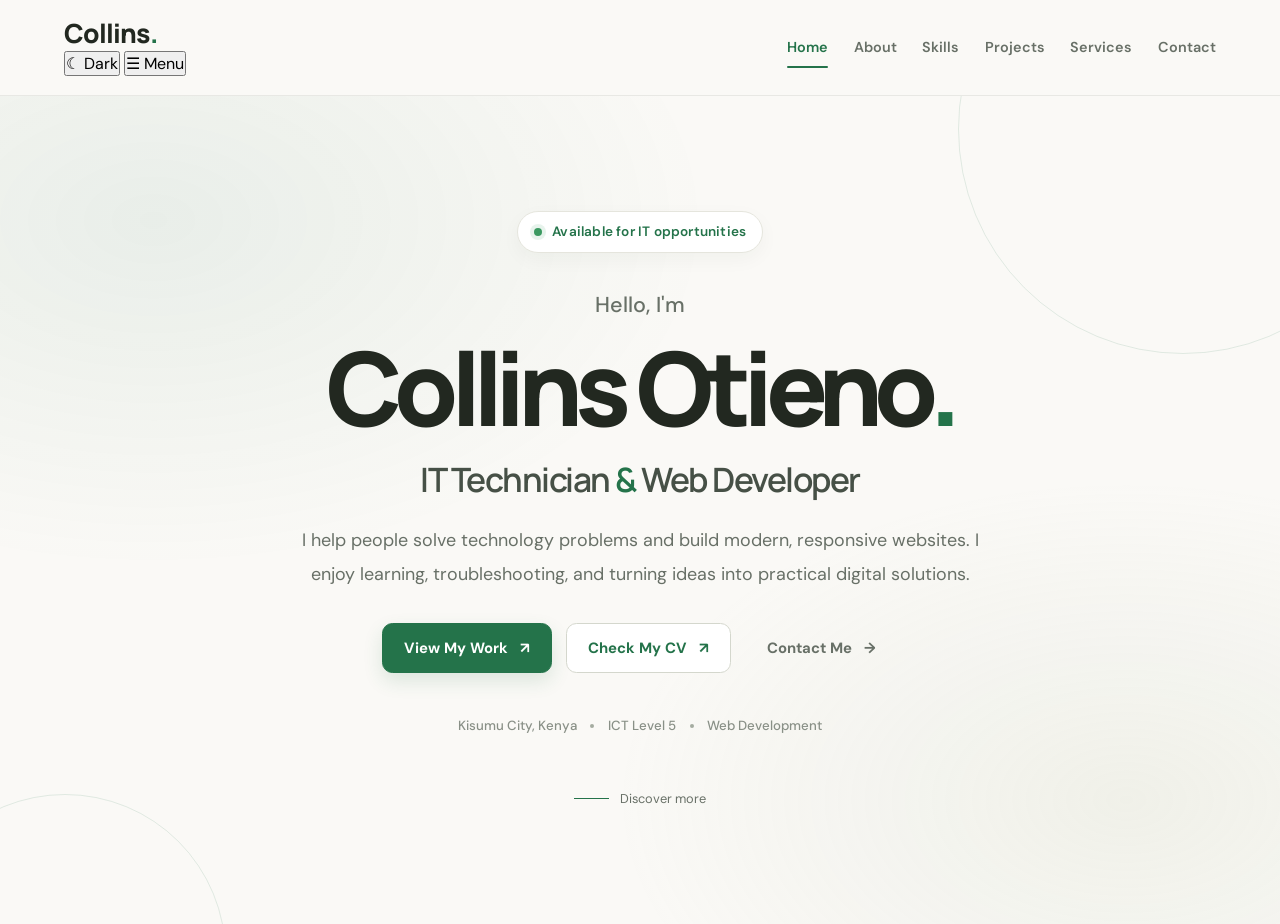
==== commit e619c3df: "Update print statement from 'Hello' to 'Goodbye'" ====
--- a/index.html
+++ b/index.html
@@ -1,747 +1,754 @@
-<!DOCTYPE html>
-<html lang="en">
-
-<head>
-  <meta charset="UTF-8">
-  <meta name="viewport" content="width=device-width, initial-scale=1.0">
-  <meta name="theme-color" content="#faf9f6">
-  <meta name="description" content="Collins Otieno is an IT Technician and Web Developer based in Kisumu, Kenya, providing IT support, digital services, and responsive website development.">
-
-  <title>Collins Otieno | IT Technician & Web Developer</title>
-
-  <link rel="preconnect" href="https://fonts.googleapis.com">
-  <link rel="preconnect" href="https://fonts.gstatic.com" crossorigin>
-  <link href="https://fonts.googleapis.com/css2?family=DM+Sans:wght@400;500;600;700&family=Manrope:wght@400;500;600;700;800&display=swap" rel="stylesheet">
-
-  <link rel="stylesheet" href="style.css">
-  <script src="script.js" defer></script>
-</head>
-
-<body>
-
-  <!-- Navigation -->
-  <nav aria-label="Main navigation">
-    <a href="#home" class="logo">Collins<span>.</span></a>
-
-    <div class="nav-links">
-      <a href="#home">Home</a>
-      <a href="#about">About</a>
-      <a href="#skills">Skills</a>
-      <a href="#projects">Projects</a>
-      <a href="#services">Services</a>
-      <a href="#contact">Contact</a>
-    </div>
-  </nav>
-
-  <main>
-
-    <!-- Home / Hero -->
-    <section id="home" class="view-active">
-      <div class="hero-content">
-
-        <p class="hero-intro">
-          <span class="status-dot"></span>
-          Available for IT opportunities
-        </p>
-
-        <p class="hero-greeting">Hello, I'm</p>
-
-        <h1>Collins Otieno<span>.</span></h1>
-
-        <h2>IT Technician <span>&amp;</span> Web Developer</h2>
-
-        <p class="hero-description">
-          I help people solve technology problems and build modern,
-          responsive websites. I enjoy learning, troubleshooting,
-          and turning ideas into practical digital solutions.
-        </p>
-
-        <div class="hero-buttons">
-          <a href="#projects" class="button button-primary">
-            View My Work <span aria-hidden="true">↗</span>
-          </a>
-
-          <a
-            href="Collins-Otieno-CV.pdf"
-            class="button button-outline"
-            target="_blank"
-            rel="noopener noreferrer"
-          >
-            Check My CV <span aria-hidden="true">↗</span>
-          </a>
-
-          <a href="#contact" class="button button-text">
-            Contact Me <span aria-hidden="true">→</span>
-          </a>
-        </div>
-
-        <div class="hero-meta">
-          <span>Kisumu City, Kenya</span>
-          <span class="meta-divider" aria-hidden="true"></span>
-          <span>ICT Level 5</span>
-          <span class="meta-divider" aria-hidden="true"></span>
-          <span>Web Development</span>
-        </div>
-
-        <a href="#about" class="scroll-indicator">
-          <span class="scroll-line" aria-hidden="true"></span>
-          Discover more
-        </a>
-
-      </div>
-    </section>
-
-    <!-- About -->
-    <section id="about" class="page-section view-hidden">
-      <div class="section-container about-content">
-
-        <p class="section-label">ABOUT ME</p>
-        <h2 class="section-heading">Technology with a purpose.</h2>
-
-        <div class="about-intro">
-
-          <div class="profile-picture-wrapper">
-            <img
-              src="images/profile.jpg"
-              alt="Collins Otieno"
-              class="profile-picture profile-main"
-              loading="lazy"
-            >
-
-            <img
-              src="images/profile-hover.jpg"
-              alt=""
-              aria-hidden="true"
-              class="profile-picture profile-hover"
-              loading="lazy"
-            >
-          </div>
-
-          <div class="about-intro-text">
-            <h3>Who I Am</h3>
-
-            <p class="about-description">
-              I am Collins Otieno, an aspiring IT Technician and Web
-              Developer based in Kisumu City, Kisumu County, Kenya.
-              I have a background in ICT and practical experience with
-              software support, digital services, and technology
-              solutions. I am passionate about technology,
-              problem-solving, and creating useful digital solutions
-              that make everyday tasks easier.
-            </p>
-
-            <p class="about-description about-description-extra">
-              I continue to strengthen my skills through hands-on
-              practice, technical learning, and web development projects.
-              My goal is to grow into a dependable IT professional who
-              can support users and create effective digital experiences.
-            </p>
-          </div>
-
-        </div>
-
-        <div class="about-highlights">
-
-          <article class="highlight">
-            <span class="card-number">01</span>
-            <h3>IT Support</h3>
-            <p>
-              Helping users troubleshoot software issues and find
-              practical solutions to everyday technology problems.
-            </p>
-          </article>
-
-          <article class="highlight">
-            <span class="card-number">02</span>
-            <h3>Web Development</h3>
-            <p>
-              Building responsive websites with clean layouts,
-              accessible structure, and modern HTML and CSS.
-            </p>
-          </article>
-
-          <article class="highlight">
-            <span class="card-number">03</span>
-            <h3>Practical Experience</h3>
-            <p>
-              Developing useful skills through ICT training, personal
-              projects, and digital service experience.
-            </p>
-          </article>
-
-        </div>
-
-        <div class="about-details">
-
-          <div>
-            <span>Location</span>
-            <strong>Kisumu City, Kenya</strong>
-          </div>
-
-          <div>
-            <span>Education</span>
-            <strong>ICT Certificate / Level 5</strong>
-          </div>
-
-          <div>
-            <span>Career Goal</span>
-            <strong>IT Technician &amp; Web Developer</strong>
-          </div>
-
-        </div>
-
-      </div>
-
-      
-<!-- Certificates -->
-<div class="certificates-section" id="certificates">
-    <h3>My Certificates</h3>
-    <p class="certificates-intro">
-        Certificates and training that support my ICT
-        and web development skills.
-    </p>
-
-    <div class="certificates-container">
-
-        <!-- freeCodeCamp Certificate -->
-        <div class="certificate-card">
-            <div class="certificate-placeholder">
-                <span>freeCodeCamp</span>
-            </div>
-
-            <h4>freeCodeCamp Certificate</h4>
-            <p>
-                Web development learning and practical coding
-                projects through freeCodeCamp.
-            </p>
-          
-<a
-    href="https://www.freecodecamp.org/certification/ut-f/responsive-web-design-v9"
-    class="certificate-button"
-    target="_blank"
-    rel="noopener noreferrer"
->
-    View Certificate
-</a>
-
-        </div>
-
-        <!-- ACWICT Certificate -->
-        <div class="certificate-card">
-            <div class="certificate-placeholder">
-                <span>ACWICT</span>
-            </div>
-
-            <h4>ACWICT Certificate</h4>
-            <p>
-                ICT training and device repair skills.
-            </p>
-            <span class="certificate-status">Certificate image to be added</span>
-        </div>
-
-    </div>
-</div>
-
-
-  
-    </section>
-
-    <!-- Skills -->
-    <section id="skills" class="page-section view-hidden">
-      <div class="section-container skills-content">
-
-        <p class="section-label">MY SKILLS</p>
-        <h2 class="section-heading">What I can do.</h2>
-
-        <p class="section-description">
-          I have developed practical ICT skills through training,
-          personal projects, and hands-on digital service experience.
-        </p>
-
-        <div class="skills-grid">
-
-          <article class="skill-card">
-            <span class="card-number">01</span>
-            <h3>IT Support &amp; Troubleshooting</h3>
-            <ul>
-              <li>Software troubleshooting</li>
-              <li>Computer support</li>
-              <li>Software updates</li>
-              <li>Basic bug fixing</li>
-              <li>System maintenance</li>
-            </ul>
-          </article>
-
-          <article class="skill-card">
-            <span class="card-number">02</span>
-            <h3>Web Development</h3>
-            <ul>
-              <li>HTML</li>
-              <li>CSS</li>
-              <li>Responsive web design</li>
-              <li>CSS Grid</li>
-              <li>Flexbox</li>
-            </ul>
-          </article>
-
-          <article class="skill-card">
-            <span class="card-number">03</span>
-            <h3>Device &amp; Software Support</h3>
-            <ul>
-              <li>Phone software support</li>
-              <li>Software updates</li>
-              <li>Junk file cleaning</li>
-              <li>Password recovery assistance</li>
-              <li>General device support</li>
-            </ul>
-          </article>
-
-          <article class="skill-card">
-            <span class="card-number">04</span>
-            <h3>Digital &amp; Cyber Services</h3>
-            <ul>
-              <li>Printing and photocopying</li>
-              <li>KRA online services</li>
-              <li>KUCCPS services</li>
-              <li>HELB application assistance</li>
-              <li>General digital services</li>
-            </ul>
-          </article>
-
-        </div>
-      </div>
-    </section>
-
-    <!-- Projects -->
-    <section id="projects" class="page-section view-hidden">
-      <div class="section-container projects-content">
-
-        <p class="section-label">MY PROJECTS</p>
-        <h2 class="section-heading">Things I've built.</h2>
-
-        <p class="section-description">
-          These projects demonstrate my growing experience with HTML,
-          CSS, responsive layouts, animation, and accessible web design.
-        </p>
-
-        <div class="projects-grid">
-
-          <article class="project-card">
-            <div class="project-image preview-penguin">
-              <span class="preview-index">PROJECT 01</span>
-              <div class="project-preview-title">CSS Penguin</div>
-              <span class="preview-caption">Illustration &amp; animation</span>
-            </div>
-
-            <div class="project-info">
-              <h3>CSS Penguin</h3>
-              <p>
-                A creative illustration built with HTML and CSS using
-                custom shapes, gradients, and interactive effects.
-              </p>
-
-              <div class="project-tech">
-                <span>HTML</span>
-                <span>CSS</span>
-                <span>Animation</span>
-              </div>
-
-              <div class="project-buttons">
-                <a href="Projects/penguin/index.html" target="_blank" rel="noopener noreferrer">View Project ↗</a>
-                <a href="Projects/penguin/source/index.html" target="_blank" rel="noopener noreferrer">Source Code</a>
-              </div>
-            </div>
-          </article>
-
-          <article class="project-card">
-            <div class="project-image preview-magazine">
-              <span class="preview-index">PROJECT 02</span>
-              <div class="project-preview-title">The Magazine</div>
-              <span class="preview-caption">Editorial layout</span>
-            </div>
-
-            <div class="project-info">
-              <h3>Responsive Magazine</h3>
-              <p>
-                A magazine-style layout featuring CSS Grid, responsive
-                typography, flexible columns, and structured content.
-              </p>
-
-              <div class="project-tech">
-                <span>HTML</span>
-                <span>CSS Grid</span>
-                <span>Responsive Design</span>
-              </div>
-
-              <div class="project-buttons">
-                <a href="Projects/magazine/index.html" target="_blank" rel="noopener noreferrer">View Project ↗</a>
-                <a href="Projects/magazine/source/index.html" target="_blank" rel="noopener noreferrer">Source Code</a>
-              </div>
-            </div>
-          </article>
-
-          <article class="project-card">
-            <div class="project-image preview-skyline">
-              <span class="preview-index">PROJECT 03</span>
-              <div class="project-preview-title">City Skyline</div>
-              <span class="preview-caption">CSS visual design</span>
-            </div>
-
-            <div class="project-info">
-              <h3>Responsive City Skyline</h3>
-              <p>
-                A city illustration created with CSS shapes, variables,
-                gradients, and responsive layout techniques.
-              </p>
-
-              <div class="project-tech">
-                <span>HTML</span>
-                <span>CSS</span>
-                <span>CSS Variables</span>
-              </div>
-
-              <div class="project-buttons">
-                <a href="Projects/city-skyline/index.html" target="_blank" rel="noopener noreferrer">View Project ↗</a>
-                <a href="Projects/city-skyline/source/index.html" target="_blank" rel="noopener noreferrer">Source Code</a>
-              </div>
-            </div>
-          </article>
-
-          <article class="project-card">
-            <div class="project-image preview-ferris">
-              <span class="preview-index">PROJECT 04</span>
-              <div class="project-preview-title">Ferris Wheel</div>
-              <span class="preview-caption">Motion &amp; transforms</span>
-            </div>
-
-            <div class="project-info">
-              <h3>Animated Ferris Wheel</h3>
-              <p>
-                An animated CSS illustration demonstrating rotation,
-                transforms, keyframes, and responsive sizing.
-              </p>
-
-              <div class="project-tech">
-                <span>HTML</span>
-                <span>CSS</span>
-                <span>Animation</span>
-              </div>
-
-              <div class="project-buttons">
-                <a href="Projects/ferris-wheel/index.html" target="_blank" rel="noopener noreferrer">View Project ↗</a>
-                <a href="Projects/ferris-wheel/source/index.html" target="_blank" rel="noopener noreferrer">Source Code</a>
-              </div>
-            </div>
-          </article>
-
-          <article class="project-card">
-            <div class="project-image preview-gallery">
-              <span class="preview-index">PROJECT 05</span>
-              <div class="project-preview-title">Photo Gallery</div>
-              <span class="preview-caption">Flexible image layout</span>
-            </div>
-
-            <div class="project-info">
-              <h3>Flexbox Photo Gallery</h3>
-              <p>
-                A responsive gallery demonstrating flexible layouts,
-                wrapping, spacing, and image presentation.
-              </p>
-
-              <div class="project-tech">
-                <span>HTML</span>
-                <span>CSS</span>
-                <span>Flexbox</span>
-              </div>
-
-              <div class="project-buttons">
-                <a href="Projects/photo-gallery/index.html" target="_blank" rel="noopener noreferrer">View Project ↗</a>
-                <a href="Projects/photo-gallery/source/index.html" target="_blank" rel="noopener noreferrer">Source Code</a>
-              </div>
-            </div>
-          </article>
-
-          <article class="project-card">
-            <div class="project-image preview-quiz">
-              <span class="preview-index">PROJECT 06</span>
-              <div class="project-preview-title">Accessibility Quiz</div>
-              <span class="preview-caption">Inclusive web design</span>
-            </div>
-
-            <div class="project-info">
-              <h3>Accessibility Quiz</h3>
-              <p>
-                A quiz interface demonstrating semantic HTML, form
-                controls, accessibility concepts, and responsive styling.
-              </p>
-
-              <div class="project-tech">
-                <span>HTML</span>
-                <span>CSS</span>
-                <span>Accessibility</span>
-              </div>
-
-              <div class="project-buttons">
-                <a href="Projects/accessibility-quiz/index.html" target="_blank" rel="noopener noreferrer">View Project ↗</a>
-                <a href="Projects/accessibility-quiz/source/index.html" target="_blank" rel="noopener noreferrer">Source Code</a>
-              </div>
-            </div>
-          </article>
-
-        </div>
-      </div>
-    </section>
-
-    <!-- Services -->
-    <section id="services" class="page-section view-hidden">
-      <div class="section-container services-content">
-
-        <p class="section-label">WHAT I DO</p>
-        <h2 class="section-heading">My services.</h2>
-
-        <p class="section-description">
-          Practical IT and digital services that help individuals
-          and businesses solve technical problems and work efficiently.
-        </p>
-
-        <div class="services-grid">
-
-          <article class="service-card">
-            <span class="service-icon" aria-hidden="true">01</span>
-            <h3>IT Support</h3>
-            <p>
-              Computer troubleshooting, software installation,
-              updates, system maintenance, and technical assistance.
-            </p>
-          </article>
-
-          <article class="service-card">
-            <span class="service-icon" aria-hidden="true">02</span>
-            <h3>Phone Software Support</h3>
-            <p>
-              Software updates, troubleshooting, junk file cleaning,
-              and general phone software assistance.
-            </p>
-          </article>
-
-          <article class="service-card">
-            <span class="service-icon" aria-hidden="true">03</span>
-            <h3>Web Development</h3>
-            <p>
-              Responsive websites built with HTML and CSS, focusing
-              on clear layouts and user-friendly experiences.
-            </p>
-          </article>
-
-          <article class="service-card">
-            <span class="service-icon" aria-hidden="true">04</span>
-            <h3>Cyber &amp; Digital Services</h3>
-            <p>
-              Printing, photocopying, online applications, document
-              support, and everyday digital services.
-            </p>
-          </article>
-
-          <article class="service-card">
-            <span class="service-icon" aria-hidden="true">05</span>
-            <h3>Wi-Fi &amp; Network Support</h3>
-            <p>
-              Basic Wi-Fi setup, connectivity troubleshooting, and
-              assistance with common network problems.
-            </p>
-          </article>
-
-          <article class="service-card">
-            <span class="service-icon" aria-hidden="true">06</span>
-            <h3>Gaming &amp; Digital Entertainment</h3>
-            <p>
-              PlayStation gaming services and digital entertainment
-              solutions for customers.
-            </p>
-          </article>
-
-        </div>
-      </div>
-    </section>
-
-    <!-- Contact -->
-    <section id="contact" class="page-section view-hidden">
-      <div class="section-container contact-content">
-
-        <p class="section-label">GET IN TOUCH</p>
-        <h2 class="section-heading">Let's work together.</h2>
-
-        <p class="section-description">
-          Have a project, technical problem, or opportunity to discuss?
-          Get in touch and let's start a conversation.
-        </p>
-
-        <div class="contact-grid">
-
-          <div class="contact-info">
-
-            <article class="contact-item">
-              <span class="contact-symbol" aria-hidden="true">@</span>
-              <div>
-                <h3>Email</h3>
-                <a href="mailto:walkercollinsotieno@gmail.com">
-                  walkercollinsotieno@gmail.com
-                </a>
-              </div>
-            </article>
-
-            <article class="contact-item">
-              <span class="contact-symbol" aria-hidden="true">+</span>
-              <div>
-                <h3>Phone</h3>
-                <a href="tel:+254736106705">+254 736 106 705</a>
-              </div>
-            </article>
-
-            <article class="contact-item">
-              <span class="contact-symbol" aria-hidden="true">⌖</span>
-              <div>
-                <h3>Location</h3>
-                <p>Kisumu City, Kisumu County, Kenya</p>
-              </div>
-            </article>
-
-            <div class="lets-connect">
-              <h3>Find me online</h3>
-
-              <div class="connect-links">
-                <a href="https://github.com/walkercollinsotieno-prog" target="_blank" rel="noopener noreferrer">GitHub ↗</a>
-                <a href="https://www.linkedin.com/in/collins-oluoch-3b44a7343" target="_blank" rel="noopener noreferrer">LinkedIn ↗</a>
-                <a href="https://wa.me/254736106705" target="_blank" rel="noopener noreferrer">WhatsApp ↗</a>
-                <a href="mailto:walkercollinsotieno@gmail.com">Email ↗</a>
-              </div>
-            </div>
-
-          </div>
-
-          <div class="contact-forms">
-
-            <form class="contact-form" id="contact-form">
-              <h3>Send me a message</h3>
-
-              <p class="form-description">
-                Fill in your details to prepare a message in your email app.
-              </p>
-
-              <label for="contact-name">Your Name</label>
-              <input
-                type="text"
-                id="contact-name"
-                name="name"
-                placeholder="Enter your name"
-                autocomplete="name"
-                required
-              >
-
-              <label for="contact-email">Your Email</label>
-              <input
-                type="email"
-                id="contact-email"
-                name="email"
-                placeholder="Enter your email"
-                autocomplete="email"
-                required
-              >
-
-              <label for="contact-message">Your Message</label>
-              <textarea
-                id="contact-message"
-                name="message"
-                rows="5"
-                placeholder="How can I help you?"
-                required
-              ></textarea>
-
-              <button type="submit" class="button button-primary">
-                Prepare Email <span aria-hidden="true">↗</span>
-              </button>
-
-              <p class="form-status" id="contact-status" aria-live="polite"></p>
-            </form>
-
-            <form class="comment-section" id="comment-form">
-              <h3>Leave a Comment</h3>
-
-              <p class="form-description">
-                Have a question, suggestion, or feedback? Prepare a comment
-                using the form below.
-              </p>
-
-              <label for="comment-name">Your Name</label>
-              <input
-                type="text"
-                id="comment-name"
-                name="comment-name"
-                placeholder="Enter your name"
-                autocomplete="name"
-                required
-              >
-
-              <label for="comment-email">Your Email</label>
-              <input
-                type="email"
-                id="comment-email"
-                name="comment-email"
-                placeholder="Enter your email"
-                autocomplete="email"
-                required
-              >
-
-              <label for="comment-message">Your Comment</label>
-              <textarea
-                id="comment-message"
-                name="comment-message"
-                rows="4"
-                placeholder="Write your comment..."
-                required
-              ></textarea>
-
-              <button type="submit" class="button button-outline">
-                Prepare Comment <span aria-hidden="true">↗</span>
-              </button>
-
-              <p class="form-status" id="comment-status" aria-live="polite"></p>
-            </form>
-
-          </div>
-
-        </div>
-      </div>
-    </section>
-
-  </main>
-
-  <!-- Footer: visible when Contact is selected -->
-  <footer id="footer" class="view-hidden">
-    <div class="footer-content">
-
-      <div class="footer-info">
-        <a href="#home" class="footer-logo">Collins<span>.</span></a>
-        <p>IT Technician &amp; Web Developer</p>
-        <p>Kisumu City, Kisumu County, Kenya</p>
-      </div>
-
-      <div class="footer-links">
-        <a href="#home">Home</a>
-        <a href="#about">About</a>
-        <a href="#skills">Skills</a>
-        <a href="#projects">Projects</a>
-        <a href="#services">Services</a>
-        <a href="#contact">Contact</a>
-      </div>
-
-      <div class="footer-bottom">
-        <p>&copy; 2026 Collins Otieno. All rights reserved.</p>
-        <a href="#home">Back to Home ↑</a>
-      </div>
-
-    </div>
-  </footer>
-
-</body>
-</html>+<!DOCTYPE html>
+<html lang="en">
+
+<head>
+  <meta charset="UTF-8">
+  <meta name="viewport" content="width=device-width, initial-scale=1.0">
+  <meta name="theme-color" content="#faf9f6">
+  <meta name="description" content="Collins Otieno is an IT Technician and Web Developer based in Kisumu, Kenya, providing IT support, digital services, and responsive website development.">
+
+  <title>Collins Otieno | IT Technician & Web Developer</title>
+
+  <link rel="preconnect" href="https://fonts.googleapis.com">
+  <link rel="preconnect" href="https://fonts.gstatic.com" crossorigin>
+  <link href="https://fonts.googleapis.com/css2?family=DM+Sans:wght@400;500;600;700&family=Manrope:wght@400;500;600;700;800&display=swap" rel="stylesheet">
+
+  <link rel="stylesheet" href="style.css">
+  <script src="script.js" defer></script>
+</head>
+
+<body>
+
+  <!-- Navigation -->
+  <nav aria-label="Main navigation">
+    <div class="nav-header">
+      <a href="#home" class="logo">Collins<span>.</span></a>
+
+      <div class="nav-controls">
+        <button type="button" id="theme-toggle" class="theme-toggle" aria-label="Switch to dark theme" aria-pressed="false">☾ Dark</button>
+        <button type="button" id="nav-toggle" class="nav-toggle" aria-controls="primary-navigation" aria-expanded="false" aria-label="Open navigation menu">☰ Menu</button>
+      </div>
+    </div>
+
+    <div class="nav-links" id="primary-navigation">
+      <a href="#home">Home</a>
+      <a href="#about">About</a>
+      <a href="#skills">Skills</a>
+      <a href="#projects">Projects</a>
+      <a href="#services">Services</a>
+      <a href="#contact">Contact</a>
+    </div>
+  </nav>
+
+  <main>
+
+    <!-- Home / Hero -->
+    <section id="home" class="view-active">
+      <div class="hero-content">
+
+        <p class="hero-intro">
+          <span class="status-dot"></span>
+          Available for IT opportunities
+        </p>
+
+        <p class="hero-greeting">Hello, I'm</p>
+
+        <h1>Collins Otieno<span>.</span></h1>
+
+        <h2>IT Technician <span>&amp;</span> Web Developer</h2>
+
+        <p class="hero-description">
+          I help people solve technology problems and build modern,
+          responsive websites. I enjoy learning, troubleshooting,
+          and turning ideas into practical digital solutions.
+        </p>
+
+        <div class="hero-buttons">
+          <a href="#projects" class="button button-primary">
+            View My Work <span aria-hidden="true">↗</span>
+          </a>
+
+          <a
+            href="Collins-Otieno-CV.pdf"
+            class="button button-outline"
+            target="_blank"
+            rel="noopener noreferrer"
+          >
+            Check My CV <span aria-hidden="true">↗</span>
+          </a>
+
+          <a href="#contact" class="button button-text">
+            Contact Me <span aria-hidden="true">→</span>
+          </a>
+        </div>
+
+        <div class="hero-meta">
+          <span>Kisumu City, Kenya</span>
+          <span class="meta-divider" aria-hidden="true"></span>
+          <span>ICT Level 5</span>
+          <span class="meta-divider" aria-hidden="true"></span>
+          <span>Web Development</span>
+        </div>
+
+        <a href="#about" class="scroll-indicator">
+          <span class="scroll-line" aria-hidden="true"></span>
+          Discover more
+        </a>
+
+      </div>
+    </section>
+
+    <!-- About -->
+    <section id="about" class="page-section view-hidden">
+      <div class="section-container about-content">
+
+        <p class="section-label">ABOUT ME</p>
+        <h2 class="section-heading">Technology with a purpose.</h2>
+
+        <div class="about-intro">
+
+          <div class="profile-picture-wrapper">
+            <img
+              src="images/profile.jpg"
+              alt="Collins Otieno"
+              class="profile-picture profile-main"
+              loading="lazy"
+            >
+
+            <img
+              src="images/profile-hover.jpg"
+              alt=""
+              aria-hidden="true"
+              class="profile-picture profile-hover"
+              loading="lazy"
+            >
+          </div>
+
+          <div class="about-intro-text">
+            <h3>Who I Am</h3>
+
+            <p class="about-description">
+              I am Collins Otieno, an aspiring IT Technician and Web
+              Developer based in Kisumu City, Kisumu County, Kenya.
+              I have a background in ICT and practical experience with
+              software support, digital services, and technology
+              solutions. I am passionate about technology,
+              problem-solving, and creating useful digital solutions
+              that make everyday tasks easier.
+            </p>
+
+            <p class="about-description about-description-extra">
+              I continue to strengthen my skills through hands-on
+              practice, technical learning, and web development projects.
+              My goal is to grow into a dependable IT professional who
+              can support users and create effective digital experiences.
+            </p>
+          </div>
+
+        </div>
+
+        <div class="about-highlights">
+
+          <article class="highlight">
+            <span class="card-number">01</span>
+            <h3>IT Support</h3>
+            <p>
+              Helping users troubleshoot software issues and find
+              practical solutions to everyday technology problems.
+            </p>
+          </article>
+
+          <article class="highlight">
+            <span class="card-number">02</span>
+            <h3>Web Development</h3>
+            <p>
+              Building responsive websites with clean layouts,
+              accessible structure, and modern HTML and CSS.
+            </p>
+          </article>
+
+          <article class="highlight">
+            <span class="card-number">03</span>
+            <h3>Practical Experience</h3>
+            <p>
+              Developing useful skills through ICT training, personal
+              projects, and digital service experience.
+            </p>
+          </article>
+
+        </div>
+
+        <div class="about-details">
+
+          <div>
+            <span>Location</span>
+            <strong>Kisumu City, Kenya</strong>
+          </div>
+
+          <div>
+            <span>Education</span>
+            <strong>ICT Certificate / Level 5</strong>
+          </div>
+
+          <div>
+            <span>Career Goal</span>
+            <strong>IT Technician &amp; Web Developer</strong>
+          </div>
+
+        </div>
+
+      </div>
+
+      
+<!-- Certificates -->
+<div class="certificates-section" id="certificates">
+    <h3>My Certificates</h3>
+    <p class="certificates-intro">
+        Certificates and training that support my ICT
+        and web development skills.
+    </p>
+
+    <div class="certificates-container">
+
+        <!-- freeCodeCamp Certificate -->
+        <div class="certificate-card">
+            <div class="certificate-placeholder">
+                <span>freeCodeCamp</span>
+            </div>
+
+            <h4>freeCodeCamp Certificate</h4>
+            <p>
+                Web development learning and practical coding
+                projects through freeCodeCamp.
+            </p>
+          
+<a
+    href="https://www.freecodecamp.org/certification/ut-f/responsive-web-design-v9"
+    class="certificate-button"
+    target="_blank"
+    rel="noopener noreferrer"
+>
+    View Certificate
+</a>
+
+        </div>
+
+        <!-- ACWICT Certificate -->
+        <div class="certificate-card">
+            <div class="certificate-placeholder">
+                <span>ACWICT</span>
+            </div>
+
+            <h4>ACWICT Certificate</h4>
+            <p>
+                ICT training and device repair skills.
+            </p>
+            <span class="certificate-status">Certificate image to be added</span>
+        </div>
+
+    </div>
+</div>
+
+
+  
+    </section>
+
+    <!-- Skills -->
+    <section id="skills" class="page-section view-hidden">
+      <div class="section-container skills-content">
+
+        <p class="section-label">MY SKILLS</p>
+        <h2 class="section-heading">What I can do.</h2>
+
+        <p class="section-description">
+          I have developed practical ICT skills through training,
+          personal projects, and hands-on digital service experience.
+        </p>
+
+        <div class="skills-grid">
+
+          <article class="skill-card">
+            <span class="card-number">01</span>
+            <h3>IT Support &amp; Troubleshooting</h3>
+            <ul>
+              <li>Software troubleshooting</li>
+              <li>Computer support</li>
+              <li>Software updates</li>
+              <li>Basic bug fixing</li>
+              <li>System maintenance</li>
+            </ul>
+          </article>
+
+          <article class="skill-card">
+            <span class="card-number">02</span>
+            <h3>Web Development</h3>
+            <ul>
+              <li>HTML</li>
+              <li>CSS</li>
+              <li>Responsive web design</li>
+              <li>CSS Grid</li>
+              <li>Flexbox</li>
+            </ul>
+          </article>
+
+          <article class="skill-card">
+            <span class="card-number">03</span>
+            <h3>Device &amp; Software Support</h3>
+            <ul>
+              <li>Phone software support</li>
+              <li>Software updates</li>
+              <li>Junk file cleaning</li>
+              <li>Password recovery assistance</li>
+              <li>General device support</li>
+            </ul>
+          </article>
+
+          <article class="skill-card">
+            <span class="card-number">04</span>
+            <h3>Digital &amp; Cyber Services</h3>
+            <ul>
+              <li>Printing and photocopying</li>
+              <li>KRA online services</li>
+              <li>KUCCPS services</li>
+              <li>HELB application assistance</li>
+              <li>General digital services</li>
+            </ul>
+          </article>
+
+        </div>
+      </div>
+    </section>
+
+    <!-- Projects -->
+    <section id="projects" class="page-section view-hidden">
+      <div class="section-container projects-content">
+
+        <p class="section-label">MY PROJECTS</p>
+        <h2 class="section-heading">Things I've built.</h2>
+
+        <p class="section-description">
+          These projects demonstrate my growing experience with HTML,
+          CSS, responsive layouts, animation, and accessible web design.
+        </p>
+
+        <div class="projects-grid">
+
+          <article class="project-card">
+            <div class="project-image preview-penguin">
+              <span class="preview-index">PROJECT 01</span>
+              <div class="project-preview-title">CSS Penguin</div>
+              <span class="preview-caption">Illustration &amp; animation</span>
+            </div>
+
+            <div class="project-info">
+              <h3>CSS Penguin</h3>
+              <p>
+                A creative illustration built with HTML and CSS using
+                custom shapes, gradients, and interactive effects.
+              </p>
+
+              <div class="project-tech">
+                <span>HTML</span>
+                <span>CSS</span>
+                <span>Animation</span>
+              </div>
+
+              <div class="project-buttons">
+                <a href="Projects/penguin/index.html" target="_blank" rel="noopener noreferrer">View Project ↗</a>
+                <a href="Projects/penguin/source/index.html" target="_blank" rel="noopener noreferrer">Source Code</a>
+              </div>
+            </div>
+          </article>
+
+          <article class="project-card">
+            <div class="project-image preview-magazine">
+              <span class="preview-index">PROJECT 02</span>
+              <div class="project-preview-title">The Magazine</div>
+              <span class="preview-caption">Editorial layout</span>
+            </div>
+
+            <div class="project-info">
+              <h3>Responsive Magazine</h3>
+              <p>
+                A magazine-style layout featuring CSS Grid, responsive
+                typography, flexible columns, and structured content.
+              </p>
+
+              <div class="project-tech">
+                <span>HTML</span>
+                <span>CSS Grid</span>
+                <span>Responsive Design</span>
+              </div>
+
+              <div class="project-buttons">
+                <a href="Projects/magazine/index.html" target="_blank" rel="noopener noreferrer">View Project ↗</a>
+                <a href="Projects/magazine/source/index.html" target="_blank" rel="noopener noreferrer">Source Code</a>
+              </div>
+            </div>
+          </article>
+
+          <article class="project-card">
+            <div class="project-image preview-skyline">
+              <span class="preview-index">PROJECT 03</span>
+              <div class="project-preview-title">City Skyline</div>
+              <span class="preview-caption">CSS visual design</span>
+            </div>
+
+            <div class="project-info">
+              <h3>Responsive City Skyline</h3>
+              <p>
+                A city illustration created with CSS shapes, variables,
+                gradients, and responsive layout techniques.
+              </p>
+
+              <div class="project-tech">
+                <span>HTML</span>
+                <span>CSS</span>
+                <span>CSS Variables</span>
+              </div>
+
+              <div class="project-buttons">
+                <a href="Projects/city-skyline/index.html" target="_blank" rel="noopener noreferrer">View Project ↗</a>
+                <a href="Projects/city-skyline/source/index.html" target="_blank" rel="noopener noreferrer">Source Code</a>
+              </div>
+            </div>
+          </article>
+
+          <article class="project-card">
+            <div class="project-image preview-ferris">
+              <span class="preview-index">PROJECT 04</span>
+              <div class="project-preview-title">Ferris Wheel</div>
+              <span class="preview-caption">Motion &amp; transforms</span>
+            </div>
+
+            <div class="project-info">
+              <h3>Animated Ferris Wheel</h3>
+              <p>
+                An animated CSS illustration demonstrating rotation,
+                transforms, keyframes, and responsive sizing.
+              </p>
+
+              <div class="project-tech">
+                <span>HTML</span>
+                <span>CSS</span>
+                <span>Animation</span>
+              </div>
+
+              <div class="project-buttons">
+                <a href="Projects/ferris-wheel/index.html" target="_blank" rel="noopener noreferrer">View Project ↗</a>
+                <a href="Projects/ferris-wheel/source/index.html" target="_blank" rel="noopener noreferrer">Source Code</a>
+              </div>
+            </div>
+          </article>
+
+          <article class="project-card">
+            <div class="project-image preview-gallery">
+              <span class="preview-index">PROJECT 05</span>
+              <div class="project-preview-title">Photo Gallery</div>
+              <span class="preview-caption">Flexible image layout</span>
+            </div>
+
+            <div class="project-info">
+              <h3>Flexbox Photo Gallery</h3>
+              <p>
+                A responsive gallery demonstrating flexible layouts,
+                wrapping, spacing, and image presentation.
+              </p>
+
+              <div class="project-tech">
+                <span>HTML</span>
+                <span>CSS</span>
+                <span>Flexbox</span>
+              </div>
+
+              <div class="project-buttons">
+                <a href="Projects/photo-gallery/index.html" target="_blank" rel="noopener noreferrer">View Project ↗</a>
+                <a href="Projects/photo-gallery/source/index.html" target="_blank" rel="noopener noreferrer">Source Code</a>
+              </div>
+            </div>
+          </article>
+
+          <article class="project-card">
+            <div class="project-image preview-quiz">
+              <span class="preview-index">PROJECT 06</span>
+              <div class="project-preview-title">Accessibility Quiz</div>
+              <span class="preview-caption">Inclusive web design</span>
+            </div>
+
+            <div class="project-info">
+              <h3>Accessibility Quiz</h3>
+              <p>
+                A quiz interface demonstrating semantic HTML, form
+                controls, accessibility concepts, and responsive styling.
+              </p>
+
+              <div class="project-tech">
+                <span>HTML</span>
+                <span>CSS</span>
+                <span>Accessibility</span>
+              </div>
+
+              <div class="project-buttons">
+                <a href="Projects/accessibility-quiz/index.html" target="_blank" rel="noopener noreferrer">View Project ↗</a>
+                <a href="Projects/accessibility-quiz/source/index.html" target="_blank" rel="noopener noreferrer">Source Code</a>
+              </div>
+            </div>
+          </article>
+
+        </div>
+      </div>
+    </section>
+
+    <!-- Services -->
+    <section id="services" class="page-section view-hidden">
+      <div class="section-container services-content">
+
+        <p class="section-label">WHAT I DO</p>
+        <h2 class="section-heading">My services.</h2>
+
+        <p class="section-description">
+          Practical IT and digital services that help individuals
+          and businesses solve technical problems and work efficiently.
+        </p>
+
+        <div class="services-grid">
+
+          <article class="service-card">
+            <span class="service-icon" aria-hidden="true">01</span>
+            <h3>IT Support</h3>
+            <p>
+              Computer troubleshooting, software installation,
+              updates, system maintenance, and technical assistance.
+            </p>
+          </article>
+
+          <article class="service-card">
+            <span class="service-icon" aria-hidden="true">02</span>
+            <h3>Phone Software Support</h3>
+            <p>
+              Software updates, troubleshooting, junk file cleaning,
+              and general phone software assistance.
+            </p>
+          </article>
+
+          <article class="service-card">
+            <span class="service-icon" aria-hidden="true">03</span>
+            <h3>Web Development</h3>
+            <p>
+              Responsive websites built with HTML and CSS, focusing
+              on clear layouts and user-friendly experiences.
+            </p>
+          </article>
+
+          <article class="service-card">
+            <span class="service-icon" aria-hidden="true">04</span>
+            <h3>Cyber &amp; Digital Services</h3>
+            <p>
+              Printing, photocopying, online applications, document
+              support, and everyday digital services.
+            </p>
+          </article>
+
+          <article class="service-card">
+            <span class="service-icon" aria-hidden="true">05</span>
+            <h3>Wi-Fi &amp; Network Support</h3>
+            <p>
+              Basic Wi-Fi setup, connectivity troubleshooting, and
+              assistance with common network problems.
+            </p>
+          </article>
+
+          <article class="service-card">
+            <span class="service-icon" aria-hidden="true">06</span>
+            <h3>Gaming &amp; Digital Entertainment</h3>
+            <p>
+              PlayStation gaming services and digital entertainment
+              solutions for customers.
+            </p>
+          </article>
+
+        </div>
+      </div>
+    </section>
+
+    <!-- Contact -->
+    <section id="contact" class="page-section view-hidden">
+      <div class="section-container contact-content">
+
+        <p class="section-label">GET IN TOUCH</p>
+        <h2 class="section-heading">Let's work together.</h2>
+
+        <p class="section-description">
+          Have a project, technical problem, or opportunity to discuss?
+          Get in touch and let's start a conversation.
+        </p>
+
+        <div class="contact-grid">
+
+          <div class="contact-info">
+
+            <article class="contact-item">
+              <span class="contact-symbol" aria-hidden="true">@</span>
+              <div>
+                <h3>Email</h3>
+                <a href="mailto:walkercollinsotieno@gmail.com">
+                  walkercollinsotieno@gmail.com
+                </a>
+              </div>
+            </article>
+
+            <article class="contact-item">
+              <span class="contact-symbol" aria-hidden="true">+</span>
+              <div>
+                <h3>Phone</h3>
+                <a href="tel:+254736106705">+254 736 106 705</a>
+              </div>
+            </article>
+
+            <article class="contact-item">
+              <span class="contact-symbol" aria-hidden="true">⌖</span>
+              <div>
+                <h3>Location</h3>
+                <p>Kisumu City, Kisumu County, Kenya</p>
+              </div>
+            </article>
+
+            <div class="lets-connect">
+              <h3>Find me online</h3>
+
+              <div class="connect-links">
+                <a href="https://github.com/walkercollinsotieno-prog" target="_blank" rel="noopener noreferrer">GitHub ↗</a>
+                <a href="https://www.linkedin.com/in/collins-oluoch-3b44a7343" target="_blank" rel="noopener noreferrer">LinkedIn ↗</a>
+                <a href="https://wa.me/254736106705" target="_blank" rel="noopener noreferrer">WhatsApp ↗</a>
+                <a href="mailto:walkercollinsotieno@gmail.com">Email ↗</a>
+              </div>
+            </div>
+
+          </div>
+
+          <div class="contact-forms">
+
+            <form class="contact-form" id="contact-form">
+              <h3>Send me a message</h3>
+
+              <p class="form-description">
+                Fill in your details to prepare a message in your email app.
+              </p>
+
+              <label for="contact-name">Your Name</label>
+              <input
+                type="text"
+                id="contact-name"
+                name="name"
+                placeholder="Enter your name"
+                autocomplete="name"
+                required
+              >
+
+              <label for="contact-email">Your Email</label>
+              <input
+                type="email"
+                id="contact-email"
+                name="email"
+                placeholder="Enter your email"
+                autocomplete="email"
+                required
+              >
+
+              <label for="contact-message">Your Message</label>
+              <textarea
+                id="contact-message"
+                name="message"
+                rows="5"
+                placeholder="How can I help you?"
+                required
+              ></textarea>
+
+              <button type="submit" class="button button-primary">
+                Prepare Email <span aria-hidden="true">↗</span>
+              </button>
+
+              <p class="form-status" id="contact-status" aria-live="polite"></p>
+            </form>
+
+            <form class="comment-section" id="comment-form">
+              <h3>Leave a Comment</h3>
+
+              <p class="form-description">
+                Have a question, suggestion, or feedback? Prepare a comment
+                using the form below.
+              </p>
+
+              <label for="comment-name">Your Name</label>
+              <input
+                type="text"
+                id="comment-name"
+                name="comment-name"
+                placeholder="Enter your name"
+                autocomplete="name"
+                required
+              >
+
+              <label for="comment-email">Your Email</label>
+              <input
+                type="email"
+                id="comment-email"
+                name="comment-email"
+                placeholder="Enter your email"
+                autocomplete="email"
+                required
+              >
+
+              <label for="comment-message">Your Comment</label>
+              <textarea
+                id="comment-message"
+                name="comment-message"
+                rows="4"
+                placeholder="Write your comment..."
+                required
+              ></textarea>
+
+              <button type="submit" class="button button-outline">
+                Prepare Comment <span aria-hidden="true">↗</span>
+              </button>
+
+              <p class="form-status" id="comment-status" aria-live="polite"></p>
+            </form>
+
+          </div>
+
+        </div>
+      </div>
+    </section>
+
+  </main>
+
+  <!-- Footer: visible when Contact is selected -->
+  <footer id="footer" class="view-hidden">
+    <div class="footer-content">
+
+      <div class="footer-info">
+        <a href="#home" class="footer-logo">Collins<span>.</span></a>
+        <p>IT Technician &amp; Web Developer</p>
+        <p>Kisumu City, Kisumu County, Kenya</p>
+      </div>
+
+      <div class="footer-links">
+        <a href="#home">Home</a>
+        <a href="#about">About</a>
+        <a href="#skills">Skills</a>
+        <a href="#projects">Projects</a>
+        <a href="#services">Services</a>
+        <a href="#contact">Contact</a>
+      </div>
+
+      <div class="footer-bottom">
+        <p>&copy; 2026 Collins Otieno. All rights reserved.</p>
+        <a href="#home">Back to Home ↑</a>
+      </div>
+
+    </div>
+  </footer>
+
+</body>
+</html>
--- a/style.css
+++ b/style.css
@@ -1,1713 +1,1713 @@
-/* ==============================
-   COLLINS OTIENO PORTFOLIO
-   Clean Light Professional Theme
-============================== */
-
-:root {
-  color-scheme: light;
-
-  --page-bg: #faf9f6;
-  --surface: #ffffff;
-  --surface-soft: #f3f2ed;
-  --surface-green: #edf5ee;
-
-  --text-main: #222820;
-  --text-muted: #687067;
-  --text-soft: #899087;
-
-  --accent: #24734a;
-  --accent-hover: #195b39;
-  --accent-light: #e5f1e8;
-
-  --border: #e5e5dd;
-  --border-strong: #d4d7cd;
-
-  --shadow-sm: 0 0.4rem 1.2rem rgba(31, 40, 31, 0.04);
-  --shadow-md: 0 1rem 2.5rem rgba(31, 40, 31, 0.08);
-  --shadow-lg: 0 1.5rem 3.5rem rgba(31, 40, 31, 0.12);
-
-  --radius-sm: 0.65rem;
-  --radius-md: 1rem;
-  --radius-lg: 1.5rem;
-
-  --font-body: "DM Sans", sans-serif;
-  --font-heading: "Manrope", sans-serif;
-
-  --content-width: 74rem;
-  --page-gutter: clamp(1.25rem, 5vw, 5rem);
-}
-
-/* ==============================
-   RESET AND GLOBAL STYLES
-============================== */
-
-* {
-  margin: 0;
-  padding: 0;
-  box-sizing: border-box;
-}
-
-html {
-  scroll-behavior: smooth;
-  scroll-padding-top: 6rem;
-}
-
-body {
-  min-width: 20rem;
-  min-height: 100vh;
-  font-family: var(--font-body);
-  color: var(--text-main);
-  background: var(--page-bg);
-  line-height: 1.65;
-  -webkit-font-smoothing: antialiased;
-}
-
-body,
-button,
-input,
-textarea {
-  font-family: var(--font-body);
-}
-
-button,
-input,
-textarea {
-  font-size: inherit;
-}
-
-button,
-a {
-  -webkit-tap-highlight-color: transparent;
-}
-
-a {
-  color: inherit;
-}
-
-img {
-  display: block;
-  max-width: 100%;
-}
-
-button,
-input,
-textarea {
-  accent-color: var(--accent);
-}
-
-button:focus-visible,
-a:focus-visible,
-input:focus-visible,
-textarea:focus-visible {
-  outline: 0.18rem solid var(--accent);
-  outline-offset: 0.2rem;
-}
-
-h1,
-h2,
-h3,
-.logo,
-.footer-logo {
-  font-family: var(--font-heading);
-  line-height: 1.2;
-  letter-spacing: -0.035em;
-}
-
-p {
-  overflow-wrap: anywhere;
-}
-
-::selection {
-  color: #ffffff;
-  background: var(--accent);
-}
-
-/* ==============================
-   NAVIGATION
-============================== */
-
-nav {
-  position: sticky;
-  top: 0;
-  z-index: 1000;
-
-  display: flex;
-  align-items: center;
-  justify-content: space-between;
-  gap: 2rem;
-
-  padding: 1.1rem var(--page-gutter);
-
-  background: rgba(250, 249, 246, 0.92);
-  border-bottom: 1px solid rgba(34, 40, 32, 0.08);
-  backdrop-filter: blur(1rem);
-  -webkit-backdrop-filter: blur(1rem);
-}
-
-.logo,
-.footer-logo {
-  display: inline-block;
-  text-decoration: none;
-  font-size: 1.65rem;
-  font-weight: 800;
-  color: var(--text-main);
-  white-space: nowrap;
-}
-
-.logo span,
-.footer-logo span {
-  color: var(--accent);
-}
-
-.nav-links {
-  display: flex;
-  align-items: center;
-  justify-content: flex-end;
-  flex-wrap: wrap;
-  gap: clamp(0.75rem, 2vw, 1.8rem);
-}
-
-.nav-links a {
-  position: relative;
-  padding: 0.3rem 0;
-  text-decoration: none;
-  color: var(--text-muted);
-  font-size: 0.9rem;
-  font-weight: 600;
-  transition: color 0.25s ease;
-}
-
-.nav-links a::after {
-  content: "";
-  position: absolute;
-  left: 0;
-  bottom: -0.25rem;
-  width: 100%;
-  height: 0.12rem;
-  border-radius: 1rem;
-  background: var(--accent);
-  transform: scaleX(0);
-  transform-origin: left;
-  transition: transform 0.25s ease;
-}
-
-.nav-links a:hover,
-.nav-links a[aria-current="page"] {
-  color: var(--accent);
-}
-
-.nav-links a:hover::after,
-.nav-links a[aria-current="page"]::after {
-  transform: scaleX(1);
-}
-
-/* ==============================
-   SECTION SWITCHING
-============================== */
-
-section.view-hidden,
-footer.view-hidden {
-  display: none !important;
-}
-
-section.view-active {
-  display: block;
-  min-height: calc(100vh - 4.5rem);
-}
-
-#home.view-active {
-  display: grid;
-}
-
-.page-section.view-active {
-  display: block;
-}
-
-#footer:not(.view-hidden) {
-  display: block;
-}
-
-/* ==============================
-   HOME / HERO
-============================== */
-
-#home {
-  position: relative;
-  isolation: isolate;
-  overflow: hidden;
-
-  min-height: calc(100vh - 4.5rem);
-  padding: clamp(4rem, 9vw, 8rem) var(--page-gutter);
-
-  place-items: center;
-  text-align: center;
-
-  background:
-    radial-gradient(
-      ellipse at 12% 15%,
-      rgba(36, 115, 74, 0.08),
-      transparent 35%
-    ),
-    radial-gradient(
-      ellipse at 88% 85%,
-      rgba(181, 190, 159, 0.15),
-      transparent 32%
-    ),
-    var(--page-bg);
-}
-
-#home::before,
-#home::after {
-  content: "";
-  position: absolute;
-  z-index: -1;
-  pointer-events: none;
-  border: 1px solid rgba(36, 115, 74, 0.12);
-  border-radius: 50%;
-}
-
-#home::before {
-  width: clamp(14rem, 35vw, 30rem);
-  aspect-ratio: 1;
-  top: -12rem;
-  right: -8rem;
-}
-
-#home::after {
-  width: clamp(10rem, 25vw, 21rem);
-  aspect-ratio: 1;
-  bottom: -12rem;
-  left: -6rem;
-}
-
-.hero-content {
-  width: min(100%, 58rem);
-  margin-inline: auto;
-
-  display: flex;
-  flex-direction: column;
-  align-items: center;
-
-  animation: hero-enter 0.8s ease-out both;
-}
-
-.hero-intro {
-  display: inline-flex;
-  align-items: center;
-  gap: 0.65rem;
-
-  margin-bottom: 2.2rem;
-  padding: 0.55rem 1rem;
-
-  color: var(--accent);
-  background: var(--surface);
-  border: 1px solid var(--border);
-  border-radius: 999px;
-  box-shadow: var(--shadow-sm);
-
-  font-size: 0.85rem;
-  font-weight: 600;
-  letter-spacing: 0.015em;
-}
-
-.status-dot {
-  width: 0.5rem;
-  height: 0.5rem;
-  flex: 0 0 auto;
-  border-radius: 50%;
-  background: #3b9961;
-  box-shadow: 0 0 0 0.25rem rgba(59, 153, 97, 0.12);
-}
-
-.hero-greeting {
-  margin-bottom: 0.5rem;
-  color: var(--text-muted);
-  font-size: clamp(1.1rem, 2.5vw, 1.35rem);
-  font-weight: 500;
-}
-
-.hero-content h1 {
-  margin-bottom: 1rem;
-  font-size: clamp(3rem, 8vw, 6.7rem);
-  font-weight: 800;
-  letter-spacing: -0.075em;
-  line-height: 1.08;
-  color: var(--text-main);
-}
-
-.hero-content h1 span {
-  color: var(--accent);
-}
-
-.hero-content h2 {
-  margin-bottom: 1.5rem;
-  color: #465046;
-  font-size: clamp(1.25rem, 3.2vw, 2.1rem);
-  font-weight: 600;
-  letter-spacing: -0.045em;
-}
-
-.hero-content h2 span {
-  color: var(--accent);
-}
-
-.hero-description {
-  width: min(100%, 43rem);
-  margin-bottom: 2rem;
-  color: var(--text-muted);
-  font-size: clamp(1rem, 1.8vw, 1.12rem);
-  line-height: 1.9;
-}
-
-.hero-buttons {
-  display: flex;
-  justify-content: center;
-  align-items: center;
-  flex-wrap: wrap;
-  gap: 0.85rem;
-}
-
-.button {
-  display: inline-flex;
-  align-items: center;
-  justify-content: center;
-  gap: 0.7rem;
-
-  min-height: 3.15rem;
-  padding: 0.85rem 1.35rem;
-
-  border: 1px solid transparent;
-  border-radius: var(--radius-sm);
-
-  font-size: 0.93rem;
-  font-weight: 700;
-  line-height: 1.3;
-  text-decoration: none;
-  text-align: center;
-  cursor: pointer;
-
-  transition:
-    transform 0.25s ease,
-    background-color 0.25s ease,
-    color 0.25s ease,
-    border-color 0.25s ease,
-    box-shadow 0.25s ease;
-}
-
-.button:hover {
-  transform: translateY(-0.15rem);
-}
-
-.button-primary {
-  color: #ffffff;
-  background: var(--accent);
-  border-color: var(--accent);
-  box-shadow: 0 0.5rem 1.2rem rgba(36, 115, 74, 0.14);
-}
-
-.button-primary:hover {
-  background: var(--accent-hover);
-  border-color: var(--accent-hover);
-  box-shadow: 0 0.7rem 1.5rem rgba(36, 115, 74, 0.2);
-}
-
-.button-outline {
-  color: var(--accent);
-  background: var(--surface);
-  border-color: var(--border-strong);
-}
-
-.button-outline:hover {
-  background: var(--accent-light);
-  border-color: var(--accent);
-}
-
-.button-text {
-  color: var(--text-muted);
-  background: transparent;
-}
-
-.button-text:hover {
-  color: var(--accent);
-  background: var(--surface);
-}
-
-.hero-meta {
-  display: flex;
-  align-items: center;
-  justify-content: center;
-  flex-wrap: wrap;
-  gap: 0.85rem;
-
-  margin-top: 2.6rem;
-
-  color: var(--text-soft);
-  font-size: 0.83rem;
-  font-weight: 500;
-}
-
-.meta-divider {
-  width: 0.25rem;
-  height: 0.25rem;
-  border-radius: 50%;
-  background: #a4aca0;
-}
-
-.scroll-indicator {
-  display: inline-flex;
-  align-items: center;
-  gap: 0.7rem;
-
-  margin-top: 3.2rem;
-
-  color: var(--text-muted);
-  font-size: 0.8rem;
-  text-decoration: none;
-  transition: color 0.2s ease;
-}
-
-.scroll-indicator:hover {
-  color: var(--accent);
-}
-
-.scroll-line {
-  display: inline-block;
-  width: 2.2rem;
-  height: 1px;
-  background: var(--accent);
-}
-
-/* ==============================
-   SHARED SECTION LAYOUT
-============================== */
-
-.page-section {
-  padding: clamp(4rem, 8vw, 7rem) var(--page-gutter);
-  background: var(--page-bg);
-}
-
-.section-container {
-  width: min(100%, var(--content-width));
-  margin-inline: auto;
-}
-
-.section-label {
-  display: inline-block;
-  margin-bottom: 1rem;
-
-  color: var(--accent);
-  font-size: 0.78rem;
-  font-weight: 800;
-  letter-spacing: 0.16em;
-}
-
-.section-heading {
-  margin-bottom: 1.25rem;
-  color: var(--text-main);
-  font-size: clamp(2rem, 5vw, 3.65rem);
-  font-weight: 800;
-  letter-spacing: -0.065em;
-}
-
-.section-description {
-  max-width: 43rem;
-  margin: 0 auto;
-  color: var(--text-muted);
-  font-size: 1.05rem;
-  line-height: 1.85;
-}
-
-.about-content,
-.skills-content,
-.projects-content,
-.services-content,
-.contact-content {
-  text-align: center;
-}
-
-/* ==============================
-   ABOUT SECTION
-============================== */
-
-#about {
-  background:
-    radial-gradient(
-      ellipse at 5% 10%,
-      rgba(36, 115, 74, 0.045),
-      transparent 35%
-    ),
-    var(--page-bg);
-}
-
-.about-intro {
-  display: grid;
-  grid-template-columns: minmax(12rem, 0.75fr) minmax(0, 1.7fr);
-  align-items: center;
-  gap: clamp(2rem, 5vw, 4rem);
-
-  margin-top: 3.5rem;
-  text-align: left;
-}
-
-.profile-picture-wrapper {
-  position: relative;
-  width: clamp(11rem, 22vw, 16rem);
-  aspect-ratio: 1;
-  margin-inline: auto;
-  isolation: isolate;
-  border-radius: 50%;
-}
-
-.profile-picture-wrapper .profile-picture {
-  position: absolute;
-  inset: 0;
-  width: 100%;
-  height: 100%;
-  margin: 0;
-
-  object-fit: cover;
-  border-radius: 50%;
-  border: 0.3rem solid var(--surface);
-  outline: 1px solid var(--border-strong);
-  outline-offset: 0.3rem;
-  box-shadow: var(--shadow-md);
-}
-
-.profile-main {
-  z-index: 1;
-}
-
-.profile-hover {
-  z-index: 2;
-  clip-path: circle(0 at 50% 50%);
-  transition: clip-path 0.12s ease;
-  pointer-events: none;
-}
-
-.about-intro-text h3 {
-  margin-bottom: 1rem;
-  color: var(--text-main);
-  font-size: clamp(1.5rem, 3vw, 2.2rem);
-}
-
-.about-description {
-  max-width: 48rem;
-  margin-bottom: 1rem;
-  color: var(--text-muted);
-  font-size: 1rem;
-  line-height: 1.9;
-}
-
-.about-description-extra {
-  margin-bottom: 0;
-}
-
-.about-highlights {
-  display: grid;
-  grid-template-columns: repeat(3, minmax(0, 1fr));
-  gap: 1.25rem;
-  margin-top: 4rem;
-  text-align: left;
-}
-
-.highlight {
-  padding: clamp(1.4rem, 3vw, 2rem);
-  background: var(--surface);
-  border: 1px solid var(--border);
-  border-radius: var(--radius-md);
-  box-shadow: var(--shadow-sm);
-
-  transition:
-    transform 0.25s ease,
-    box-shadow 0.25s ease,
-    border-color 0.25s ease;
-}
-
-.highlight:hover {
-  transform: translateY(-0.3rem);
-  border-color: #c2d8c7;
-  box-shadow: var(--shadow-md);
-}
-
-.card-number {
-  display: inline-block;
-  margin-bottom: 1.1rem;
-  color: var(--accent);
-  font-size: 0.78rem;
-  font-weight: 800;
-  letter-spacing: 0.1em;
-}
-
-.highlight h3,
-.skill-card h3,
-.project-info h3,
-.service-card h3 {
-  margin-bottom: 0.8rem;
-  color: var(--text-main);
-  font-size: 1.2rem;
-  font-weight: 750;
-  letter-spacing: -0.035em;
-}
-
-.highlight p,
-.service-card p {
-  color: var(--text-muted);
-  font-size: 0.94rem;
-  line-height: 1.8;
-}
-
-.about-details {
-  display: grid;
-  grid-template-columns: repeat(3, minmax(0, 1fr));
-  gap: 1rem;
-  margin-top: 1.25rem;
-}
-
-.about-details > div {
-  display: flex;
-  flex-direction: column;
-  align-items: flex-start;
-  gap: 0.45rem;
-
-  padding: 1.4rem;
-  background: var(--surface-soft);
-  border: 1px solid var(--border);
-  border-radius: var(--radius-sm);
-  text-align: left;
-}
-
-.about-details span {
-  color: var(--text-muted);
-  font-size: 0.76rem;
-  font-weight: 700;
-  letter-spacing: 0.08em;
-  text-transform: uppercase;
-}
-
-.about-details strong {
-  color: var(--text-main);
-  font-size: 0.95rem;
-  line-height: 1.55;
-}
-
-/* ==============================
-   SKILLS
-============================== */
-
-#skills {
-  background: var(--surface);
-}
-
-.skills-grid {
-  display: grid;
-  grid-template-columns: repeat(2, minmax(0, 1fr));
-  gap: 1.25rem;
-  margin-top: 3rem;
-  text-align: left;
-}
-
-.skill-card {
-  padding: clamp(1.5rem, 3vw, 2.2rem);
-  background: var(--page-bg);
-  border: 1px solid var(--border);
-  border-radius: var(--radius-md);
-
-  transition:
-    transform 0.25s ease,
-    box-shadow 0.25s ease,
-    border-color 0.25s ease;
-}
-
-.skill-card:hover {
-  transform: translateY(-0.25rem);
-  border-color: #c2d8c7;
-  box-shadow: var(--shadow-md);
-}
-
-.skill-card ul {
-  padding-left: 1.2rem;
-}
-
-.skill-card li {
-  margin-bottom: 0.55rem;
-  padding-left: 0.15rem;
-  color: var(--text-muted);
-  font-size: 0.95rem;
-  line-height: 1.65;
-}
-
-.skill-card li:last-child {
-  margin-bottom: 0;
-}
-
-.skill-card li::marker {
-  color: var(--accent);
-}
-
-/* ==============================
-   PROJECTS
-============================== */
-
-#projects {
-  background:
-    radial-gradient(
-      ellipse at 100% 0,
-      rgba(36, 115, 74, 0.045),
-      transparent 35%
-    ),
-    var(--page-bg);
-}
-
-.projects-grid {
-  display: grid;
-  grid-template-columns: repeat(2, minmax(0, 1fr));
-  align-items: stretch;
-  gap: 1.5rem;
-  margin-top: 3rem;
-  text-align: left;
-}
-
-.project-card {
-  display: flex;
-  flex-direction: column;
-  min-width: 0;
-  overflow: hidden;
-
-  background: var(--surface);
-  border: 1px solid var(--border);
-  border-radius: var(--radius-lg);
-  box-shadow: var(--shadow-sm);
-
-  transition:
-    transform 0.3s ease,
-    box-shadow 0.3s ease,
-    border-color 0.3s ease;
-}
-
-.project-card:hover {
-  transform: translateY(-0.35rem);
-  border-color: #c9d8ca;
-  box-shadow: var(--shadow-md);
-}
-
-.project-image {
-  position: relative;
-  isolation: isolate;
-  overflow: hidden;
-
-  display: flex;
-  flex-direction: column;
-  align-items: flex-start;
-  justify-content: center;
-  gap: 0.65rem;
-
-  min-height: 13rem;
-  padding: clamp(1.5rem, 4vw, 2.5rem);
-  background: var(--surface-green);
-}
-
-.project-image::after {
-  content: "";
-  position: absolute;
-  z-index: -1;
-  width: 11rem;
-  aspect-ratio: 1;
-  right: -3rem;
-  bottom: -5rem;
-  border: 1px solid rgba(36, 115, 74, 0.2);
-  border-radius: 50%;
-  box-shadow:
-    0 0 0 1.5rem rgba(36, 115, 74, 0.035),
-    0 0 0 3rem rgba(36, 115, 74, 0.025);
-  transition: transform 0.4s ease;
-}
-
-.project-card:hover .project-image::after {
-  transform: scale(1.15);
-}
-
-.preview-magazine {
-  background: #f3eee4;
-}
-
-.preview-skyline {
-  background: #e9eee8;
-}
-
-.preview-ferris {
-  background: #f4e9e1;
-}
-
-.preview-gallery {
-  background: #eaeaf2;
-}
-
-.preview-quiz {
-  background: #edf0e8;
-}
-
-.preview-index {
-  color: var(--accent);
-  font-size: 0.72rem;
-  font-weight: 800;
-  letter-spacing: 0.15em;
-}
-
-.project-preview-title {
-  color: var(--text-main);
-  font-family: var(--font-heading);
-  font-size: clamp(1.7rem, 4vw, 2.55rem);
-  font-weight: 800;
-  letter-spacing: -0.065em;
-  line-height: 1.15;
-}
-
-.preview-caption {
-  color: var(--text-muted);
-  font-size: 0.84rem;
-}
-
-.project-info {
-  display: flex;
-  flex-direction: column;
-  align-items: flex-start;
-  flex: 1;
-  padding: clamp(1.4rem, 3vw, 2rem);
-}
-
-.project-info h3 {
-  font-size: 1.35rem;
-}
-
-.project-info > p {
-  margin-bottom: 1.3rem;
-  color: var(--text-muted);
-  font-size: 0.95rem;
-  line-height: 1.8;
-}
-
-.project-tech {
-  display: flex;
-  flex-wrap: wrap;
-  gap: 0.5rem;
-  margin-bottom: 1.5rem;
-}
-
-.project-tech span {
-  padding: 0.35rem 0.65rem;
-  color: #385a43;
-  background: var(--accent-light);
-  border: 1px solid #d7e7d9;
-  border-radius: 999px;
-  font-size: 0.75rem;
-  font-weight: 700;
-}
-
-.project-buttons {
-  display: flex;
-  flex-wrap: wrap;
-  align-items: center;
-  gap: 0.75rem;
-  margin-top: auto;
-}
-
-.project-buttons a {
-  display: inline-flex;
-  align-items: center;
-  justify-content: center;
-  min-height: 2.65rem;
-  padding: 0.65rem 0.9rem;
-
-  border: 1px solid var(--border-strong);
-  border-radius: var(--radius-sm);
-
-  font-size: 0.82rem;
-  font-weight: 700;
-  line-height: 1.4;
-  text-decoration: none;
-
-  transition:
-    background-color 0.2s ease,
-    color 0.2s ease,
-    border-color 0.2s ease,
-    transform 0.2s ease;
-}
-
-.project-buttons a:first-child {
-  color: #ffffff;
-  background: var(--accent);
-  border-color: var(--accent);
-}
-
-.project-buttons a:first-child:hover {
-  background: var(--accent-hover);
-  transform: translateY(-0.1rem);
-}
-
-.project-buttons a:last-child {
-  color: var(--text-main);
-  background: var(--surface);
-}
-
-.project-buttons a:last-child:hover {
-  color: var(--accent);
-  border-color: var(--accent);
-}
-
-/* ==============================
-   SERVICES
-============================== */
-
-#services {
-  background: var(--surface);
-}
-
-.services-grid {
-  display: grid;
-  grid-template-columns: repeat(3, minmax(0, 1fr));
-  gap: 1.25rem;
-  margin-top: 3rem;
-  text-align: left;
-}
-
-.service-card {
-  padding: clamp(1.4rem, 2.5vw, 1.9rem);
-  background: var(--page-bg);
-  border: 1px solid var(--border);
-  border-radius: var(--radius-md);
-
-  transition:
-    transform 0.25s ease,
-    border-color 0.25s ease,
-    box-shadow 0.25s ease;
-}
-
-.service-card:hover {
-  transform: translateY(-0.3rem);
-  border-color: #c2d8c7;
-  box-shadow: var(--shadow-md);
-}
-
-.service-icon {
-  display: grid;
-  place-items: center;
-  width: 2.8rem;
-  height: 2.8rem;
-  margin-bottom: 1.35rem;
-
-  color: var(--accent);
-  background: var(--accent-light);
-  border: 1px solid #d7e7d9;
-  border-radius: 0.8rem;
-
-  font-size: 0.85rem;
-  font-weight: 800;
-}
-
-.service-card h3 {
-  font-size: 1.1rem;
-}
-
-/* ==============================
-   CONTACT
-============================== */
-
-#contact {
-  background:
-    radial-gradient(
-      ellipse at 0 100%,
-      rgba(36, 115, 74, 0.05),
-      transparent 35%
-    ),
-    var(--page-bg);
-}
-
-.contact-grid {
-  display: grid;
-  grid-template-columns: minmax(0, 0.9fr) minmax(0, 1.2fr);
-  align-items: start;
-  gap: 1.5rem;
-  margin-top: 3rem;
-  text-align: left;
-}
-
-.contact-info {
-  display: flex;
-  flex-direction: column;
-  gap: 1rem;
-}
-
-.contact-item {
-  display: flex;
-  align-items: flex-start;
-  gap: 1rem;
-
-  padding: 1.35rem;
-  background: var(--surface);
-  border: 1px solid var(--border);
-  border-radius: var(--radius-md);
-  box-shadow: var(--shadow-sm);
-}
-
-.contact-symbol {
-  display: grid;
-  place-items: center;
-  flex: 0 0 auto;
-  width: 2.6rem;
-  height: 2.6rem;
-
-  color: var(--accent);
-  background: var(--accent-light);
-  border-radius: 0.75rem;
-
-  font-size: 1.2rem;
-  font-weight: 800;
-}
-
-.contact-item h3 {
-  margin-bottom: 0.3rem;
-  color: var(--text-main);
-  font-size: 1rem;
-}
-
-.contact-item p,
-.contact-item a {
-  color: var(--text-muted);
-  font-size: 0.92rem;
-  line-height: 1.65;
-  overflow-wrap: anywhere;
-}
-
-.contact-item a {
-  text-decoration: none;
-  transition: color 0.2s ease;
-}
-
-.contact-item a:hover {
-  color: var(--accent);
-}
-
-.contact-forms {
-  display: flex;
-  flex-direction: column;
-  gap: 1.25rem;
-  min-width: 0;
-}
-
-.contact-form,
-.comment-section {
-  display: flex;
-  flex-direction: column;
-  gap: 0.7rem;
-
-  min-width: 0;
-  padding: clamp(1.3rem, 3vw, 2rem);
-
-  background: var(--surface);
-  border: 1px solid var(--border);
-  border-radius: var(--radius-md);
-  box-shadow: var(--shadow-sm);
-}
-
-.contact-form h3,
-.comment-section h3 {
-  margin-bottom: 0.1rem;
-  color: var(--text-main);
-  font-size: 1.35rem;
-}
-
-.form-description {
-  margin-bottom: 0.7rem;
-  color: var(--text-muted);
-  font-size: 0.9rem;
-  line-height: 1.7;
-}
-
-.contact-form label,
-.comment-section label {
-  margin-top: 0.35rem;
-  color: var(--text-main);
-  font-size: 0.88rem;
-  font-weight: 700;
-}
-
-.contact-form input,
-.contact-form textarea,
-.comment-section input,
-.comment-section textarea {
-  width: 100%;
-  min-width: 0;
-  padding: 0.85rem 0.95rem;
-
-  color: var(--text-main);
-  background: #fdfdfb;
-  border: 1px solid var(--border-strong);
-  border-radius: var(--radius-sm);
-
-  font-size: 0.95rem;
-  line-height: 1.55;
-
-  outline: none;
-  transition:
-    border-color 0.2s ease,
-    box-shadow 0.2s ease,
-    background-color 0.2s ease;
-}
-
-.contact-form input::placeholder,
-.contact-form textarea::placeholder,
-.comment-section input::placeholder,
-.comment-section textarea::placeholder {
-  color: #92988f;
-}
-
-.contact-form input:focus,
-.contact-form textarea:focus,
-.comment-section input:focus,
-.comment-section textarea:focus {
-  background: #ffffff;
-  border-color: var(--accent);
-  box-shadow: 0 0 0 0.2rem rgba(36, 115, 74, 0.1);
-}
-
-.contact-form textarea,
-.comment-section textarea {
-  resize: vertical;
-}
-
-.contact-form button,
-.comment-section button {
-  align-self: flex-start;
-  margin-top: 0.5rem;
-}
-
-.form-status {
-  color: var(--text-muted);
-  font-size: 0.82rem;
-  line-height: 1.6;
-}
-
-/* ==============================
-   SOCIAL LINKS
-============================== */
-
-.lets-connect {
-  margin-top: 1.5rem;
-  padding: 1.5rem;
-  background: var(--surface-soft);
-  border: 1px solid var(--border);
-  border-radius: var(--radius-md);
-}
-
-.lets-connect h3 {
-  margin-bottom: 1rem;
-  color: var(--text-main);
-  font-size: 1.1rem;
-}
-
-.connect-links {
-  display: flex;
-  flex-wrap: wrap;
-  gap: 0.55rem;
-}
-
-.connect-links a {
-  display: inline-flex;
-  align-items: center;
-  justify-content: center;
-
-  padding: 0.55rem 0.8rem;
-
-  color: var(--text-main);
-  background: var(--surface);
-  border: 1px solid var(--border-strong);
-  border-radius: 999px;
-
-  font-size: 0.8rem;
-  font-weight: 700;
-  text-decoration: none;
-
-  transition:
-    color 0.2s ease,
-    background-color 0.2s ease,
-    border-color 0.2s ease,
-    transform 0.2s ease;
-}
-
-.connect-links a:hover {
-  transform: translateY(-0.1rem);
-  color: #ffffff;
-  background: var(--accent);
-  border-color: var(--accent);
-}
-
-/* ==============================
-   FOOTER
-============================== */
-
-#footer {
-  padding: 3.5rem var(--page-gutter) 1.5rem;
-  color: #e9eee8;
-  background: #222b24;
-}
-
-.footer-content {
-  display: grid;
-  grid-template-columns: minmax(0, 1fr) minmax(0, 1fr);
-  gap: 2rem;
-
-  width: min(100%, var(--content-width));
-  margin-inline: auto;
-}
-
-.footer-logo {
-  margin-bottom: 0.8rem;
-  color: #ffffff;
-}
-
-.footer-logo span {
-  color: #a9d5b5;
-}
-
-.footer-info p {
-  margin-top: 0.3rem;
-  color: #c0c9c0;
-  font-size: 0.9rem;
-}
-
-.footer-links {
-  display: flex;
-  flex-wrap: wrap;
-  align-content: center;
-  justify-content: flex-end;
-  gap: 0.8rem 1.3rem;
-}
-
-.footer-links a {
-  color: #d7dfd6;
-  font-size: 0.88rem;
-  text-decoration: none;
-  transition: color 0.2s ease;
-}
-
-.footer-links a:hover {
-  color: #a9d5b5;
-}
-
-.footer-bottom {
-  display: flex;
-  align-items: center;
-  justify-content: space-between;
-  flex-wrap: wrap;
-  gap: 1rem;
-
-  grid-column: 1 / -1;
-  margin-top: 1rem;
-  padding-top: 1.5rem;
-  border-top: 1px solid rgba(255, 255, 255, 0.15);
-}
-
-.footer-bottom p,
-.footer-bottom a {
-  color: #b9c4b9;
-  font-size: 0.82rem;
-}
-
-.footer-bottom a {
-  text-decoration: none;
-}
-
-.footer-bottom a:hover {
-  color: #ffffff;
-}
-
-/* ==============================
-   REVEAL ANIMATIONS
-============================== */
-
-.reveal {
-  opacity: 0;
-  transform: translateY(1rem);
-  transition:
-    opacity 0.55s ease,
-    transform 0.55s ease;
-}
-
-.reveal.reveal-visible {
-  opacity: 1;
-  transform: translateY(0);
-}
-
-/* ==============================
-   ANIMATIONS
-============================== */
-
-@keyframes hero-enter {
-  from {
-    opacity: 0;
-    transform: translateY(1rem);
-  }
-
-  to {
-    opacity: 1;
-    transform: translateY(0);
-  }
-}
-
-/* ==============================
-   TABLET
-============================== */
-
-@media (max-width: 60rem) {
-  nav {
-    gap: 1.25rem;
-  }
-
-  .nav-links {
-    gap: 0.8rem 1.1rem;
-  }
-
-  .nav-links a {
-    font-size: 0.84rem;
-  }
-
-  .about-intro {
-    grid-template-columns: minmax(10rem, 0.7fr) minmax(0, 1.5fr);
-    gap: 2rem;
-  }
-
-  .services-grid {
-    grid-template-columns: repeat(2, minmax(0, 1fr));
-  }
-
-  .contact-grid {
-    grid-template-columns: minmax(0, 0.85fr) minmax(0, 1.15fr);
-  }
-}
-
-
-/* Certificates section */
-.certificates-section {
-    margin-top: 2.5rem;
-}
-
-.certificates-section h3 {
-    margin-bottom: 0.75rem;
-    font-size: clamp(1.4rem, 3vw, 1.8rem);
-}
-
-.certificates-intro {
-    margin-bottom: 1.5rem;
-    line-height: 1.7;
-    color: #666;
-}
-
-.certificates-container {
-    display: grid;
-    grid-template-columns: repeat(
-        auto-fit,
-        minmax(min(100%, 15rem), 1fr)
-    );
-    gap: 1.5rem;
-}
-
-.certificate-card {
-    padding: 1.25rem;
-    border: 1px solid #e3e6e3;
-    border-radius: 1rem;
-    background: #fff;
-    transition: transform 0.25s ease,
-                box-shadow 0.25s ease;
-}
-
-.certificate-card:hover {
-    transform: translateY(-4px);
-    box-shadow: 0 0.5rem 1.5rem rgb(0 0 0 / 8%);
-}
-
-.certificate-placeholder {
-    min-height: 10rem;
-    display: grid;
-    place-items: center;
-    padding: 1rem;
-    border-radius: 0.75rem;
-    background: #f0f4ef;
-    color: #326b45;
-    font-size: 1.2rem;
-    font-weight: 700;
-    text-align: center;
-}
-
-.certificate-card h4 {
-    margin: 1rem 0 0.5rem;
-}
-
-.certificate-card p {
-    line-height: 1.6;
-    color: #666;
-}
-
-.certificate-status {
-    display: inline-block;
-    margin-top: 0.5rem;
-    color: #326b45;
-    font-size: 0.85rem;
-    font-weight: 600;
-}
-
-
-
-.certificate-button {
-    display: inline-block;
-    margin-top: 1rem;
-    padding: 0.7rem 1.2rem;
-    background: #326b45;
-    color: #fff;
-    text-decoration: none;
-    border-radius: 0.5rem;
-    font-weight: 600;
-    transition: background 0.2s ease;
-}
-
-.certificate-button:hover {
-    background: #245234;
-}
-
-
-
-/* ==============================
-   MOBILE
-============================== */
-
-@media (max-width: 48rem) {
-  html {
-    scroll-padding-top: 8rem;
-  }
-
-  nav {
-    position: sticky;
-    padding: 0.9rem 1.25rem;
-    flex-direction: column;
-    gap: 0.75rem;
-  }
-
-  .logo {
-    font-size: 1.5rem;
-  }
-
-  .nav-links {
-    width: 100%;
-    justify-content: center;
-    gap: 0.5rem 1rem;
-  }
-
-  .nav-links a {
-    font-size: 0.82rem;
-  }
-
-  #home {
-    min-height: calc(100vh - 7rem);
-    padding: 4.5rem 1.25rem;
-  }
-
-  .hero-intro {
-    margin-bottom: 1.8rem;
-    font-size: 0.78rem;
-  }
-
-  .hero-content h1 {
-    font-size: clamp(2.8rem, 12vw, 4.8rem);
-  }
-
-  .hero-content h2 {
-    font-size: clamp(1.2rem, 5vw, 1.7rem);
-  }
-
-  .hero-description {
-    font-size: 0.98rem;
-    line-height: 1.8;
-  }
-
-  .hero-buttons {
-    width: 100%;
-    max-width: 25rem;
-    flex-direction: column;
-    align-items: stretch;
-  }
-
-  .hero-buttons .button {
-    width: 100%;
-  }
-
-  .hero-meta {
-    gap: 0.6rem;
-    margin-top: 2rem;
-    font-size: 0.76rem;
-  }
-
-  .scroll-indicator {
-    margin-top: 2.5rem;
-  }
-
-  .page-section {
-    padding: 4rem 1.25rem;
-  }
-
-  .section-heading {
-    font-size: clamp(2rem, 9vw, 3rem);
-  }
-
-  .section-description {
-    font-size: 0.98rem;
-  }
-
-  .about-intro {
-    grid-template-columns: 1fr;
-    justify-items: center;
-    gap: 2.5rem;
-    margin-top: 2.5rem;
-    text-align: center;
-  }
-
-  .profile-picture-wrapper {
-    width: min(13rem, 60vw);
-  }
-
-  .about-highlights,
-  .about-details,
-  .skills-grid,
-  .projects-grid,
-  .services-grid,
-  .contact-grid {
-    grid-template-columns: 1fr;
-  }
-
-  .about-highlights {
-    margin-top: 3rem;
-  }
-
-  .about-details {
-    gap: 0.8rem;
-  }
-
-  .about-details > div {
-    padding: 1.2rem;
-  }
-
-  .skills-grid,
-  .projects-grid,
-  .services-grid {
-    gap: 1rem;
-    margin-top: 2rem;
-  }
-
-  .project-image {
-    min-height: 12rem;
-  }
-
-  .project-info {
-    padding: 1.4rem;
-  }
-
-  .project-buttons {
-    width: 100%;
-  }
-
-  .project-buttons a {
-    flex: 1 1 auto;
-  }
-
-  .contact-grid {
-    gap: 1.25rem;
-    margin-top: 2rem;
-  }
-
-  .contact-forms {
-    gap: 1rem;
-  }
-
-  .contact-form,
-  .comment-section {
-    padding: 1.3rem;
-  }
-
-  .lets-connect {
-    padding: 1.25rem;
-  }
-
-  .footer-content {
-    grid-template-columns: 1fr;
-    gap: 1.5rem;
-    text-align: center;
-  }
-
-  .footer-links {
-    justify-content: center;
-  }
-
-  .footer-bottom {
-    grid-column: auto;
-    justify-content: center;
-    text-align: center;
-  }
-}
-
-/* ==============================
-   SMALL MOBILE
-============================== */
-
-@media (max-width: 30rem) {
-  .nav-links {
-    gap: 0.45rem 0.75rem;
-  }
-
-  .nav-links a {
-    font-size: 0.76rem;
-  }
-
-  .hero-meta {
-    max-width: 20rem;
-  }
-
-  .meta-divider {
-    display: none;
-  }
-
-  .hero-meta span {
-    margin-inline: 0.2rem;
-  }
-
-  .project-buttons {
-    flex-direction: column;
-    align-items: stretch;
-  }
-
-  .project-buttons a {
-    width: 100%;
-  }
-
-  .connect-links {
-    justify-content: center;
-  }
-}
-
-/* ==============================
-   ACCESSIBILITY: REDUCED MOTION
-============================== */
-
-@media (prefers-reduced-motion: reduce) {
-  *,
-  *::before,
-  *::after {
-    scroll-behavior: auto !important;
-    animation-duration: 0.01ms !important;
-    animation-iteration-count: 1 !important;
-    transition-duration: 0.01ms !important;
-  }
-
-  .reveal,
-  .reveal.reveal-visible {
-    opacity: 1;
-    transform: none;
-  }
+/* ==============================
+   COLLINS OTIENO PORTFOLIO
+   Clean Light Professional Theme
+============================== */
+
+:root {
+  color-scheme: light;
+
+  --page-bg: #faf9f6;
+  --surface: #ffffff;
+  --surface-soft: #f3f2ed;
+  --surface-green: #edf5ee;
+
+  --text-main: #222820;
+  --text-muted: #687067;
+  --text-soft: #899087;
+
+  --accent: #24734a;
+  --accent-hover: #195b39;
+  --accent-light: #e5f1e8;
+
+  --border: #e5e5dd;
+  --border-strong: #d4d7cd;
+
+  --shadow-sm: 0 0.4rem 1.2rem rgba(31, 40, 31, 0.04);
+  --shadow-md: 0 1rem 2.5rem rgba(31, 40, 31, 0.08);
+  --shadow-lg: 0 1.5rem 3.5rem rgba(31, 40, 31, 0.12);
+
+  --radius-sm: 0.65rem;
+  --radius-md: 1rem;
+  --radius-lg: 1.5rem;
+
+  --font-body: "DM Sans", sans-serif;
+  --font-heading: "Manrope", sans-serif;
+
+  --content-width: 74rem;
+  --page-gutter: clamp(1.25rem, 5vw, 5rem);
+}
+
+/* ==============================
+   RESET AND GLOBAL STYLES
+============================== */
+
+* {
+  margin: 0;
+  padding: 0;
+  box-sizing: border-box;
+}
+
+html {
+  scroll-behavior: smooth;
+  scroll-padding-top: 6rem;
+}
+
+body {
+  min-width: 20rem;
+  min-height: 100vh;
+  font-family: var(--font-body);
+  color: var(--text-main);
+  background: var(--page-bg);
+  line-height: 1.65;
+  -webkit-font-smoothing: antialiased;
+}
+
+body,
+button,
+input,
+textarea {
+  font-family: var(--font-body);
+}
+
+button,
+input,
+textarea {
+  font-size: inherit;
+}
+
+button,
+a {
+  -webkit-tap-highlight-color: transparent;
+}
+
+a {
+  color: inherit;
+}
+
+img {
+  display: block;
+  max-width: 100%;
+}
+
+button,
+input,
+textarea {
+  accent-color: var(--accent);
+}
+
+button:focus-visible,
+a:focus-visible,
+input:focus-visible,
+textarea:focus-visible {
+  outline: 0.18rem solid var(--accent);
+  outline-offset: 0.2rem;
+}
+
+h1,
+h2,
+h3,
+.logo,
+.footer-logo {
+  font-family: var(--font-heading);
+  line-height: 1.2;
+  letter-spacing: -0.035em;
+}
+
+p {
+  overflow-wrap: anywhere;
+}
+
+::selection {
+  color: #ffffff;
+  background: var(--accent);
+}
+
+/* ==============================
+   NAVIGATION
+============================== */
+
+nav {
+  position: sticky;
+  top: 0;
+  z-index: 1000;
+
+  display: flex;
+  align-items: center;
+  justify-content: space-between;
+  gap: 2rem;
+
+  padding: 1.1rem var(--page-gutter);
+
+  background: rgba(250, 249, 246, 0.92);
+  border-bottom: 1px solid rgba(34, 40, 32, 0.08);
+  backdrop-filter: blur(1rem);
+  -webkit-backdrop-filter: blur(1rem);
+}
+
+.logo,
+.footer-logo {
+  display: inline-block;
+  text-decoration: none;
+  font-size: 1.65rem;
+  font-weight: 800;
+  color: var(--text-main);
+  white-space: nowrap;
+}
+
+.logo span,
+.footer-logo span {
+  color: var(--accent);
+}
+
+.nav-links {
+  display: flex;
+  align-items: center;
+  justify-content: flex-end;
+  flex-wrap: wrap;
+  gap: clamp(0.75rem, 2vw, 1.8rem);
+}
+
+.nav-links a {
+  position: relative;
+  padding: 0.3rem 0;
+  text-decoration: none;
+  color: var(--text-muted);
+  font-size: 0.9rem;
+  font-weight: 600;
+  transition: color 0.25s ease;
+}
+
+.nav-links a::after {
+  content: "";
+  position: absolute;
+  left: 0;
+  bottom: -0.25rem;
+  width: 100%;
+  height: 0.12rem;
+  border-radius: 1rem;
+  background: var(--accent);
+  transform: scaleX(0);
+  transform-origin: left;
+  transition: transform 0.25s ease;
+}
+
+.nav-links a:hover,
+.nav-links a[aria-current="page"] {
+  color: var(--accent);
+}
+
+.nav-links a:hover::after,
+.nav-links a[aria-current="page"]::after {
+  transform: scaleX(1);
+}
+
+/* ==============================
+   SECTION SWITCHING
+============================== */
+
+section.view-hidden,
+footer.view-hidden {
+  display: none !important;
+}
+
+section.view-active {
+  display: block;
+  min-height: calc(100vh - 4.5rem);
+}
+
+#home.view-active {
+  display: grid;
+}
+
+.page-section.view-active {
+  display: block;
+}
+
+#footer:not(.view-hidden) {
+  display: block;
+}
+
+/* ==============================
+   HOME / HERO
+============================== */
+
+#home {
+  position: relative;
+  isolation: isolate;
+  overflow: hidden;
+
+  min-height: calc(100vh - 4.5rem);
+  padding: clamp(4rem, 9vw, 8rem) var(--page-gutter);
+
+  place-items: center;
+  text-align: center;
+
+  background:
+    radial-gradient(
+      ellipse at 12% 15%,
+      rgba(36, 115, 74, 0.08),
+      transparent 35%
+    ),
+    radial-gradient(
+      ellipse at 88% 85%,
+      rgba(181, 190, 159, 0.15),
+      transparent 32%
+    ),
+    var(--page-bg);
+}
+
+#home::before,
+#home::after {
+  content: "";
+  position: absolute;
+  z-index: -1;
+  pointer-events: none;
+  border: 1px solid rgba(36, 115, 74, 0.12);
+  border-radius: 50%;
+}
+
+#home::before {
+  width: clamp(14rem, 35vw, 30rem);
+  aspect-ratio: 1;
+  top: -12rem;
+  right: -8rem;
+}
+
+#home::after {
+  width: clamp(10rem, 25vw, 21rem);
+  aspect-ratio: 1;
+  bottom: -12rem;
+  left: -6rem;
+}
+
+.hero-content {
+  width: min(100%, 58rem);
+  margin-inline: auto;
+
+  display: flex;
+  flex-direction: column;
+  align-items: center;
+
+  animation: hero-enter 0.8s ease-out both;
+}
+
+.hero-intro {
+  display: inline-flex;
+  align-items: center;
+  gap: 0.65rem;
+
+  margin-bottom: 2.2rem;
+  padding: 0.55rem 1rem;
+
+  color: var(--accent);
+  background: var(--surface);
+  border: 1px solid var(--border);
+  border-radius: 999px;
+  box-shadow: var(--shadow-sm);
+
+  font-size: 0.85rem;
+  font-weight: 600;
+  letter-spacing: 0.015em;
+}
+
+.status-dot {
+  width: 0.5rem;
+  height: 0.5rem;
+  flex: 0 0 auto;
+  border-radius: 50%;
+  background: #3b9961;
+  box-shadow: 0 0 0 0.25rem rgba(59, 153, 97, 0.12);
+}
+
+.hero-greeting {
+  margin-bottom: 0.5rem;
+  color: var(--text-muted);
+  font-size: clamp(1.1rem, 2.5vw, 1.35rem);
+  font-weight: 500;
+}
+
+.hero-content h1 {
+  margin-bottom: 1rem;
+  font-size: clamp(3rem, 8vw, 6.7rem);
+  font-weight: 800;
+  letter-spacing: -0.075em;
+  line-height: 1.08;
+  color: var(--text-main);
+}
+
+.hero-content h1 span {
+  color: var(--accent);
+}
+
+.hero-content h2 {
+  margin-bottom: 1.5rem;
+  color: #465046;
+  font-size: clamp(1.25rem, 3.2vw, 2.1rem);
+  font-weight: 600;
+  letter-spacing: -0.045em;
+}
+
+.hero-content h2 span {
+  color: var(--accent);
+}
+
+.hero-description {
+  width: min(100%, 43rem);
+  margin-bottom: 2rem;
+  color: var(--text-muted);
+  font-size: clamp(1rem, 1.8vw, 1.12rem);
+  line-height: 1.9;
+}
+
+.hero-buttons {
+  display: flex;
+  justify-content: center;
+  align-items: center;
+  flex-wrap: wrap;
+  gap: 0.85rem;
+}
+
+.button {
+  display: inline-flex;
+  align-items: center;
+  justify-content: center;
+  gap: 0.7rem;
+
+  min-height: 3.15rem;
+  padding: 0.85rem 1.35rem;
+
+  border: 1px solid transparent;
+  border-radius: var(--radius-sm);
+
+  font-size: 0.93rem;
+  font-weight: 700;
+  line-height: 1.3;
+  text-decoration: none;
+  text-align: center;
+  cursor: pointer;
+
+  transition:
+    transform 0.25s ease,
+    background-color 0.25s ease,
+    color 0.25s ease,
+    border-color 0.25s ease,
+    box-shadow 0.25s ease;
+}
+
+.button:hover {
+  transform: translateY(-0.15rem);
+}
+
+.button-primary {
+  color: #ffffff;
+  background: var(--accent);
+  border-color: var(--accent);
+  box-shadow: 0 0.5rem 1.2rem rgba(36, 115, 74, 0.14);
+}
+
+.button-primary:hover {
+  background: var(--accent-hover);
+  border-color: var(--accent-hover);
+  box-shadow: 0 0.7rem 1.5rem rgba(36, 115, 74, 0.2);
+}
+
+.button-outline {
+  color: var(--accent);
+  background: var(--surface);
+  border-color: var(--border-strong);
+}
+
+.button-outline:hover {
+  background: var(--accent-light);
+  border-color: var(--accent);
+}
+
+.button-text {
+  color: var(--text-muted);
+  background: transparent;
+}
+
+.button-text:hover {
+  color: var(--accent);
+  background: var(--surface);
+}
+
+.hero-meta {
+  display: flex;
+  align-items: center;
+  justify-content: center;
+  flex-wrap: wrap;
+  gap: 0.85rem;
+
+  margin-top: 2.6rem;
+
+  color: var(--text-soft);
+  font-size: 0.83rem;
+  font-weight: 500;
+}
+
+.meta-divider {
+  width: 0.25rem;
+  height: 0.25rem;
+  border-radius: 50%;
+  background: #a4aca0;
+}
+
+.scroll-indicator {
+  display: inline-flex;
+  align-items: center;
+  gap: 0.7rem;
+
+  margin-top: 3.2rem;
+
+  color: var(--text-muted);
+  font-size: 0.8rem;
+  text-decoration: none;
+  transition: color 0.2s ease;
+}
+
+.scroll-indicator:hover {
+  color: var(--accent);
+}
+
+.scroll-line {
+  display: inline-block;
+  width: 2.2rem;
+  height: 1px;
+  background: var(--accent);
+}
+
+/* ==============================
+   SHARED SECTION LAYOUT
+============================== */
+
+.page-section {
+  padding: clamp(4rem, 8vw, 7rem) var(--page-gutter);
+  background: var(--page-bg);
+}
+
+.section-container {
+  width: min(100%, var(--content-width));
+  margin-inline: auto;
+}
+
+.section-label {
+  display: inline-block;
+  margin-bottom: 1rem;
+
+  color: var(--accent);
+  font-size: 0.78rem;
+  font-weight: 800;
+  letter-spacing: 0.16em;
+}
+
+.section-heading {
+  margin-bottom: 1.25rem;
+  color: var(--text-main);
+  font-size: clamp(2rem, 5vw, 3.65rem);
+  font-weight: 800;
+  letter-spacing: -0.065em;
+}
+
+.section-description {
+  max-width: 43rem;
+  margin: 0 auto;
+  color: var(--text-muted);
+  font-size: 1.05rem;
+  line-height: 1.85;
+}
+
+.about-content,
+.skills-content,
+.projects-content,
+.services-content,
+.contact-content {
+  text-align: center;
+}
+
+/* ==============================
+   ABOUT SECTION
+============================== */
+
+#about {
+  background:
+    radial-gradient(
+      ellipse at 5% 10%,
+      rgba(36, 115, 74, 0.045),
+      transparent 35%
+    ),
+    var(--page-bg);
+}
+
+.about-intro {
+  display: grid;
+  grid-template-columns: minmax(12rem, 0.75fr) minmax(0, 1.7fr);
+  align-items: center;
+  gap: clamp(2rem, 5vw, 4rem);
+
+  margin-top: 3.5rem;
+  text-align: left;
+}
+
+.profile-picture-wrapper {
+  position: relative;
+  width: clamp(11rem, 22vw, 16rem);
+  aspect-ratio: 1;
+  margin-inline: auto;
+  isolation: isolate;
+  border-radius: 50%;
+}
+
+.profile-picture-wrapper .profile-picture {
+  position: absolute;
+  inset: 0;
+  width: 100%;
+  height: 100%;
+  margin: 0;
+
+  object-fit: cover;
+  border-radius: 50%;
+  border: 0.3rem solid var(--surface);
+  outline: 1px solid var(--border-strong);
+  outline-offset: 0.3rem;
+  box-shadow: var(--shadow-md);
+}
+
+.profile-main {
+  z-index: 1;
+}
+
+.profile-hover {
+  z-index: 2;
+  clip-path: circle(0 at 50% 50%);
+  transition: clip-path 0.12s ease;
+  pointer-events: none;
+}
+
+.about-intro-text h3 {
+  margin-bottom: 1rem;
+  color: var(--text-main);
+  font-size: clamp(1.5rem, 3vw, 2.2rem);
+}
+
+.about-description {
+  max-width: 48rem;
+  margin-bottom: 1rem;
+  color: var(--text-muted);
+  font-size: 1rem;
+  line-height: 1.9;
+}
+
+.about-description-extra {
+  margin-bottom: 0;
+}
+
+.about-highlights {
+  display: grid;
+  grid-template-columns: repeat(3, minmax(0, 1fr));
+  gap: 1.25rem;
+  margin-top: 4rem;
+  text-align: left;
+}
+
+.highlight {
+  padding: clamp(1.4rem, 3vw, 2rem);
+  background: var(--surface);
+  border: 1px solid var(--border);
+  border-radius: var(--radius-md);
+  box-shadow: var(--shadow-sm);
+
+  transition:
+    transform 0.25s ease,
+    box-shadow 0.25s ease,
+    border-color 0.25s ease;
+}
+
+.highlight:hover {
+  transform: translateY(-0.3rem);
+  border-color: #c2d8c7;
+  box-shadow: var(--shadow-md);
+}
+
+.card-number {
+  display: inline-block;
+  margin-bottom: 1.1rem;
+  color: var(--accent);
+  font-size: 0.78rem;
+  font-weight: 800;
+  letter-spacing: 0.1em;
+}
+
+.highlight h3,
+.skill-card h3,
+.project-info h3,
+.service-card h3 {
+  margin-bottom: 0.8rem;
+  color: var(--text-main);
+  font-size: 1.2rem;
+  font-weight: 750;
+  letter-spacing: -0.035em;
+}
+
+.highlight p,
+.service-card p {
+  color: var(--text-muted);
+  font-size: 0.94rem;
+  line-height: 1.8;
+}
+
+.about-details {
+  display: grid;
+  grid-template-columns: repeat(3, minmax(0, 1fr));
+  gap: 1rem;
+  margin-top: 1.25rem;
+}
+
+.about-details > div {
+  display: flex;
+  flex-direction: column;
+  align-items: flex-start;
+  gap: 0.45rem;
+
+  padding: 1.4rem;
+  background: var(--surface-soft);
+  border: 1px solid var(--border);
+  border-radius: var(--radius-sm);
+  text-align: left;
+}
+
+.about-details span {
+  color: var(--text-muted);
+  font-size: 0.76rem;
+  font-weight: 700;
+  letter-spacing: 0.08em;
+  text-transform: uppercase;
+}
+
+.about-details strong {
+  color: var(--text-main);
+  font-size: 0.95rem;
+  line-height: 1.55;
+}
+
+/* ==============================
+   SKILLS
+============================== */
+
+#skills {
+  background: var(--surface);
+}
+
+.skills-grid {
+  display: grid;
+  grid-template-columns: repeat(2, minmax(0, 1fr));
+  gap: 1.25rem;
+  margin-top: 3rem;
+  text-align: left;
+}
+
+.skill-card {
+  padding: clamp(1.5rem, 3vw, 2.2rem);
+  background: var(--page-bg);
+  border: 1px solid var(--border);
+  border-radius: var(--radius-md);
+
+  transition:
+    transform 0.25s ease,
+    box-shadow 0.25s ease,
+    border-color 0.25s ease;
+}
+
+.skill-card:hover {
+  transform: translateY(-0.25rem);
+  border-color: #c2d8c7;
+  box-shadow: var(--shadow-md);
+}
+
+.skill-card ul {
+  padding-left: 1.2rem;
+}
+
+.skill-card li {
+  margin-bottom: 0.55rem;
+  padding-left: 0.15rem;
+  color: var(--text-muted);
+  font-size: 0.95rem;
+  line-height: 1.65;
+}
+
+.skill-card li:last-child {
+  margin-bottom: 0;
+}
+
+.skill-card li::marker {
+  color: var(--accent);
+}
+
+/* ==============================
+   PROJECTS
+============================== */
+
+#projects {
+  background:
+    radial-gradient(
+      ellipse at 100% 0,
+      rgba(36, 115, 74, 0.045),
+      transparent 35%
+    ),
+    var(--page-bg);
+}
+
+.projects-grid {
+  display: grid;
+  grid-template-columns: repeat(2, minmax(0, 1fr));
+  align-items: stretch;
+  gap: 1.5rem;
+  margin-top: 3rem;
+  text-align: left;
+}
+
+.project-card {
+  display: flex;
+  flex-direction: column;
+  min-width: 0;
+  overflow: hidden;
+
+  background: var(--surface);
+  border: 1px solid var(--border);
+  border-radius: var(--radius-lg);
+  box-shadow: var(--shadow-sm);
+
+  transition:
+    transform 0.3s ease,
+    box-shadow 0.3s ease,
+    border-color 0.3s ease;
+}
+
+.project-card:hover {
+  transform: translateY(-0.35rem);
+  border-color: #c9d8ca;
+  box-shadow: var(--shadow-md);
+}
+
+.project-image {
+  position: relative;
+  isolation: isolate;
+  overflow: hidden;
+
+  display: flex;
+  flex-direction: column;
+  align-items: flex-start;
+  justify-content: center;
+  gap: 0.65rem;
+
+  min-height: 13rem;
+  padding: clamp(1.5rem, 4vw, 2.5rem);
+  background: var(--surface-green);
+}
+
+.project-image::after {
+  content: "";
+  position: absolute;
+  z-index: -1;
+  width: 11rem;
+  aspect-ratio: 1;
+  right: -3rem;
+  bottom: -5rem;
+  border: 1px solid rgba(36, 115, 74, 0.2);
+  border-radius: 50%;
+  box-shadow:
+    0 0 0 1.5rem rgba(36, 115, 74, 0.035),
+    0 0 0 3rem rgba(36, 115, 74, 0.025);
+  transition: transform 0.4s ease;
+}
+
+.project-card:hover .project-image::after {
+  transform: scale(1.15);
+}
+
+.preview-magazine {
+  background: #f3eee4;
+}
+
+.preview-skyline {
+  background: #e9eee8;
+}
+
+.preview-ferris {
+  background: #f4e9e1;
+}
+
+.preview-gallery {
+  background: #eaeaf2;
+}
+
+.preview-quiz {
+  background: #edf0e8;
+}
+
+.preview-index {
+  color: var(--accent);
+  font-size: 0.72rem;
+  font-weight: 800;
+  letter-spacing: 0.15em;
+}
+
+.project-preview-title {
+  color: var(--text-main);
+  font-family: var(--font-heading);
+  font-size: clamp(1.7rem, 4vw, 2.55rem);
+  font-weight: 800;
+  letter-spacing: -0.065em;
+  line-height: 1.15;
+}
+
+.preview-caption {
+  color: var(--text-muted);
+  font-size: 0.84rem;
+}
+
+.project-info {
+  display: flex;
+  flex-direction: column;
+  align-items: flex-start;
+  flex: 1;
+  padding: clamp(1.4rem, 3vw, 2rem);
+}
+
+.project-info h3 {
+  font-size: 1.35rem;
+}
+
+.project-info > p {
+  margin-bottom: 1.3rem;
+  color: var(--text-muted);
+  font-size: 0.95rem;
+  line-height: 1.8;
+}
+
+.project-tech {
+  display: flex;
+  flex-wrap: wrap;
+  gap: 0.5rem;
+  margin-bottom: 1.5rem;
+}
+
+.project-tech span {
+  padding: 0.35rem 0.65rem;
+  color: #385a43;
+  background: var(--accent-light);
+  border: 1px solid #d7e7d9;
+  border-radius: 999px;
+  font-size: 0.75rem;
+  font-weight: 700;
+}
+
+.project-buttons {
+  display: flex;
+  flex-wrap: wrap;
+  align-items: center;
+  gap: 0.75rem;
+  margin-top: auto;
+}
+
+.project-buttons a {
+  display: inline-flex;
+  align-items: center;
+  justify-content: center;
+  min-height: 2.65rem;
+  padding: 0.65rem 0.9rem;
+
+  border: 1px solid var(--border-strong);
+  border-radius: var(--radius-sm);
+
+  font-size: 0.82rem;
+  font-weight: 700;
+  line-height: 1.4;
+  text-decoration: none;
+
+  transition:
+    background-color 0.2s ease,
+    color 0.2s ease,
+    border-color 0.2s ease,
+    transform 0.2s ease;
+}
+
+.project-buttons a:first-child {
+  color: #ffffff;
+  background: var(--accent);
+  border-color: var(--accent);
+}
+
+.project-buttons a:first-child:hover {
+  background: var(--accent-hover);
+  transform: translateY(-0.1rem);
+}
+
+.project-buttons a:last-child {
+  color: var(--text-main);
+  background: var(--surface);
+}
+
+.project-buttons a:last-child:hover {
+  color: var(--accent);
+  border-color: var(--accent);
+}
+
+/* ==============================
+   SERVICES
+============================== */
+
+#services {
+  background: var(--surface);
+}
+
+.services-grid {
+  display: grid;
+  grid-template-columns: repeat(3, minmax(0, 1fr));
+  gap: 1.25rem;
+  margin-top: 3rem;
+  text-align: left;
+}
+
+.service-card {
+  padding: clamp(1.4rem, 2.5vw, 1.9rem);
+  background: var(--page-bg);
+  border: 1px solid var(--border);
+  border-radius: var(--radius-md);
+
+  transition:
+    transform 0.25s ease,
+    border-color 0.25s ease,
+    box-shadow 0.25s ease;
+}
+
+.service-card:hover {
+  transform: translateY(-0.3rem);
+  border-color: #c2d8c7;
+  box-shadow: var(--shadow-md);
+}
+
+.service-icon {
+  display: grid;
+  place-items: center;
+  width: 2.8rem;
+  height: 2.8rem;
+  margin-bottom: 1.35rem;
+
+  color: var(--accent);
+  background: var(--accent-light);
+  border: 1px solid #d7e7d9;
+  border-radius: 0.8rem;
+
+  font-size: 0.85rem;
+  font-weight: 800;
+}
+
+.service-card h3 {
+  font-size: 1.1rem;
+}
+
+/* ==============================
+   CONTACT
+============================== */
+
+#contact {
+  background:
+    radial-gradient(
+      ellipse at 0 100%,
+      rgba(36, 115, 74, 0.05),
+      transparent 35%
+    ),
+    var(--page-bg);
+}
+
+.contact-grid {
+  display: grid;
+  grid-template-columns: minmax(0, 0.9fr) minmax(0, 1.2fr);
+  align-items: start;
+  gap: 1.5rem;
+  margin-top: 3rem;
+  text-align: left;
+}
+
+.contact-info {
+  display: flex;
+  flex-direction: column;
+  gap: 1rem;
+}
+
+.contact-item {
+  display: flex;
+  align-items: flex-start;
+  gap: 1rem;
+
+  padding: 1.35rem;
+  background: var(--surface);
+  border: 1px solid var(--border);
+  border-radius: var(--radius-md);
+  box-shadow: var(--shadow-sm);
+}
+
+.contact-symbol {
+  display: grid;
+  place-items: center;
+  flex: 0 0 auto;
+  width: 2.6rem;
+  height: 2.6rem;
+
+  color: var(--accent);
+  background: var(--accent-light);
+  border-radius: 0.75rem;
+
+  font-size: 1.2rem;
+  font-weight: 800;
+}
+
+.contact-item h3 {
+  margin-bottom: 0.3rem;
+  color: var(--text-main);
+  font-size: 1rem;
+}
+
+.contact-item p,
+.contact-item a {
+  color: var(--text-muted);
+  font-size: 0.92rem;
+  line-height: 1.65;
+  overflow-wrap: anywhere;
+}
+
+.contact-item a {
+  text-decoration: none;
+  transition: color 0.2s ease;
+}
+
+.contact-item a:hover {
+  color: var(--accent);
+}
+
+.contact-forms {
+  display: flex;
+  flex-direction: column;
+  gap: 1.25rem;
+  min-width: 0;
+}
+
+.contact-form,
+.comment-section {
+  display: flex;
+  flex-direction: column;
+  gap: 0.7rem;
+
+  min-width: 0;
+  padding: clamp(1.3rem, 3vw, 2rem);
+
+  background: var(--surface);
+  border: 1px solid var(--border);
+  border-radius: var(--radius-md);
+  box-shadow: var(--shadow-sm);
+}
+
+.contact-form h3,
+.comment-section h3 {
+  margin-bottom: 0.1rem;
+  color: var(--text-main);
+  font-size: 1.35rem;
+}
+
+.form-description {
+  margin-bottom: 0.7rem;
+  color: var(--text-muted);
+  font-size: 0.9rem;
+  line-height: 1.7;
+}
+
+.contact-form label,
+.comment-section label {
+  margin-top: 0.35rem;
+  color: var(--text-main);
+  font-size: 0.88rem;
+  font-weight: 700;
+}
+
+.contact-form input,
+.contact-form textarea,
+.comment-section input,
+.comment-section textarea {
+  width: 100%;
+  min-width: 0;
+  padding: 0.85rem 0.95rem;
+
+  color: var(--text-main);
+  background: #fdfdfb;
+  border: 1px solid var(--border-strong);
+  border-radius: var(--radius-sm);
+
+  font-size: 0.95rem;
+  line-height: 1.55;
+
+  outline: none;
+  transition:
+    border-color 0.2s ease,
+    box-shadow 0.2s ease,
+    background-color 0.2s ease;
+}
+
+.contact-form input::placeholder,
+.contact-form textarea::placeholder,
+.comment-section input::placeholder,
+.comment-section textarea::placeholder {
+  color: #92988f;
+}
+
+.contact-form input:focus,
+.contact-form textarea:focus,
+.comment-section input:focus,
+.comment-section textarea:focus {
+  background: #ffffff;
+  border-color: var(--accent);
+  box-shadow: 0 0 0 0.2rem rgba(36, 115, 74, 0.1);
+}
+
+.contact-form textarea,
+.comment-section textarea {
+  resize: vertical;
+}
+
+.contact-form button,
+.comment-section button {
+  align-self: flex-start;
+  margin-top: 0.5rem;
+}
+
+.form-status {
+  color: var(--text-muted);
+  font-size: 0.82rem;
+  line-height: 1.6;
+}
+
+/* ==============================
+   SOCIAL LINKS
+============================== */
+
+.lets-connect {
+  margin-top: 1.5rem;
+  padding: 1.5rem;
+  background: var(--surface-soft);
+  border: 1px solid var(--border);
+  border-radius: var(--radius-md);
+}
+
+.lets-connect h3 {
+  margin-bottom: 1rem;
+  color: var(--text-main);
+  font-size: 1.1rem;
+}
+
+.connect-links {
+  display: flex;
+  flex-wrap: wrap;
+  gap: 0.55rem;
+}
+
+.connect-links a {
+  display: inline-flex;
+  align-items: center;
+  justify-content: center;
+
+  padding: 0.55rem 0.8rem;
+
+  color: var(--text-main);
+  background: var(--surface);
+  border: 1px solid var(--border-strong);
+  border-radius: 999px;
+
+  font-size: 0.8rem;
+  font-weight: 700;
+  text-decoration: none;
+
+  transition:
+    color 0.2s ease,
+    background-color 0.2s ease,
+    border-color 0.2s ease,
+    transform 0.2s ease;
+}
+
+.connect-links a:hover {
+  transform: translateY(-0.1rem);
+  color: #ffffff;
+  background: var(--accent);
+  border-color: var(--accent);
+}
+
+/* ==============================
+   FOOTER
+============================== */
+
+#footer {
+  padding: 3.5rem var(--page-gutter) 1.5rem;
+  color: #e9eee8;
+  background: #222b24;
+}
+
+.footer-content {
+  display: grid;
+  grid-template-columns: minmax(0, 1fr) minmax(0, 1fr);
+  gap: 2rem;
+
+  width: min(100%, var(--content-width));
+  margin-inline: auto;
+}
+
+.footer-logo {
+  margin-bottom: 0.8rem;
+  color: #ffffff;
+}
+
+.footer-logo span {
+  color: #a9d5b5;
+}
+
+.footer-info p {
+  margin-top: 0.3rem;
+  color: #c0c9c0;
+  font-size: 0.9rem;
+}
+
+.footer-links {
+  display: flex;
+  flex-wrap: wrap;
+  align-content: center;
+  justify-content: flex-end;
+  gap: 0.8rem 1.3rem;
+}
+
+.footer-links a {
+  color: #d7dfd6;
+  font-size: 0.88rem;
+  text-decoration: none;
+  transition: color 0.2s ease;
+}
+
+.footer-links a:hover {
+  color: #a9d5b5;
+}
+
+.footer-bottom {
+  display: flex;
+  align-items: center;
+  justify-content: space-between;
+  flex-wrap: wrap;
+  gap: 1rem;
+
+  grid-column: 1 / -1;
+  margin-top: 1rem;
+  padding-top: 1.5rem;
+  border-top: 1px solid rgba(255, 255, 255, 0.15);
+}
+
+.footer-bottom p,
+.footer-bottom a {
+  color: #b9c4b9;
+  font-size: 0.82rem;
+}
+
+.footer-bottom a {
+  text-decoration: none;
+}
+
+.footer-bottom a:hover {
+  color: #ffffff;
+}
+
+/* ==============================
+   REVEAL ANIMATIONS
+============================== */
+
+.reveal {
+  opacity: 0;
+  transform: translateY(1rem);
+  transition:
+    opacity 0.55s ease,
+    transform 0.55s ease;
+}
+
+.reveal.reveal-visible {
+  opacity: 1;
+  transform: translateY(0);
+}
+
+/* ==============================
+   ANIMATIONS
+============================== */
+
+@keyframes hero-enter {
+  from {
+    opacity: 0;
+    transform: translateY(1rem);
+  }
+
+  to {
+    opacity: 1;
+    transform: translateY(0);
+  }
+}
+
+/* ==============================
+   TABLET
+============================== */
+
+@media (max-width: 60rem) {
+  nav {
+    gap: 1.25rem;
+  }
+
+  .nav-links {
+    gap: 0.8rem 1.1rem;
+  }
+
+  .nav-links a {
+    font-size: 0.84rem;
+  }
+
+  .about-intro {
+    grid-template-columns: minmax(10rem, 0.7fr) minmax(0, 1.5fr);
+    gap: 2rem;
+  }
+
+  .services-grid {
+    grid-template-columns: repeat(2, minmax(0, 1fr));
+  }
+
+  .contact-grid {
+    grid-template-columns: minmax(0, 0.85fr) minmax(0, 1.15fr);
+  }
+}
+
+
+/* Certificates section */
+.certificates-section {
+    margin-top: 2.5rem;
+}
+
+.certificates-section h3 {
+    margin-bottom: 0.75rem;
+    font-size: clamp(1.4rem, 3vw, 1.8rem);
+}
+
+.certificates-intro {
+    margin-bottom: 1.5rem;
+    line-height: 1.7;
+    color: #666;
+}
+
+.certificates-container {
+    display: grid;
+    grid-template-columns: repeat(
+        auto-fit,
+        minmax(min(100%, 15rem), 1fr)
+    );
+    gap: 1.5rem;
+}
+
+.certificate-card {
+    padding: 1.25rem;
+    border: 1px solid #e3e6e3;
+    border-radius: 1rem;
+    background: #fff;
+    transition: transform 0.25s ease,
+                box-shadow 0.25s ease;
+}
+
+.certificate-card:hover {
+    transform: translateY(-4px);
+    box-shadow: 0 0.5rem 1.5rem rgb(0 0 0 / 8%);
+}
+
+.certificate-placeholder {
+    min-height: 10rem;
+    display: grid;
+    place-items: center;
+    padding: 1rem;
+    border-radius: 0.75rem;
+    background: #f0f4ef;
+    color: #326b45;
+    font-size: 1.2rem;
+    font-weight: 700;
+    text-align: center;
+}
+
+.certificate-card h4 {
+    margin: 1rem 0 0.5rem;
+}
+
+.certificate-card p {
+    line-height: 1.6;
+    color: #666;
+}
+
+.certificate-status {
+    display: inline-block;
+    margin-top: 0.5rem;
+    color: #326b45;
+    font-size: 0.85rem;
+    font-weight: 600;
+}
+
+
+
+.certificate-button {
+    display: inline-block;
+    margin-top: 1rem;
+    padding: 0.7rem 1.2rem;
+    background: #326b45;
+    color: #fff;
+    text-decoration: none;
+    border-radius: 0.5rem;
+    font-weight: 600;
+    transition: background 0.2s ease;
+}
+
+.certificate-button:hover {
+    background: #245234;
+}
+
+
+
+/* ==============================
+   MOBILE
+============================== */
+
+@media (max-width: 48rem) {
+  html {
+    scroll-padding-top: 8rem;
+  }
+
+  nav {
+    position: sticky;
+    padding: 0.9rem 1.25rem;
+    flex-direction: column;
+    gap: 0.75rem;
+  }
+
+  .logo {
+    font-size: 1.5rem;
+  }
+
+  .nav-links {
+    width: 100%;
+    justify-content: center;
+    gap: 0.5rem 1rem;
+  }
+
+  .nav-links a {
+    font-size: 0.82rem;
+  }
+
+  #home {
+    min-height: calc(100vh - 7rem);
+    padding: 4.5rem 1.25rem;
+  }
+
+  .hero-intro {
+    margin-bottom: 1.8rem;
+    font-size: 0.78rem;
+  }
+
+  .hero-content h1 {
+    font-size: clamp(2.8rem, 12vw, 4.8rem);
+  }
+
+  .hero-content h2 {
+    font-size: clamp(1.2rem, 5vw, 1.7rem);
+  }
+
+  .hero-description {
+    font-size: 0.98rem;
+    line-height: 1.8;
+  }
+
+  .hero-buttons {
+    width: 100%;
+    max-width: 25rem;
+    flex-direction: column;
+    align-items: stretch;
+  }
+
+  .hero-buttons .button {
+    width: 100%;
+  }
+
+  .hero-meta {
+    gap: 0.6rem;
+    margin-top: 2rem;
+    font-size: 0.76rem;
+  }
+
+  .scroll-indicator {
+    margin-top: 2.5rem;
+  }
+
+  .page-section {
+    padding: 4rem 1.25rem;
+  }
+
+  .section-heading {
+    font-size: clamp(2rem, 9vw, 3rem);
+  }
+
+  .section-description {
+    font-size: 0.98rem;
+  }
+
+  .about-intro {
+    grid-template-columns: 1fr;
+    justify-items: center;
+    gap: 2.5rem;
+    margin-top: 2.5rem;
+    text-align: center;
+  }
+
+  .profile-picture-wrapper {
+    width: min(13rem, 60vw);
+  }
+
+  .about-highlights,
+  .about-details,
+  .skills-grid,
+  .projects-grid,
+  .services-grid,
+  .contact-grid {
+    grid-template-columns: 1fr;
+  }
+
+  .about-highlights {
+    margin-top: 3rem;
+  }
+
+  .about-details {
+    gap: 0.8rem;
+  }
+
+  .about-details > div {
+    padding: 1.2rem;
+  }
+
+  .skills-grid,
+  .projects-grid,
+  .services-grid {
+    gap: 1rem;
+    margin-top: 2rem;
+  }
+
+  .project-image {
+    min-height: 12rem;
+  }
+
+  .project-info {
+    padding: 1.4rem;
+  }
+
+  .project-buttons {
+    width: 100%;
+  }
+
+  .project-buttons a {
+    flex: 1 1 auto;
+  }
+
+  .contact-grid {
+    gap: 1.25rem;
+    margin-top: 2rem;
+  }
+
+  .contact-forms {
+    gap: 1rem;
+  }
+
+  .contact-form,
+  .comment-section {
+    padding: 1.3rem;
+  }
+
+  .lets-connect {
+    padding: 1.25rem;
+  }
+
+  .footer-content {
+    grid-template-columns: 1fr;
+    gap: 1.5rem;
+    text-align: center;
+  }
+
+  .footer-links {
+    justify-content: center;
+  }
+
+  .footer-bottom {
+    grid-column: auto;
+    justify-content: center;
+    text-align: center;
+  }
+}
+
+/* ==============================
+   SMALL MOBILE
+============================== */
+
+@media (max-width: 30rem) {
+  .nav-links {
+    gap: 0.45rem 0.75rem;
+  }
+
+  .nav-links a {
+    font-size: 0.76rem;
+  }
+
+  .hero-meta {
+    max-width: 20rem;
+  }
+
+  .meta-divider {
+    display: none;
+  }
+
+  .hero-meta span {
+    margin-inline: 0.2rem;
+  }
+
+  .project-buttons {
+    flex-direction: column;
+    align-items: stretch;
+  }
+
+  .project-buttons a {
+    width: 100%;
+  }
+
+  .connect-links {
+    justify-content: center;
+  }
+}
+
+/* ==============================
+   ACCESSIBILITY: REDUCED MOTION
+============================== */
+
+@media (prefers-reduced-motion: reduce) {
+  *,
+  *::before,
+  *::after {
+    scroll-behavior: auto !important;
+    animation-duration: 0.01ms !important;
+    animation-iteration-count: 1 !important;
+    transition-duration: 0.01ms !important;
+  }
+
+  .reveal,
+  .reveal.reveal-visible {
+    opacity: 1;
+    transform: none;
+  }
 }
